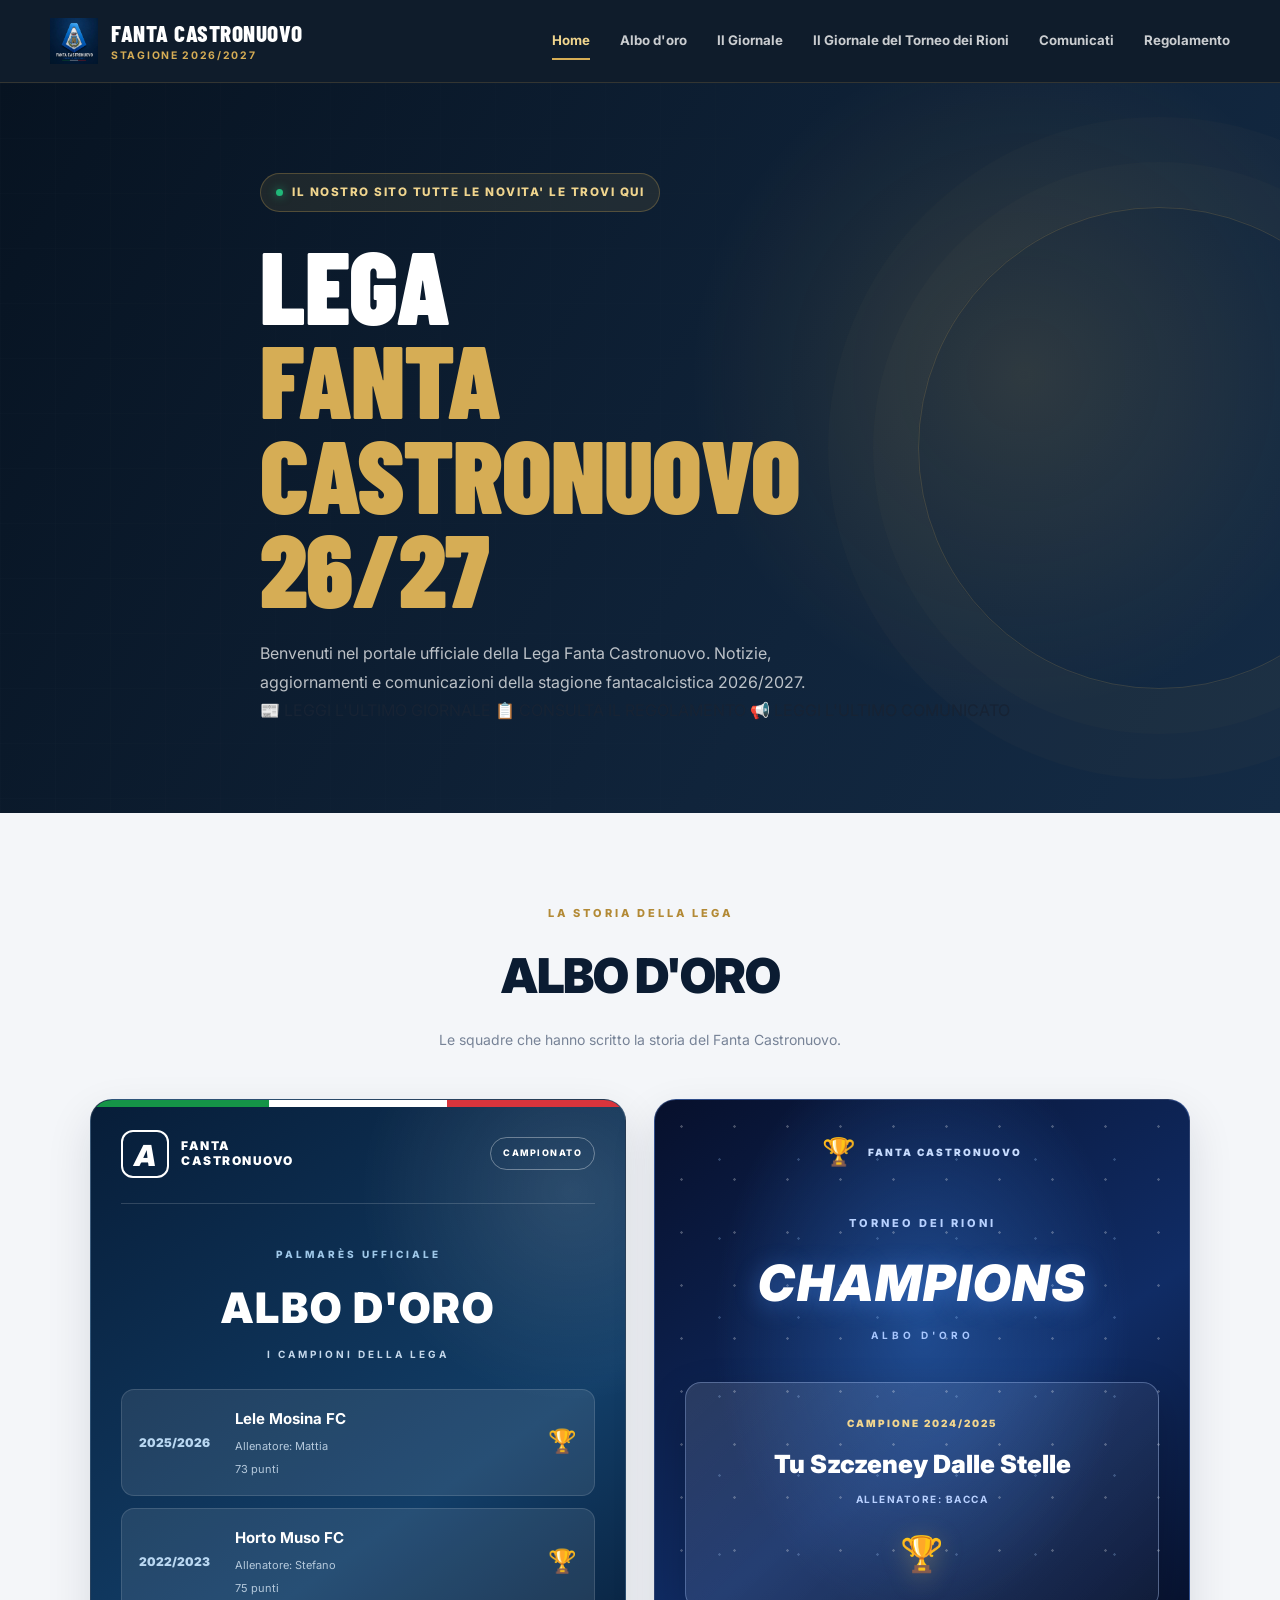
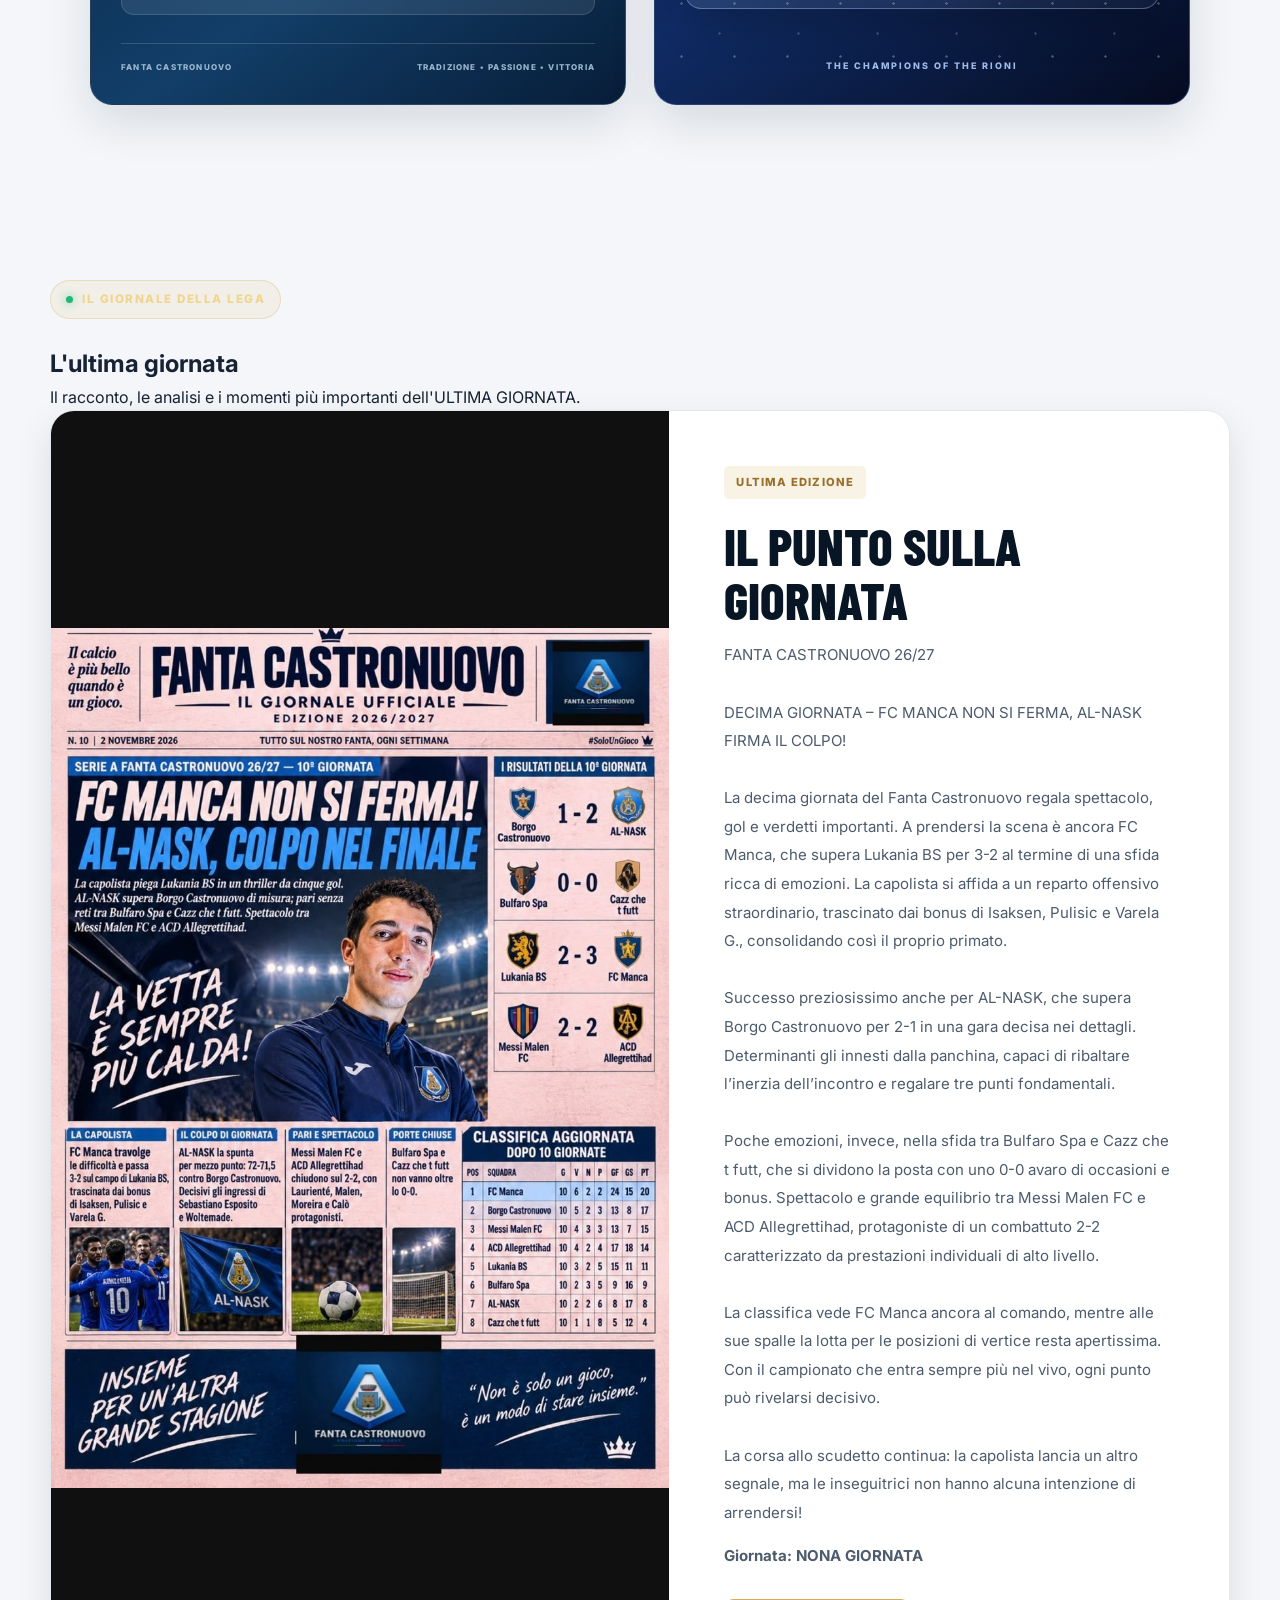
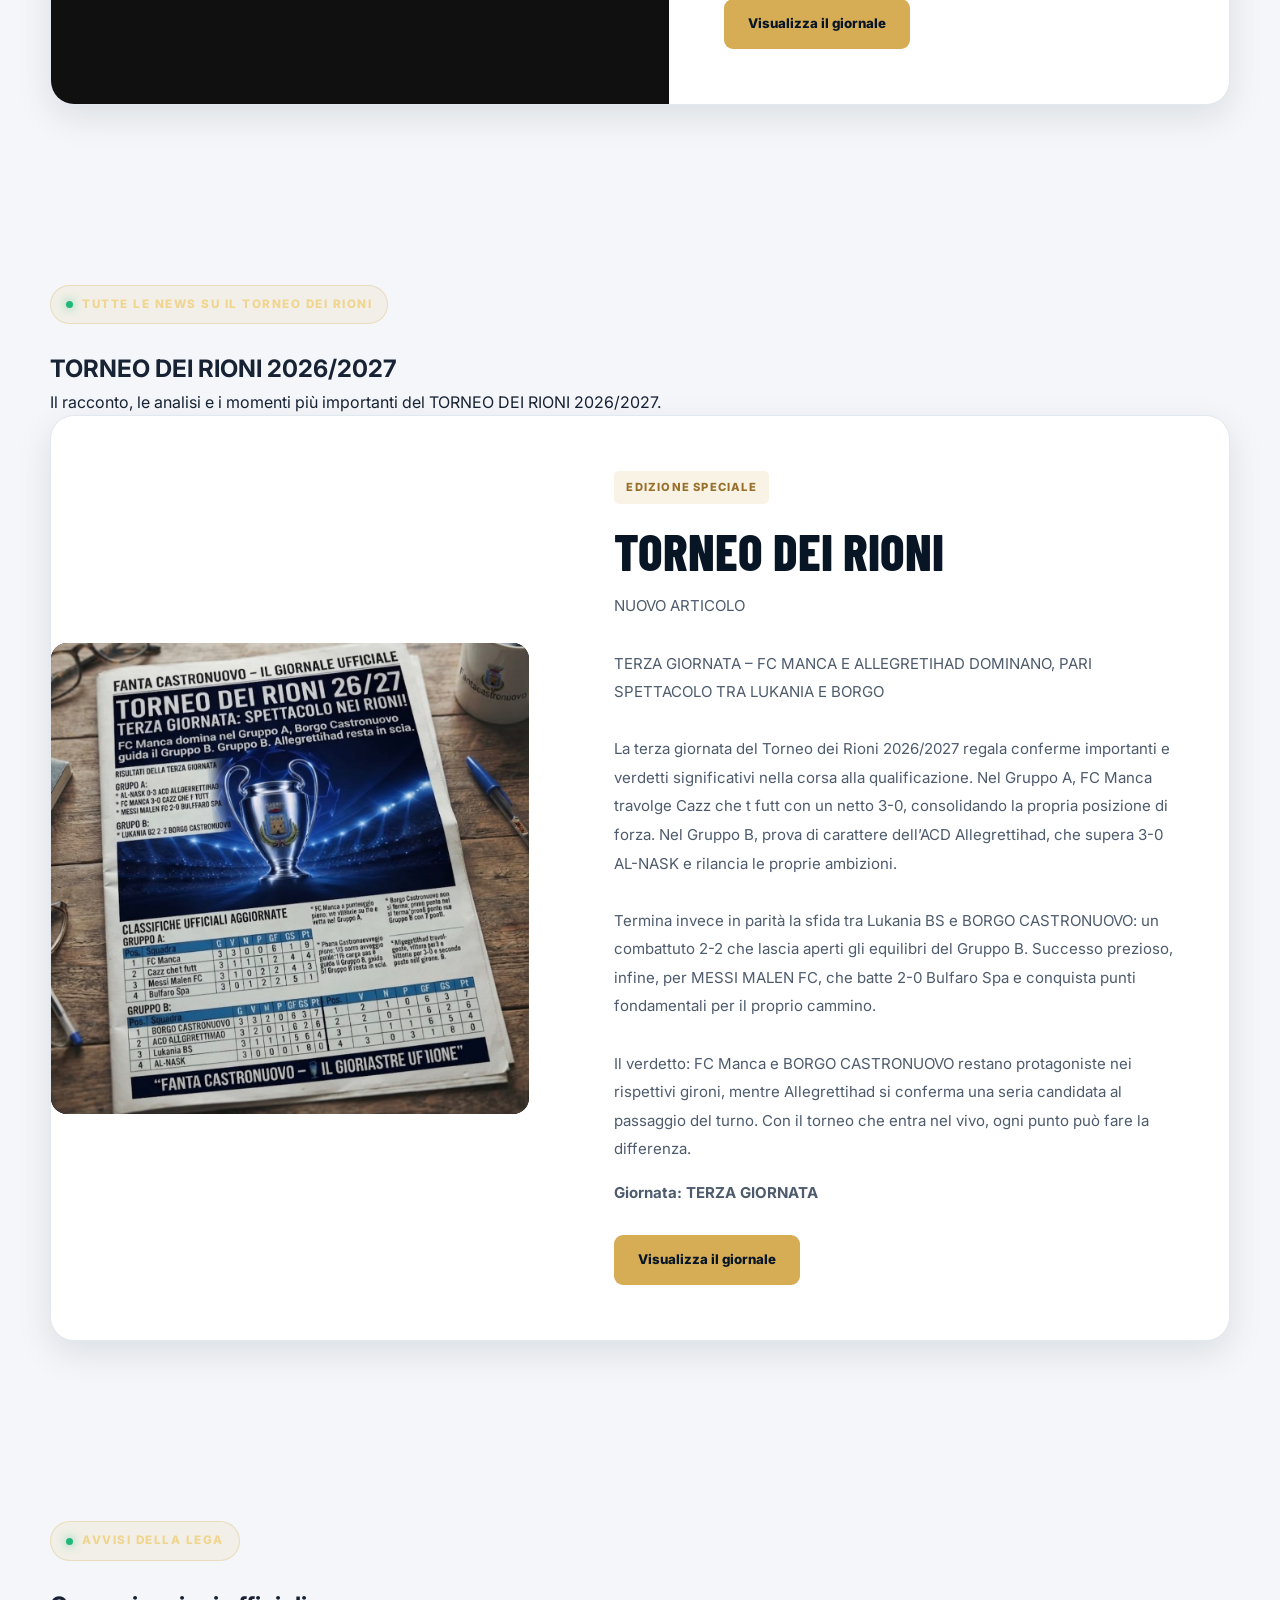
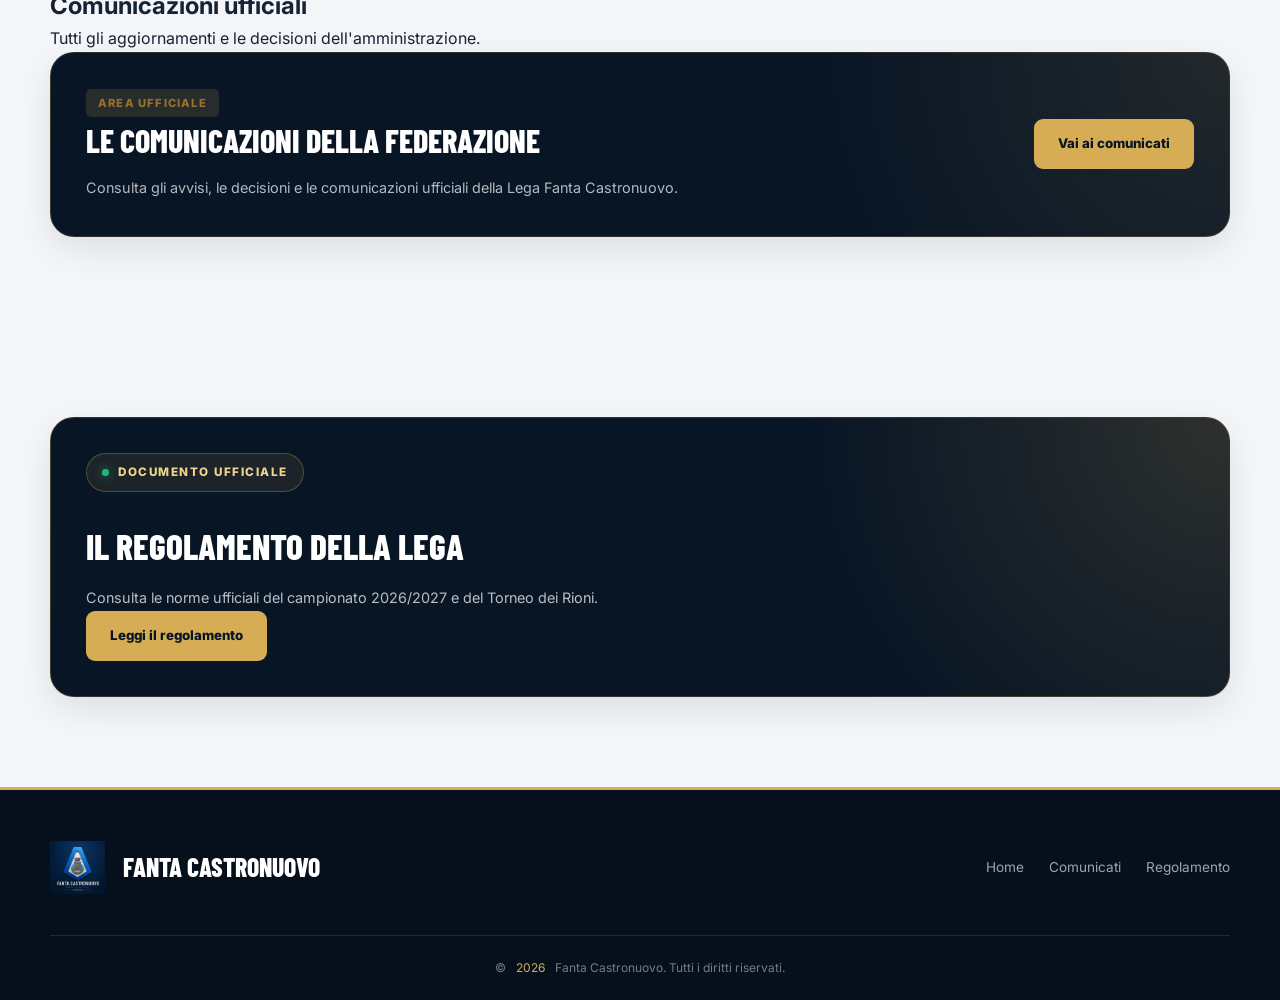
==== index.html @ 8e628a71 "Refactor index.html structure and content" ====
<!DOCTYPE html>
<html lang="it">
<head>
    <meta charset="UTF-8">
    <meta name="viewport" content="width=device-width, initial-scale=1.0">
    <meta name="description" content="Sito ufficiale della Lega Fanta Castronuovo 2026/2027. Giornale, comunicazioni e regolamento ufficiale.">
    <meta name="theme-color" content="#071426">

    <title>Fanta Castronuovo | Stagione 2026/2027</title>

    <link rel="stylesheet" href="assets/css/style.css">
    <link rel="icon" type="image/png" href="assets/img/logo.png">
</head>

<body>

    <!-- HEADER -->
    <header class="site-header">
        <div class="container header-content">

            <a href="index.html" class="brand">
                <img src="assets/img/logo.png" alt="Logo Fanta Castronuovo">
                <div>
                    <strong>FANTA CASTRONUOVO</strong>
                    <span>STAGIONE 2026/2027</span>
                </div>
            </a>

            <button class="menu-toggle" aria-label="Apri il menu"
                    aria-expanded="false">
                <span></span>
                <span></span>
                <span></span>
            </button>

            <nav class="main-nav">
    <a href="index.html" class="active">Home</a>
    <a href="#albo-oro">Albo d'oro</a>
    <a href="#ultimo-giornale">Il Giornale</a>
    <a href="#torneo-dei-rioni">Il Giornale del Torneo dei Rioni</a>
    <a href="comunicati.html">Comunicati</a>
    <a href="regolamento.html">Regolamento</a>
</nav>

        </div>
    </header>


    <main>

        <!-- HERO -->
        <section class="hero">
            <div class="container hero-content">

                <span class="eyebrow">IL NOSTRO SITO TUTTE LE NOVITA' LE TROVI QUI</span>

                <h1>
                    LEGA<br>
                    <span>FANTA CASTRONUOVO 26/27</span>
                </h1>

                <p>
                    Benvenuti nel portale ufficiale della Lega Fanta Castronuovo.
                    Notizie, aggiornamenti e comunicazioni della stagione
                    fantacalcistica 2026/2027.
                </p>

                
<div class="intro-actions">

    <a href="#giornale" class="intro-button intro-button-primary">
        <span>📰</span>
        LEGGI L'ULTIMO GIORNALE
    </a>

    <a href="regolamento.html" class="intro-button intro-button-secondary">
        <span>📋</span>
        CONSULTA IL REGOLAMENTO
    </a>

    <a href="comunicati.html" class="intro-button intro-button-tertiary">
        <span>📢</span>
        LEGGI L'ULTIMO COMUNICATO
    </a>

</div>

                </div>

            </div>
        </section>


      
<section class="honours-section" id="albo-oro">

    <div class="honours-heading">
        <span>LA STORIA DELLA LEGA</span>
        <h2>ALBO D'ORO</h2>
        <p>Le squadre che hanno scritto la storia del Fanta Castronuovo.</p>
    </div>

    <div class="honours-grid">

        <!-- CAMPIONATO - STILE SERIE A -->
        <article class="honour-card seriea-card">

            <div class="seriea-header">
                <div class="seriea-logo">
                    <span class="seriea-symbol">A</span>
                    <span class="seriea-name">FANTA<br>CASTRONUOVO</span>
                </div>
                <span class="competition-edition">CAMPIONATO</span>
            </div>

            <div class="seriea-title">
                <span>PALMARÈS UFFICIALE</span>
                <h3>ALBO D'ORO</h3>
                <p>I CAMPIONI DELLA LEGA</p>
            </div>

            <div class="seriea-winners">

                <div class="seriea-winner">
                    <div class="winner-season">2025/2026</div>
                    <div class="winner-details">
                        <strong>Lele Mosina FC</strong>
                        <small>Allenatore: Mattia</small>
                        <small>73 punti</small>
                    </div>
                    <span class="winner-trophy">🏆</span>
                </div>

                <div class="seriea-winner">
                    <div class="winner-season">2022/2023</div>
                    <div class="winner-details">
                        <strong>Horto Muso FC</strong>
                        <small>Allenatore: Stefano</small>
                        <small>75 punti</small>
                    </div>
                    <span class="winner-trophy">🏆</span>
                </div>

            </div>

            <div class="seriea-footer">
                <span>FANTA CASTRONUOVO</span>
                <span>TRADIZIONE • PASSIONE • VITTORIA</span>
            </div>

        </article>


        <!-- TORNEO DEI RIONI - STILE CHAMPIONS -->
        <article class="honour-card champions-card">

            <div class="champions-stars"></div>

            <div class="champions-brand">
                <span class="champions-cup">🏆</span>
                <span>FANTA CASTRONUOVO</span>
            </div>

            <div class="champions-title">
                <span>TORNEO DEI RIONI</span>
                <h3>CHAMPIONS</h3>
                <p>ALBO D'ORO</p>
            </div>

            <div class="champions-winner">

                <span class="champions-label">CAMPIONE 2024/2025</span>

                <div class="champions-team">
                    Tu Szczeney Dalle Stelle
                </div>

                <span class="champions-coach">
                    ALLENATORE: BACCA
                </span>

                <div class="champions-winner-cup">🏆</div>

            </div>

            <div class="champions-footer">
                THE CHAMPIONS OF THE RIONI
            </div>

        </article>

    </div>
</section>

                </div>

            </div>
        </section><section id="giornale">


        <!-- ULTIMO GIORNALE -->
        <section class="section latest-newspaper" id="ultimo-giornale">
            <div class="container">

                <div class="section-heading">
                    <span class="eyebrow">IL GIORNALE DELLA LEGA</span>
                    <h2>L'ultima giornata</h2>
                    <p>
                        Il racconto, le analisi e i momenti più importanti
                        dell'ULTIMA GIORNATA.
                    </p>
                </div>

                <div class="newspaper-feature">

                    <div class="newspaper-image">
                        <img
                            src="assets/img/giornale-ultima.jpg"
                            alt="Ultima edizione del giornale Fanta Castronuovo"
                        >
                    </div>

                    <div class="newspaper-content">

                        <span class="edition-label">
                            ULTIMA EDIZIONE
                        </span>

                        <h3>Il punto sulla giornata</h3>

                        <p>
                            FANTA CASTRONUOVO 26/27<br><br>
                            DECIMA GIORNATA – FC MANCA NON SI FERMA, AL-NASK FIRMA IL COLPO!<br><br>
                            La decima giornata del Fanta Castronuovo regala spettacolo, gol e verdetti importanti. A prendersi la scena è ancora FC Manca, che supera Lukania BS per 3-2 al termine di una sfida ricca di emozioni. La capolista si affida a un reparto offensivo straordinario, trascinato dai bonus di Isaksen, Pulisic e Varela G., consolidando così il proprio primato.<br><br>
                            Successo preziosissimo anche per AL-NASK, che supera Borgo Castronuovo per 2-1 in una gara decisa nei dettagli. Determinanti gli innesti dalla panchina, capaci di ribaltare l’inerzia dell’incontro e regalare tre punti fondamentali.<br><br>
                            Poche emozioni, invece, nella sfida tra Bulfaro Spa e Cazz che t futt, che si dividono la posta con uno 0-0 avaro di occasioni e bonus. Spettacolo e grande equilibrio tra Messi Malen FC e ACD Allegrettihad, protagoniste di un combattuto 2-2 caratterizzato da prestazioni individuali di alto livello.<br><br>
                            La classifica vede FC Manca ancora al comando, mentre alle sue spalle la lotta per le posizioni di vertice resta apertissima. Con il campionato che entra sempre più nel vivo, ogni punto può rivelarsi decisivo.<br><br>
                            La corsa allo scudetto continua: la capolista lancia un altro segnale, ma le inseguitrici non hanno alcuna intenzione di arrendersi!
                        </p>

                        <p class="edition-date">
                            <strong>Giornata:</strong>
                            <span>NONA GIORNATA</span>
                        </p>

                        <a href="assets/img/giornale-ultima.jpg"
                           target="_blank"
                           class="btn btn-primary">
                            Visualizza il giornale
                        </a>

                    </div>

                </div>

            </div>
        </section>


        <!-- TORNEO DEI RIONI -->
        <section class="section latest-newspaper" id="torneo-dei-rioni">
            <div class="container">

                <div class="section-heading">
                    <span class="eyebrow">TUTTE LE NEWS SU IL TORNEO DEI RIONI</span>
                    <h2>TORNEO DEI RIONI 2026/2027</h2>
                    <p>
                        Il racconto, le analisi e i momenti più importanti
                        del TORNEO DEI RIONI 2026/2027.
                    </p>
                </div>

                <div class="newspaper-feature">

                    <div class="newspaper-image">
                        <img
                            src="assets/img/torneo-rioni-2026-2027.jpg"
                            alt="Torneo dei Rioni 2026/2027"
                        >
                    </div>

                    <div class="newspaper-content">

                        <span class="edition-label">
                            EDIZIONE SPECIALE
                        </span>

                        <h3>TORNEO DEI RIONI</h3>

                        <p>
                            NUOVO ARTICOLO<br><br>
                            TERZA GIORNATA – FC MANCA E ALLEGRETIHAD DOMINANO, PARI SPETTACOLO TRA LUKANIA E BORGO<br><br>
                            La terza giornata del Torneo dei Rioni 2026/2027 regala conferme importanti e verdetti significativi nella corsa alla qualificazione. Nel Gruppo A, FC Manca travolge Cazz che t futt con un netto 3-0, consolidando la propria posizione di forza. Nel Gruppo B, prova di carattere dell’ACD Allegrettihad, che supera 3-0 AL-NASK e rilancia le proprie ambizioni.<br><br>
                            Termina invece in parità la sfida tra Lukania BS e BORGO CASTRONUOVO: un combattuto 2-2 che lascia aperti gli equilibri del Gruppo B. Successo prezioso, infine, per MESSI MALEN FC, che batte 2-0 Bulfaro Spa e conquista punti fondamentali per il proprio cammino.<br><br>
                            Il verdetto: FC Manca e BORGO CASTRONUOVO restano protagoniste nei rispettivi gironi, mentre Allegrettihad si conferma una seria candidata al passaggio del turno. Con il torneo che entra nel vivo, ogni punto può fare la differenza.
                        </p>

                        <p class="edition-date">
                            <strong>Giornata:</strong>
                            <span>TERZA GIORNATA</span>
                        </p>

                        <a href="assets/img/torneo-rioni-2026-2027.jpg"
                           target="_blank"
                           class="btn btn-primary">
                            Visualizza il giornale
                        </a>

                    </div>

                </div>

            </div>
        </section>


        <!-- COMUNICAZIONI -->
        <section class="section official-communications">
            <div class="container">

                <div class="section-heading">
                    <span class="eyebrow">AVVISI DELLA LEGA</span>
                    <h2>Comunicazioni ufficiali</h2>
                    <p>
                        Tutti gli aggiornamenti e le decisioni
                        dell'amministrazione.
                    </p>
                </div>

                <div class="communication-preview">

                    <div>
                        <span class="edition-label">AREA UFFICIALE</span>
                        <h3>Le comunicazioni della Federazione</h3>
                        <p>
                            Consulta gli avvisi, le decisioni e le
                            comunicazioni ufficiali della Lega Fanta
                            Castronuovo.
                        </p>
                    </div>

                    <a href="comunicati.html" class="btn btn-primary">
                        Vai ai comunicati
                    </a>

                </div>

            </div>
        </section>


        <!-- REGOLAMENTO -->
        <section class="section">
            <div class="container">

                <div class="regulation-banner">

                    <div class="regulation-content">
                        <span class="eyebrow">DOCUMENTO UFFICIALE</span>
                        <h2>Il regolamento della Lega</h2>
                        <p>
                            Consulta le norme ufficiali del campionato
                            2026/2027 e del Torneo dei Rioni.
                        </p>

                        <a href="regolamento.html" class="btn btn-primary">
                            Leggi il regolamento
                        </a>
                    </div>

                </div>

            </div>
        </section>

    </main>


    <!-- FOOTER -->
    <footer class="site-footer">
        <div class="container footer-content">

            <div class="footer-brand">
                <img src="assets/img/logo.png" alt="Fanta Castronuovo">

                <div>
                    <strong>FANTA CASTRONUOVO</strong>
                </div>
            </div>

            <div class="footer-links">
                <a href="index.html">Home</a>
                <a href="comunicati.html">Comunicati</a>
                <a href="regolamento.html">Regolamento</a>
            </div>

        </div>

        <div class="container footer-bottom">
            © <span id="current-year"></span> Fanta Castronuovo.
            Tutti i diritti riservati.
        </div>
    </footer>


    <script src="assets/js/script.js"></script>

</body>
</html>
---- assets/css/style.css ----
/* ==========================================================
   FANTA CASTRONUOVO 2026/2027
   Main stylesheet
   Design: Modern Football Editorial
   ========================================================== */

/* =========================
   1. RESET E VARIABILI
========================= */

@import url('https://fonts.googleapis.com/css2?family=Barlow+Condensed:wght@400;500;600;700;800;900&family=Inter:wght@400;500;600;700;800&display=swap');

:root {
    --navy: #081525;
    --navy-light: #10243b;
    --navy-soft: #172e49;

    --gold: #d6ad55;
    --gold-light: #f0d58e;

    --green: #20b879;
    --red: #e34d59;

    --white: #ffffff;
    --background: #f4f6f9;
    --surface: #ffffff;
    --surface-soft: #edf1f5;

    --text: #172334;
    --text-muted: #718096;
    --border: #e2e8f0;

    --shadow-sm: 0 4px 15px rgba(8, 21, 37, 0.06);
    --shadow-md: 0 12px 35px rgba(8, 21, 37, 0.10);
    --shadow-lg: 0 20px 60px rgba(8, 21, 37, 0.16);

    --radius-sm: 10px;
    --radius-md: 16px;
    --radius-lg: 24px;

    --container: 1180px;

    --transition: 0.3s ease;
}

* {
    margin: 0;
    padding: 0;
    box-sizing: border-box;
}

html {
    scroll-behavior: smooth;
    scroll-padding-top: 100px;
}

body {
    font-family: 'Inter', sans-serif;
    background: var(--background);
    color: var(--text);
    line-height: 1.65;
    overflow-x: hidden;
}

body.menu-open {
    overflow: hidden;
}

img {
    display: block;
    max-width: 100%;
}

a {
    color: inherit;
    text-decoration: none;
}

button {
    font: inherit;
}

button,
a {
    -webkit-tap-highlight-color: transparent;
}

ul {
    list-style: none;
}

.container {
    width: min(var(--container), calc(100% - 48px));
    margin-inline: auto;
}

::selection {
    background: var(--gold);
    color: var(--navy);
}

/* =========================
   2. ELEMENTI GENERALI
========================= */

.section {
    padding: 90px 0;
}

.section-header {
    max-width: 720px;
    margin-bottom: 38px;
}

.section-eyebrow {
    display: inline-flex;
    align-items: center;
    gap: 9px;
    color: #a77d2e;
    font-size: 0.76rem;
    font-weight: 800;
    letter-spacing: 2px;
    text-transform: uppercase;
    margin-bottom: 12px;
}

.section-eyebrow::before {
    content: '';
    width: 25px;
    height: 2px;
    background: var(--gold);
}

.section-title {
    font-family: 'Barlow Condensed', sans-serif;
    color: var(--navy);
    font-size: clamp(2.5rem, 5vw, 3.8rem);
    font-weight: 800;
    line-height: 1.05;
    text-transform: uppercase;
}

.section-description {
    margin-top: 14px;
    color: var(--text-muted);
    font-size: 0.98rem;
    line-height: 1.8;
}

.gold-text {
    color: var(--gold);
}

.text-muted {
    color: var(--text-muted);
}

.divider {
    height: 1px;
    background: var(--border);
    margin: 30px 0;
}

/* =========================
   3. HEADER E NAVBAR
========================= */

.site-header {
    position: sticky;
    top: 0;
    z-index: 1000;
    width: 100%;
    background: rgba(8, 21, 37, 0.97);
    border-bottom: 1px solid rgba(214, 173, 85, 0.18);
    backdrop-filter: blur(18px);
    transition: var(--transition);
}

.site-header.scrolled {
    background: rgba(6, 16, 29, 0.98);
    box-shadow: 0 8px 30px rgba(0, 0, 0, 0.15);
}

.header-content,
.navbar {
    min-height: 82px;
    display: flex;
    justify-content: space-between;
    align-items: center;
    gap: 30px;
}

.brand,
.nav-brand {
    display: flex;
    align-items: center;
    gap: 13px;
    flex-shrink: 0;
}

.brand img,
.nav-brand img {
    width: 48px;
    height: 48px;
    object-fit: contain;
}

.brand div,
.brand-text {
    display: flex;
    flex-direction: column;
    line-height: 1.1;
}

.brand strong,
.brand-text strong {
    font-family: 'Barlow Condensed', sans-serif;
    color: var(--white);
    font-size: 1.45rem;
    font-weight: 800;
    letter-spacing: 0.5px;
    text-transform: uppercase;
}

.brand span,
.brand-text span {
    margin-top: 4px;
    color: var(--gold);
    font-size: 0.65rem;
    font-weight: 700;
    letter-spacing: 1.7px;
    text-transform: uppercase;
}

.main-nav,
.nav-links {
    display: flex;
    align-items: center;
    gap: 30px;
}

.main-nav a,
.nav-links a {
    position: relative;
    padding: 8px 0;
    color: rgba(255, 255, 255, 0.78);
    font-size: 0.83rem;
    font-weight: 700;
    transition: var(--transition);
}

.main-nav a::after,
.nav-links a::after {
    content: '';
    position: absolute;
    left: 0;
    bottom: 0;
    width: 0;
    height: 2px;
    background: var(--gold);
    transition: var(--transition);
}

.main-nav a:hover,
.main-nav a.active,
.nav-links a:hover,
.nav-links a.active {
    color: var(--gold-light);
}

.main-nav a:hover::after,
.main-nav a.active::after,
.nav-links a:hover::after,
.nav-links a.active::after {
    width: 100%;
}

.menu-toggle {
    display: none;
    width: 43px;
    height: 43px;
    padding: 10px;
    flex-direction: column;
    justify-content: center;
    align-items: center;
    gap: 5px;
    background: transparent;
    border: 1px solid rgba(255, 255, 255, 0.2);
    border-radius: 10px;
    cursor: pointer;
}

.menu-toggle span {
    display: block;
    width: 19px;
    height: 2px;
    background: var(--white);
    border-radius: 5px;
    transition: var(--transition);
}

.menu-toggle.active span:nth-child(1) {
    transform: translateY(7px) rotate(45deg);
}

.menu-toggle.active span:nth-child(2) {
    opacity: 0;
}

.menu-toggle.active span:nth-child(3) {
    transform: translateY(-7px) rotate(-45deg);
}

/* =========================
   4. HERO HOMEPAGE
========================= */

.hero {
    position: relative;
    min-height: 560px;
    display: flex;
    align-items: center;
    overflow: hidden;
    background:
        radial-gradient(circle at 80% 40%, rgba(214, 173, 85, 0.15), transparent 30%),
        linear-gradient(120deg, #071321 0%, #10243b 65%, #142b45 100%);
}

.hero::before {
    content: '';
    position: absolute;
    inset: 0;
    opacity: 0.12;
    background-image:
        linear-gradient(rgba(255, 255, 255, 0.08) 1px, transparent 1px),
        linear-gradient(90deg, rgba(255, 255, 255, 0.08) 1px, transparent 1px);
    background-size: 55px 55px;
    mask-image: linear-gradient(to right, black, transparent);
}

.hero::after {
    content: '';
    position: absolute;
    width: 480px;
    height: 480px;
    right: -120px;
    top: 50%;
    transform: translateY(-50%);
    border: 1px solid rgba(214, 173, 85, 0.18);
    border-radius: 50%;
    box-shadow:
        0 0 0 45px rgba(214, 173, 85, 0.025),
        0 0 0 90px rgba(214, 173, 85, 0.025);
}

.hero-content {
    position: relative;
    z-index: 2;
    max-width: 760px;
    padding: 90px 0;
}

.eyebrow,
.hero-label {
    display: inline-flex;
    align-items: center;
    gap: 9px;
    padding: 9px 15px;
    margin-bottom: 25px;
    color: var(--gold-light);
    background: rgba(214, 173, 85, 0.1);
    border: 1px solid rgba(214, 173, 85, 0.28);
    border-radius: 50px;
    font-size: 0.73rem;
    font-weight: 800;
    letter-spacing: 1.5px;
    text-transform: uppercase;
}

.eyebrow::before,
.hero-label::before {
    content: '';
    width: 7px;
    height: 7px;
    background: var(--green);
    border-radius: 50%;
    box-shadow: 0 0 10px rgba(32, 184, 121, 0.7);
}

.hero h1 {
    max-width: 850px;
    color: var(--white);
    font-family: 'Barlow Condensed', sans-serif;
    font-size: clamp(3.5rem, 8vw, 6.5rem);
    font-weight: 900;
    line-height: 0.92;
    letter-spacing: -1px;
    text-transform: uppercase;
}

.hero h1 span {
    display: block;
    color: var(--gold);
}

.hero p,
.hero-description {
    max-width: 570px;
    margin-top: 25px;
    color: rgba(255, 255, 255, 0.72);
    font-size: 1rem;
    line-height: 1.8;
}

.hero-actions {
    display: flex;
    flex-wrap: wrap;
    gap: 13px;
    margin-top: 35px;
}

/* =========================
   5. BUTTONS
========================= */

.btn {
    display: inline-flex;
    justify-content: center;
    align-items: center;
    gap: 10px;
    min-height: 49px;
    padding: 13px 23px;
    border: 1px solid transparent;
    border-radius: 9px;
    font-size: 0.83rem;
    font-weight: 800;
    cursor: pointer;
    transition: var(--transition);
}

.btn-primary {
    color: var(--navy);
    background: var(--gold);
}

.btn-primary:hover {
    background: var(--gold-light);
    transform: translateY(-3px);
    box-shadow: 0 9px 25px rgba(214, 173, 85, 0.2);
}

.btn-outline {
    color: var(--white);
    background: transparent;
    border-color: rgba(255, 255, 255, 0.3);
}

.btn-outline:hover {
    color: var(--navy);
    background: var(--white);
    border-color: var(--white);
    transform: translateY(-3px);
}

.btn-dark {
    color: var(--white);
    background: var(--navy);
}

.btn-dark:hover {
    background: var(--navy-soft);
    transform: translateY(-2px);
}

/* =========================
   6. INFO CARDS
========================= */

.info-section {
    position: relative;
    z-index: 3;
    margin-top: -42px;
}

.info-grid {
    display: grid;
    grid-template-columns: repeat(3, minmax(0, 1fr));
    gap: 18px;
}

.info-item {
    min-height: 135px;
    padding: 25px;
    background: var(--surface);
    border: 1px solid var(--border);
    border-radius: var(--radius-md);
    box-shadow: var(--shadow-md);
    transition: var(--transition);
}

.info-item:hover {
    transform: translateY(-5px);
    border-color: rgba(214, 173, 85, 0.55);
}

.info-number {
    display: block;
    margin-bottom: 8px;
    color: #b68d42;
    font-family: 'Barlow Condensed', sans-serif;
    font-size: 1.8rem;
    font-weight: 800;
    line-height: 1;
}

.info-item h3 {
    margin-bottom: 5px;
    color: var(--navy);
    font-size: 0.95rem;
    font-weight: 800;
}

.info-item p {
    color: var(--text-muted);
    font-size: 0.8rem;
}

/* =========================
   7. ULTIMO GIORNALE
========================= */

.newspaper-section {
    padding-top: 105px;
}

.newspaper-feature {
    display: grid;
    grid-template-columns: minmax(0, 1.05fr) minmax(0, 0.95fr);
    overflow: hidden;
    background: var(--surface);
    border: 1px solid var(--border);
    border-radius: var(--radius-lg);
    box-shadow: var(--shadow-md);
}

.newspaper-image {
    position: relative;
    min-height: 490px;
    overflow: hidden;
    background: var(--navy);
    cursor: zoom-in;
}

.newspaper-image img {
    width: 100%;
    height: 100%;
    min-height: 490px;
    object-fit: contain;
    object-position: center;
    background: #101010;
    transition: transform 0.6s ease;
}

.newspaper-image:hover img {
    transform: scale(1.025);
}

.newspaper-image::after {
    content: 'VISUALIZZA GIORNALE';
    position: absolute;
    left: 50%;
    bottom: 22px;
    transform: translateX(-50%);
    padding: 10px 17px;
    color: var(--white);
    background: rgba(8, 21, 37, 0.88);
    border: 1px solid rgba(255, 255, 255, 0.2);
    border-radius: 50px;
    font-size: 0.68rem;
    font-weight: 800;
    letter-spacing: 1px;
    opacity: 0;
    transition: var(--transition);
}

.newspaper-image:hover::after {
    opacity: 1;
}

.newspaper-content {
    display: flex;
    flex-direction: column;
    justify-content: center;
    padding: clamp(28px, 5vw, 55px);
}

.edition-label,
.newspaper-tag {
    align-self: flex-start;
    padding: 7px 12px;
    color: #98702c;
    background: rgba(214, 173, 85, 0.15);
    border-radius: 5px;
    font-size: 0.7rem;
    font-weight: 800;
    letter-spacing: 1.2px;
    text-transform: uppercase;
}

.newspaper-content h3,
.newspaper-content h2 {
    margin-top: 20px;
    color: var(--navy);
    font-family: 'Barlow Condensed', sans-serif;
    font-size: clamp(2.2rem, 4vw, 3.4rem);
    font-weight: 800;
    line-height: 1.05;
    text-transform: uppercase;
}

.edition-date,
.newspaper-date {
    margin-top: 13px;
    color: var(--text-muted);
    font-size: 0.78rem;
    font-weight: 700;
}

.newspaper-content p {
    margin-top: 15px;
    color: #4d5b6d;
    font-size: 0.94rem;
    line-height: 1.9;
}

.newspaper-content .btn {
    align-self: flex-start;
    margin-top: 28px;
}

/* =========================
   8. COMUNICATI
========================= */

.communications-section {
    background: var(--white);
}

.communication-preview {
    display: flex;
    align-items: center;
    justify-content: space-between;
    gap: 35px;
    padding: 35px;
    background:
        radial-gradient(circle at 100% 0%, rgba(214, 173, 85, 0.13), transparent 35%),
        var(--navy);
    border: 1px solid rgba(214, 173, 85, 0.18);
    border-radius: var(--radius-lg);
    box-shadow: var(--shadow-md);
}

.communication-preview h3 {
    color: var(--white);
    font-family: 'Barlow Condensed', sans-serif;
    font-size: 2rem;
    font-weight: 800;
    text-transform: uppercase;
}

.communication-preview p {
    max-width: 620px;
    margin-top: 8px;
    color: rgba(255, 255, 255, 0.7);
    font-size: 0.9rem;
    line-height: 1.8;
}

.communication-preview .btn {
    flex-shrink: 0;
}

/* Pagina comunicati */

.page-hero {
    position: relative;
    padding: 90px 0 80px;
    overflow: hidden;
    background:
        radial-gradient(circle at 90% 20%, rgba(214, 173, 85, 0.13), transparent 30%),
        linear-gradient(120deg, var(--navy), var(--navy-light));
}

.page-hero h1 {
    position: relative;
    z-index: 1;
    color: var(--white);
    font-family: 'Barlow Condensed', sans-serif;
    font-size: clamp(3rem, 7vw, 5rem);
    font-weight: 900;
    line-height: 1;
    text-transform: uppercase;
}

.page-hero h1 span {
    color: var(--gold);
}

.page-hero p {
    position: relative;
    z-index: 1;
    max-width: 650px;
    margin-top: 18px;
    color: rgba(255, 255, 255, 0.72);
    font-size: 0.95rem;
    line-height: 1.8;
}

.communications-list {
    display: grid;
    gap: 20px;
}

.communication-card {
    padding: 28px;
    background: var(--surface);
    border: 1px solid var(--border);
    border-left: 4px solid var(--gold);
    border-radius: var(--radius-md);
    box-shadow: var(--shadow-sm);
    transition: var(--transition);
}

.communication-card:hover {
    transform: translateY(-3px);
    box-shadow: var(--shadow-md);
}

.communication-card .communication-date {
    display: inline-block;
    margin-bottom: 12px;
    color: #a77d2e;
    font-size: 0.72rem;
    font-weight: 800;
    letter-spacing: 1px;
    text-transform: uppercase;
}

.communication-card h2 {
    margin-bottom: 12px;
    color: var(--navy);
    font-family: 'Barlow Condensed', sans-serif;
    font-size: 1.8rem;
    font-weight: 800;
    line-height: 1.15;
    text-transform: uppercase;
}

.communication-card p {
    color: #58677a;
    font-size: 0.9rem;
    line-height: 1.9;
}

.communication-card ul {
    margin-top: 15px;
    padding-left: 20px;
    list-style: disc;
    color: #58677a;
}

.communication-card li {
    padding: 4px 0;
    font-size: 0.9rem;
}

.communication-signature {
    margin-top: 20px;
    padding-top: 15px;
    border-top: 1px dashed var(--border);
}

.communication-signature strong {
    display: block;
    color: var(--navy);
}

.communication-signature span {
    font-size: 0.8rem;
    color: var(--text-muted);
}

/* =========================
   9. REGOLAMENTO
========================= */

.regulation-banner {
    padding: 35px;
    background:
        radial-gradient(circle at 100% 0%, rgba(214, 173, 85, 0.18), transparent 35%),
        var(--navy);
    border: 1px solid rgba(214, 173, 85, 0.2);
    border-radius: var(--radius-lg);
    box-shadow: var(--shadow-md);
}

.regulation-banner h2 {
    color: var(--white);
    font-family: 'Barlow Condensed', sans-serif;
    font-size: 2.2rem;
    font-weight: 800;
    text-transform: uppercase;
}

.regulation-banner p {
    margin-top: 10px;
    color: rgba(255, 255, 255, 0.72);
    font-size: 0.9rem;
    line-height: 1.8;
}

.regulation-hero {
    position: relative;
    padding: 35px;
    margin-bottom: 35px;
    overflow: hidden;
    background:
        radial-gradient(circle at 100% 0%, rgba(214, 173, 85, 0.18), transparent 35%),
        var(--navy);
    border: 1px solid rgba(214, 173, 85, 0.2);
    border-radius: var(--radius-lg);
    box-shadow: var(--shadow-md);
}

.regulation-hero h2 {
    color: var(--white);
    font-family: 'Barlow Condensed', sans-serif;
    font-size: clamp(2rem, 4vw, 2.8rem);
    font-weight: 800;
    text-transform: uppercase;
}

.regulation-hero p {
    max-width: 750px;
    margin-top: 12px;
    color: rgba(255, 255, 255, 0.72);
    font-size: 0.9rem;
    line-height: 1.8;
}

.regulation-meta {
    display: flex;
    flex-wrap: wrap;
    gap: 15px;
    margin-top: 18px;
    color: var(--gold-light);
    font-size: 0.8rem;
    font-weight: 600;
}

.regulation-layout {
    display: grid;
    grid-template-columns: 270px minmax(0, 1fr);
    align-items: start;
    gap: 30px;
}

.regulation-sidebar {
    position: sticky;
    top: 105px;
    padding: 25px;
    background: var(--surface);
    border: 1px solid var(--border);
    border-radius: var(--radius-md);
    box-shadow: var(--shadow-sm);
}

.regulation-sidebar h3 {
    margin-bottom: 17px;
    color: var(--navy);
    font-family: 'Barlow Condensed', sans-serif;
    font-size: 1.45rem;
    font-weight: 800;
    text-transform: uppercase;
}

.regulation-index {
    display: flex;
    flex-direction: column;
    gap: 5px;
}

.regulation-index a {
    display: block;
    padding: 10px 12px;
    color: #64748b;
    border-radius: 7px;
    font-size: 0.78rem;
    font-weight: 700;
    transition: var(--transition);
}

.regulation-index a:hover,
.regulation-index a.active {
    color: var(--navy);
    background: rgba(214, 173, 85, 0.17);
}

.regulation-document {
    min-width: 0;
}

.regulation-article {
    padding: 30px;
    margin-bottom: 18px;
    background: var(--surface);
    border: 1px solid var(--border);
    border-radius: var(--radius-md);
    box-shadow: var(--shadow-sm);
    scroll-margin-top: 110px;
}

.article-number {
    display: inline-block;
    margin-bottom: 8px;
    color: var(--gold);
    font-size: 0.75rem;
    font-weight: 800;
    letter-spacing: 1px;
}

.regulation-article h2 {
    display: flex;
    align-items: center;
    gap: 12px;
    margin-bottom: 17px;
    color: var(--navy);
    font-family: 'Barlow Condensed', sans-serif;
    font-size: 1.8rem;
    font-weight: 800;
    line-height: 1.2;
    text-transform: uppercase;
}

.regulation-article h3 {
    margin: 20px 0 8px;
    color: var(--navy);
    font-size: 1rem;
    font-weight: 800;
}

.regulation-article p {
    margin: 10px 0;
    color: #536174;
    font-size: 0.89rem;
    line-height: 1.9;
}

.regulation-article ul,
.regulation-article ol {
    margin: 12px 0 12px 22px;
    color: #536174;
}

.regulation-article ul {
    list-style: disc;
}

.regulation-article ol {
    list-style: decimal;
}

.regulation-article li {
    padding: 5px 0;
    font-size: 0.88rem;
    line-height: 1.75;
}

.regulation-article strong {
    color: var(--navy);
}

.prize-table {
    margin: 15px 0;
}

.prize-row {
    display: flex;
    align-items: center;
    justify-content: space-between;
    gap: 15px;
    padding: 14px 17px;
    margin: 9px 0;
    background: var(--surface-soft);
    border-radius: 9px;
}

.prize-row span {
    color: #526174;
    font-size: 0.86rem;
    font-weight: 700;
}

.prize-row strong {
    color: #a77d2e;
    font-size: 1rem;
    font-weight: 900;
}

.final-communication,
.official-signatures {
    padding: 30px;
    margin-top: 25px;
    background: var(--surface);
    border: 1px solid var(--border);
    border-radius: var(--radius-md);
}

.official-signatures h2 {
    margin-bottom: 20px;
    font-family: 'Barlow Condensed', sans-serif;
    color: var(--navy);
}

.signatures-grid {
    display: grid;
    grid-template-columns: repeat(3, minmax(0, 1fr));
    gap: 15px;
}

.signatures-grid div {
    padding: 20px;
    text-align: center;
    background: var(--surface-soft);
    border-radius: 10px;
}

.signatures-grid strong {
    display: block;
    color: var(--gold);
    font-size: 0.75rem;
    letter-spacing: 1px;
}

.signatures-grid h3 {
    margin: 6px 0;
    color: var(--navy);
    font-size: 1.05rem;
}

.signatures-grid span {
    display: block;
    color: var(--text-muted);
    font-size: 0.75rem;
}

.signatures-grid small {
    display: block;
    margin-top: 4px;
    color: #94a3b8;
    font-size: 0.7rem;
}

.document-final-note {
    margin-top: 25px;
    padding: 20px;
    background: rgba(214, 173, 85, 0.1);
    border-left: 3px solid var(--gold);
    border-radius: 6px;
    font-size: 0.82rem;
    color: #526174;
}

/* =========================
   10. FOOTER
========================= */

.site-footer {
    position: relative;
    padding: 50px 0 0;
    overflow: hidden;
    background: #06101d;
    border-top: 3px solid var(--gold);
}

.footer-content {
    display: flex;
    justify-content: space-between;
    align-items: center;
    gap: 40px;
    padding-bottom: 40px;
}

.footer-brand {
    display: flex;
    align-items: center;
    gap: 18px;
    max-width: 450px;
}

.footer-brand img {
    width: 55px;
    height: 55px;
    object-fit: contain;
}

.footer-brand strong {
    color: var(--white);
    font-family: 'Barlow Condensed', sans-serif;
    font-size: 1.6rem;
    font-weight: 800;
    text-transform: uppercase;
}

.footer-brand p {
    margin-top: 3px;
    color: rgba(255, 255, 255, 0.58);
    font-size: 0.82rem;
}

.footer-links {
    display: flex;
    gap: 25px;
}

.footer-links a {
    color: rgba(255, 255, 255, 0.62);
    font-size: 0.85rem;
    transition: var(--transition);
}

.footer-links a:hover {
    color: var(--gold-light);
}

.footer-bottom {
    display: flex;
    justify-content: center;
    align-items: center;
    gap: 10px;
    padding: 22px 0;
    border-top: 1px solid rgba(255, 255, 255, 0.1);
    color: rgba(255, 255, 255, 0.45);
    font-size: 0.75rem;
}

.footer-bottom span {
    color: var(--gold);
}

/* =========================
   11. BREADCRUMB
========================= */

.breadcrumb {
    display: flex;
    flex-wrap: wrap;
    align-items: center;
    gap: 9px;
    margin-bottom: 18px;
    color: rgba(255, 255, 255, 0.55);
    font-size: 0.75rem;
}

.breadcrumb a {
    color: var(--gold-light);
    transition: var(--transition);
}

.breadcrumb a:hover {
    color: var(--white);
}

.breadcrumb span {
    color: rgba(255, 255, 255, 0.35);
}

/* =========================
   12. RESPONSIVE TABLET
========================= */

@media (max-width: 1000px) {
    .container {
        width: min(100% - 40px, var(--container));
    }

    .main-nav,
    .nav-links {
        gap: 19px;
    }

    .main-nav a,
    .nav-links a {
        font-size: 0.77rem;
    }

    .hero {
        min-height: 510px;
    }

    .newspaper-feature {
        grid-template-columns: 1fr 0.9fr;
    }

    .newspaper-image,
    .newspaper-image img {
        min-height: 420px;
    }

    .regulation-layout {
        grid-template-columns: 230px minmax(0, 1fr);
        gap: 20px;
    }
}

/* =========================
   13. RESPONSIVE MOBILE
========================= */

@media (max-width: 760px) {
    .container {
        width: calc(100% - 36px);
    }

    .section {
        padding: 65px 0;
    }

    /* Navbar mobile */

    .header-content,
    .navbar {
        min-height: 72px;
    }

    .brand img,
    .nav-brand img {
        width: 40px;
        height: 40px;
    }

    .brand strong,
    .brand-text strong {
        font-size: 1.2rem;
    }

    .brand span,
    .brand-text span {
        font-size: 0.58rem;
    }

    .menu-toggle {
        display: flex;
    }

    .main-nav,
    .nav-links {
        position: fixed;
        top: 72px;
        left: 0;
        right: 0;
        z-index: 1000;
        display: flex;
        flex-direction: column;
        align-items: stretch;
        gap: 0;
        padding: 12px 22px 25px;
        background: rgba(6, 16, 29, 0.99);
        border-top: 1px solid rgba(214, 173, 85, 0.18);
        box-shadow: 0 20px 30px rgba(0, 0, 0, 0.2);
        opacity: 0;
        visibility: hidden;
        transform: translateY(-10px);
        transition: var(--transition);
    }

    .main-nav.active,
    .nav-links.active {
        opacity: 1;
        visibility: visible;
        transform: translateY(0);
    }

    .main-nav a,
    .nav-links a {
        padding: 15px 5px;
        border-bottom: 1px solid rgba(255, 255, 255, 0.08);
        font-size: 0.88rem;
    }

    .main-nav a::after,
    .nav-links a::after {
        display: none;
    }

    /* Hero */

    .hero {
        min-height: 510px;
    }

    .hero-content {
        padding: 75px 0;
    }

    .hero h1 {
        font-size: clamp(3.3rem, 15vw, 5rem);
    }

    .hero p,
    .hero-description {
        font-size: 0.9rem;
    }

    .hero::after {
        width: 300px;
        height: 300px;
        right: -180px;
    }

    .hero-actions {
        flex-direction: column;
        align-items: stretch;
        max-width: 310px;
    }

    .btn {
        width: 100%;
    }

    /* Info */

    .info-section {
        margin-top: -25px;
    }

    .info-grid {
        grid-template-columns: 1fr;
        gap: 12px;
    }

    .info-item {
        min-height: auto;
        padding: 20px;
    }

    /* Giornale */

    .newspaper-section {
        padding-top: 75px;
    }

    .newspaper-feature {
        grid-template-columns: 1fr;
    }

    .newspaper-image {
        min-height: 0;
        height: auto;
        aspect-ratio: 4 / 5;
    }

    .newspaper-image img {
        min-height: 0;
        height: 100%;
    }

    .newspaper-content {
        padding: 28px 23px;
    }

    .newspaper-content h3,
    .newspaper-content h2 {
        font-size: 2.5rem;
    }

    /* Comunicati */

    .communication-preview {
        flex-direction: column;
        align-items: flex-start;
        gap: 22px;
        padding: 26px 22px;
    }

    .communication-preview h3 {
        font-size: 1.8rem;
    }

    .communication-preview .btn {
        width: auto;
    }

    .communication-card {
        padding: 23px;
    }

    /* Regolamento */

    .page-hero {
        padding: 65px 0;
    }

    .regulation-layout {
        grid-template-columns: 1fr;
    }

    .regulation-sidebar {
        position: static;
        padding: 20px;
    }

    .regulation-index {
        display: grid;
        grid-template-columns: repeat(2, minmax(0, 1fr));
        gap: 5px;
    }

    .regulation-index a {
        padding: 10px;
        background: var(--surface-soft);
        font-size: 0.72rem;
    }

    .regulation-article {
        padding: 23px 20px;
    }

    .regulation-article h2 {
        font-size: 1.55rem;
    }

    .signatures-grid {
        grid-template-columns: 1fr;
    }

    .regulation-banner,
    .regulation-hero {
        padding: 26px 22px;
    }

    .prize-row {
        padding: 13px;
    }

    /* Footer */

    .footer-content {
        flex-direction: column;
        align-items: flex-start;
        gap: 25px;
    }
}

/* =========================
   14. MOBILE PICCOLI
========================= */

@media (max-width: 420px) {
    .container {
        width: calc(100% - 28px);
    }

    .section-title {
        font-size: 2.5rem;
    }

    .hero h1 {
        font-size: 3.25rem;
    }

    .eyebrow,
    .hero-label {
        font-size: 0.63rem;
        letter-spacing: 1px;
    }

    .newspaper-content h3,
    .newspaper-content h2 {
        font-size: 2.15rem;
    }

    .regulation-index {
        grid-template-columns: 1fr;
    }
}

/* =========================
   15. ACCESSIBILITÀ
========================= */

a:focus-visible,
button:focus-visible {
    outline: 3px solid var(--gold);
    outline-offset: 4px;
}

/* =========================
   16. PERSONALIZZAZIONE TORNEO DEI RIONI
========================= */

#torneo-dei-rioni .container {
    width: min(100% - 40px, var(--container));
}

#torneo-dei-rioni .newspaper-feature {
    display: grid;
    grid-template-columns: 1fr 1.4fr; /* Dà molto più spazio al testo rispetto all'immagine */
    align-items: center; /* Centra perfettamente gli elementi in verticale */
    gap: 30px; /* Crea respiro tra immagine e testo */
}

#torneo-dei-rioni .newspaper-image {
    min-height: auto;
    background: transparent;
}

#torneo-dei-rioni .newspaper-image img {
    width: 100%;
    height: auto;
    min-height: auto;
    object-fit: contain; /* Mostra l'immagine intera senza zoomarla o tagliarla */
    border-radius: var(--radius-md);
}

/* Responsive per tablet e smartphone */
@media (max-width: 900px) {
    #torneo-dei-rioni .newspaper-feature {
        grid-template-columns: 1fr;
    }
}
/* ==========================================
   ALBO D'ORO - SEZIONE PRINCIPALE
========================================== */

.honours-section {
    padding: 100px 24px;
    background: #f4f6f9;
}

.honours-heading {
    text-align: center;
    margin-bottom: 48px;
}

.honours-heading > span {
    color: #b38a36;
    font-size: 11px;
    font-weight: 800;
    letter-spacing: 3px;
}

.honours-heading h2 {
    margin: 12px 0;
    color: #0b1c32;
    font-size: clamp(32px, 5vw, 48px);
    font-weight: 900;
    letter-spacing: -1.5px;
}

.honours-heading p {
    color: #778397;
    font-size: 14px;
}

.honours-grid {
    width: min(1100px, 100%);
    margin: auto;
    display: grid;
    grid-template-columns: repeat(2, minmax(0, 1fr));
    gap: 28px;
}

.honour-card {
    position: relative;
    min-width: 0;
    overflow: hidden;
    border-radius: 22px;
    box-shadow: 0 18px 45px rgba(12, 28, 48, .12);
}


/* ==========================================
   CAMPIONATO - ISPIRAZIONE SERIE A
========================================== */

.seriea-card {
    min-height: 520px;
    padding: 30px;
    color: #fff;
    background:
        radial-gradient(circle at 90% 15%, rgba(255,255,255,.12), transparent 30%),
        linear-gradient(145deg, #071d38, #123e68 65%, #071d38);
    border: 1px solid rgba(255,255,255,.12);
}

.seriea-card::before {
    content: "";
    position: absolute;
    top: 0;
    left: 0;
    width: 100%;
    height: 7px;
    background: linear-gradient(
        to right,
        #159447 0 33.33%,
        #fff 33.33% 66.66%,
        #d8343c 66.66% 100%
    );
}

.seriea-header {
    display: flex;
    align-items: center;
    justify-content: space-between;
    gap: 12px;
    padding-bottom: 25px;
    border-bottom: 1px solid rgba(255,255,255,.16);
}

.seriea-logo {
    display: flex;
    align-items: center;
    gap: 12px;
}

.seriea-symbol {
    width: 48px;
    height: 48px;
    display: grid;
    place-items: center;
    border: 2px solid #fff;
    border-radius: 12px;
    color: #fff;
    font-size: 29px;
    font-weight: 900;
    font-style: italic;
}

.seriea-name {
    font-size: 12px;
    font-weight: 900;
    line-height: 1.2;
    letter-spacing: 1.5px;
}

.competition-edition {
    padding: 8px 12px;
    border: 1px solid rgba(255,255,255,.35);
    border-radius: 30px;
    color: #fff;
    font-size: 9px;
    font-weight: 800;
    letter-spacing: 1.5px;
}

.seriea-title {
    text-align: center;
    padding: 35px 0 26px;
}

.seriea-title span {
    color: #9fc8e9;
    font-size: 10px;
    font-weight: 800;
    letter-spacing: 3px;
}

.seriea-title h3 {
    margin: 8px 0 4px;
    font-size: clamp(30px, 4vw, 42px);
    font-weight: 900;
    letter-spacing: 2px;
}

.seriea-title p {
    margin: 0;
    color: #c5d8eb;
    font-size: 10px;
    letter-spacing: 3px;
    font-weight: 700;
}

.seriea-winners {
    display: flex;
    flex-direction: column;
    gap: 12px;
}

.seriea-winner {
    display: flex;
    align-items: center;
    gap: 14px;
    padding: 17px;
    border-radius: 13px;
    background: rgba(255,255,255,.09);
    border: 1px solid rgba(255,255,255,.13);
    transition: .25s ease;
}

.seriea-winner:hover {
    transform: translateY(-3px);
    background: rgba(255,255,255,.15);
}

.winner-season {
    min-width: 82px;
    color: #b9d7f1;
    font-size: 12px;
    font-weight: 900;
}

.winner-details {
    flex: 1;
    display: flex;
    flex-direction: column;
    gap: 5px;
    min-width: 0;
}

.winner-details strong {
    color: #fff;
    font-size: 15px;
    overflow-wrap: anywhere;
}

.winner-details small {
    color: #b5c9dc;
    font-size: 11px;
}

.winner-trophy {
    font-size: 23px;
}

.seriea-footer {
    display: flex;
    justify-content: space-between;
    gap: 10px;
    margin-top: 28px;
    padding-top: 17px;
    border-top: 1px solid rgba(255,255,255,.16);
    color: #9bb7d0;
    font-size: 8px;
    font-weight: 800;
    letter-spacing: 1.2px;
}


/* ==========================================
   TORNEO DEI RIONI - CHAMPIONS STYLE
========================================== */

.champions-card {
    min-height: 520px;
    padding: 30px;
    display: flex;
    flex-direction: column;
    align-items: center;
    color: #fff;
    text-align: center;
    background:
        radial-gradient(ellipse at 50% 38%, rgba(41, 95, 173, .65), transparent 55%),
        linear-gradient(145deg, #07102c, #102c65 55%, #050b20);
    border: 1px solid rgba(126, 170, 255, .3);
}

.champions-stars {
    position: absolute;
    inset: 0;
    opacity: .25;
    pointer-events: none;
    background-image:
        radial-gradient(circle, #fff 1px, transparent 1.5px),
        radial-gradient(circle, #9fcaff 1px, transparent 1.5px);
    background-size: 53px 53px, 79px 79px;
    background-position: 0 0, 25px 20px;
}

.champions-brand,
.champions-title,
.champions-winner,
.champions-footer {
    position: relative;
    z-index: 1;
}

.champions-brand {
    display: flex;
    align-items: center;
    gap: 10px;
    color: #c7dcff;
    font-size: 10px;
    font-weight: 900;
    letter-spacing: 2px;
}

.champions-cup {
    font-size: 27px;
}

.champions-title {
    margin-top: 34px;
}

.champions-title > span {
    color: #b7d1ff;
    font-size: 11px;
    font-weight: 800;
    letter-spacing: 3px;
}

.champions-title h3 {
    margin: 7px 0 0;
    font-size: clamp(35px, 5vw, 50px);
    font-weight: 900;
    font-style: italic;
    letter-spacing: 2px;
    text-shadow: 0 4px 25px rgba(80, 150, 255, .45);
}

.champions-title p {
    margin: 3px 0 0;
    color: #a8c7ff;
    font-size: 10px;
    font-weight: 700;
    letter-spacing: 4px;
}

.champions-winner {
    width: 100%;
    margin-top: 38px;
    padding: 25px 18px;
    border: 1px solid rgba(180, 207, 255, .35);
    border-radius: 16px;
    background: linear-gradient(
        135deg,
        rgba(255,255,255,.12),
        rgba(255,255,255,.035)
    );
    box-shadow: 0 15px 40px rgba(0,0,0,.2);
}

.champions-label {
    color: #f2d68e;
    font-size: 10px;
    font-weight: 900;
    letter-spacing: 2px;
}

.champions-team {
    margin-top: 14px;
    color: #fff;
    font-size: clamp(19px, 2.5vw, 25px);
    font-weight: 900;
    line-height: 1.2;
    overflow-wrap: anywhere;
}

.champions-coach {
    display: block;
    margin-top: 10px;
    color: #b8d0ff;
    font-size: 10px;
    font-weight: 700;
    letter-spacing: 1.5px;
}

.champions-winner-cup {
    margin-top: 18px;
    font-size: 35px;
    filter: drop-shadow(0 5px 12px rgba(255, 209, 91, .3));
}

.champions-footer {
    margin-top: auto;
    padding-top: 25px;
    color: #9ebbea;
    font-size: 9px;
    font-weight: 800;
    letter-spacing: 2px;
}


/* ==========================================
   RESPONSIVE
========================================== */

@media (max-width: 760px) {
    .honours-section {
        padding: 70px 16px;
    }

    .honours-grid {
        grid-template-columns: 1fr;
        max-width: 520px;
        gap: 22px;
    }

    .seriea-card,
    .champions-card {
        min-height: 490px;
        padding: 24px;
    }
}

@media (max-width: 400px) {
    .seriea-card,
    .champions-card {
        padding: 19px;
    }

    .seriea-winner {
        gap: 9px;
        padding: 13px 10px;
    }

    .winner-season {
        min-width: 72px;
        font-size: 10px;
    }

    .winner-details strong {
        font-size: 13px;
    }

    .seriea-footer {
        flex-direction: column;
    }
}

/* ==========================================
   FIX LARGHEZZA HALL OF FAME
========================================== */

.honours-section {
    display: block;
    width: 100%;
    max-width: none;
    min-width: 0;
    box-sizing: border-box;
    padding: 85px 24px;
    grid-column: 1 / -1;
}

.honours-section *,
.honours-section *::before,
.honours-section *::after {
    box-sizing: border-box;
}

.honours-heading {
    width: 100%;
    text-align: center;
}

.honours-grid {
    display: grid;
    grid-template-columns: repeat(2, minmax(0, 1fr));
    width: min(1100px, 100%);
    max-width: 1100px;
    margin: 40px auto 0;
    gap: 28px;
}

.honour-card {
    display: flex;
    flex-direction: column;
    width: 100%;
    min-width: 0;
    max-width: none;
    overflow: hidden;
}

.seriea-card,
.champions-card {
    min-height: 520px;
    padding: 30px;
}

.seriea-header,
.seriea-winner {
    width: 100%;
    min-width: 0;
}

.seriea-name {
    white-space: nowrap;
}

.seriea-title h3,
.champions-title h3 {
    white-space: nowrap;
}

.winner-details,
.champions-winner {
    min-width: 0;
}

.winner-details strong,
.champions-team {
    overflow-wrap: normal;
    word-break: normal;
    hyphens: none;
}

.champions-team {
    font-size: clamp(18px, 2vw, 25px);
    line-height: 1.3;
}

@media (max-width: 760px) {
    .honours-section {
        padding: 65px 16px;
    }

    .honours-grid {
        grid-template-columns: minmax(0, 1fr);
        max-width: 520px;
    }

    .seriea-card,
    .champions-card {
        min-height: 490px;
        padding: 24px;
    }

    .seriea-title h3,
    .champions-title h3 {
        white-space: normal;
    }
}

@media (max-width: 400px) {
    .seriea-card,
    .champions-card {
        padding: 19px;
    }

    .seriea-name {
        font-size: 10px;
    }

    .competition-edition {
        font-size: 8px;
        letter-spacing: 1px;
    }
}
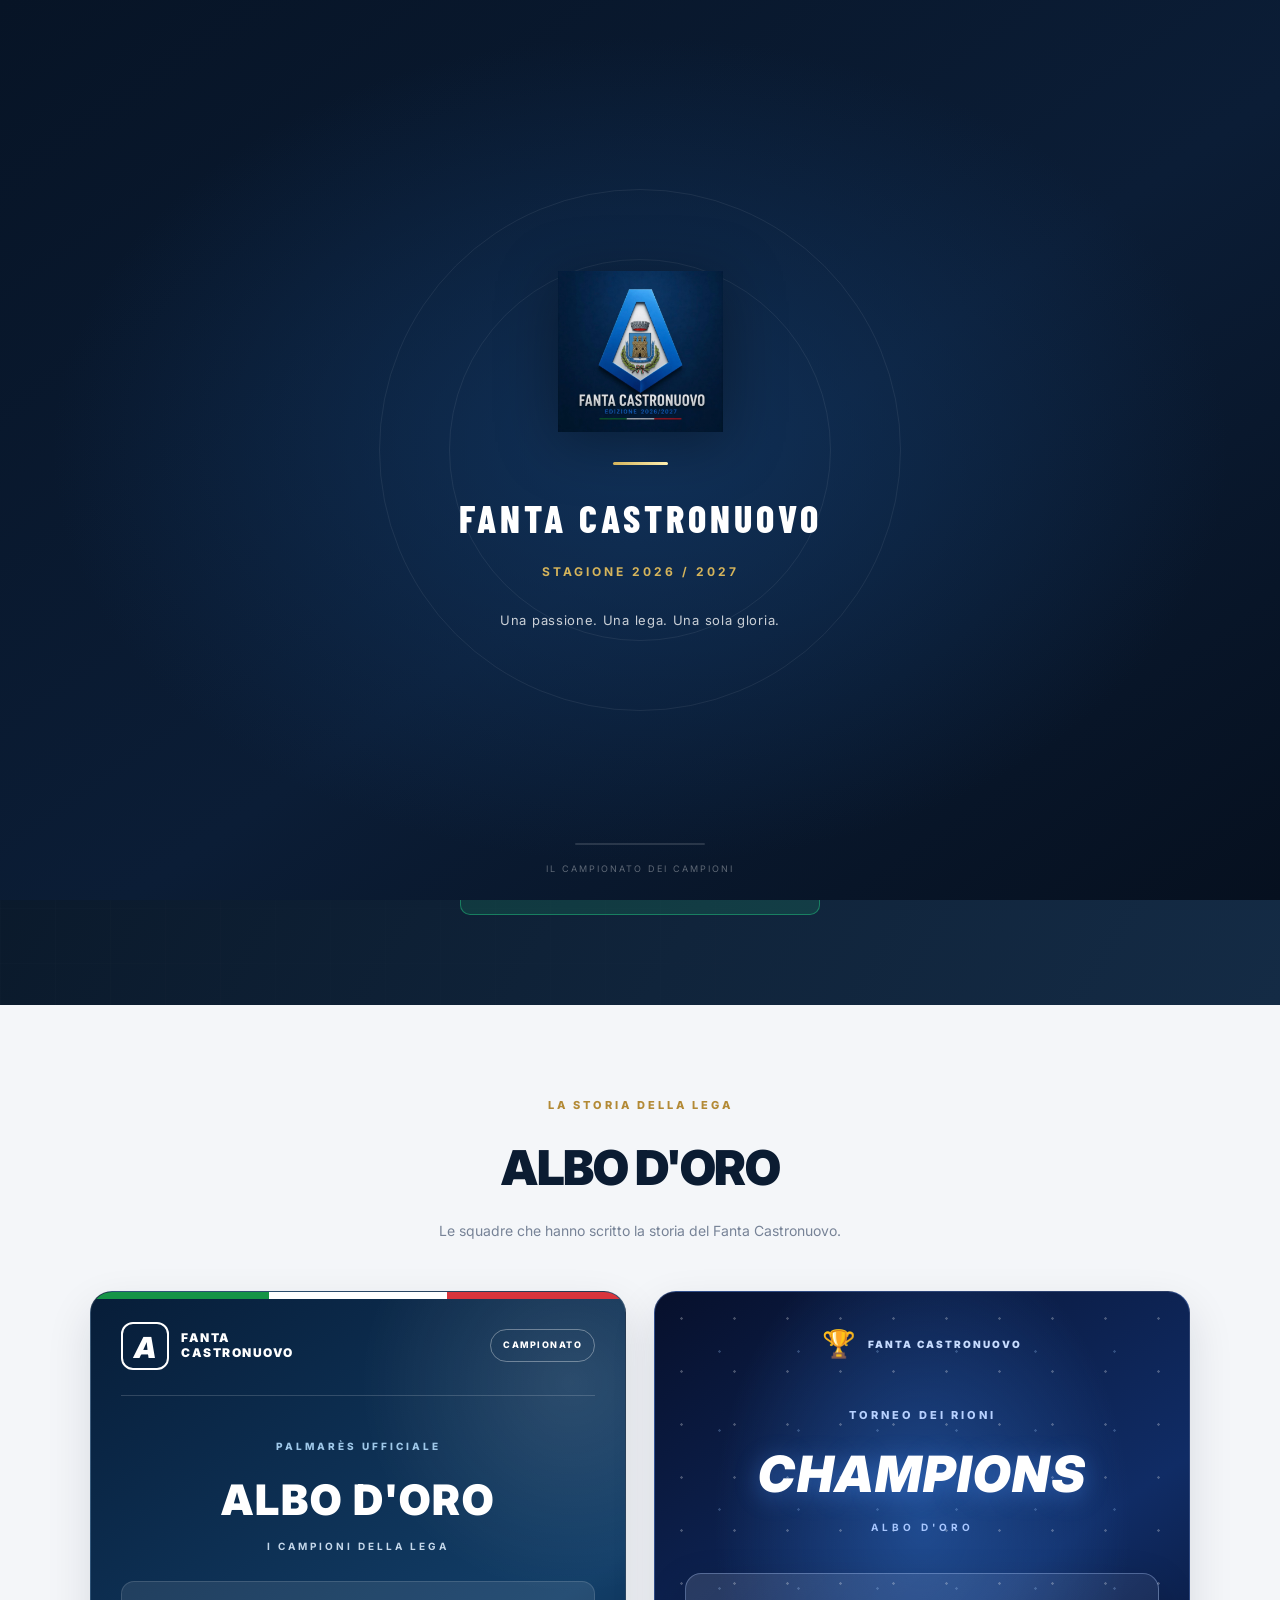
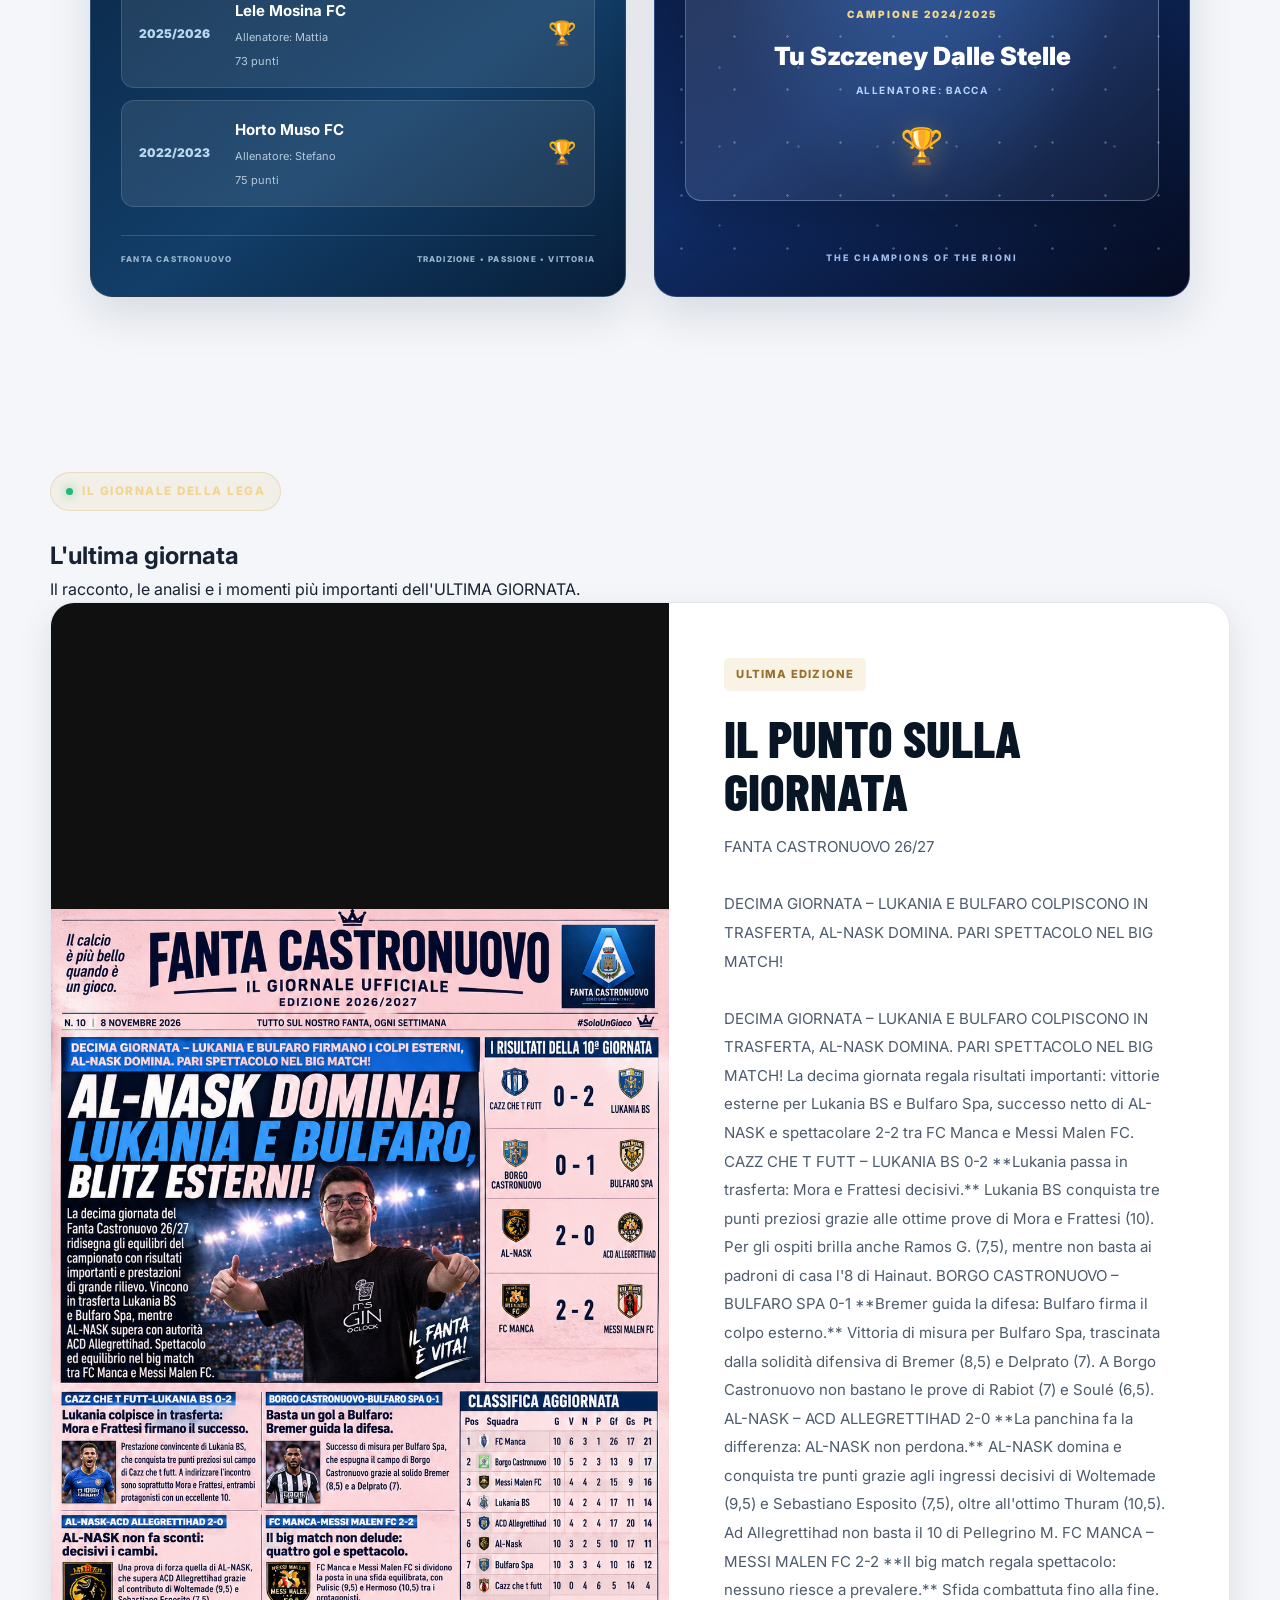
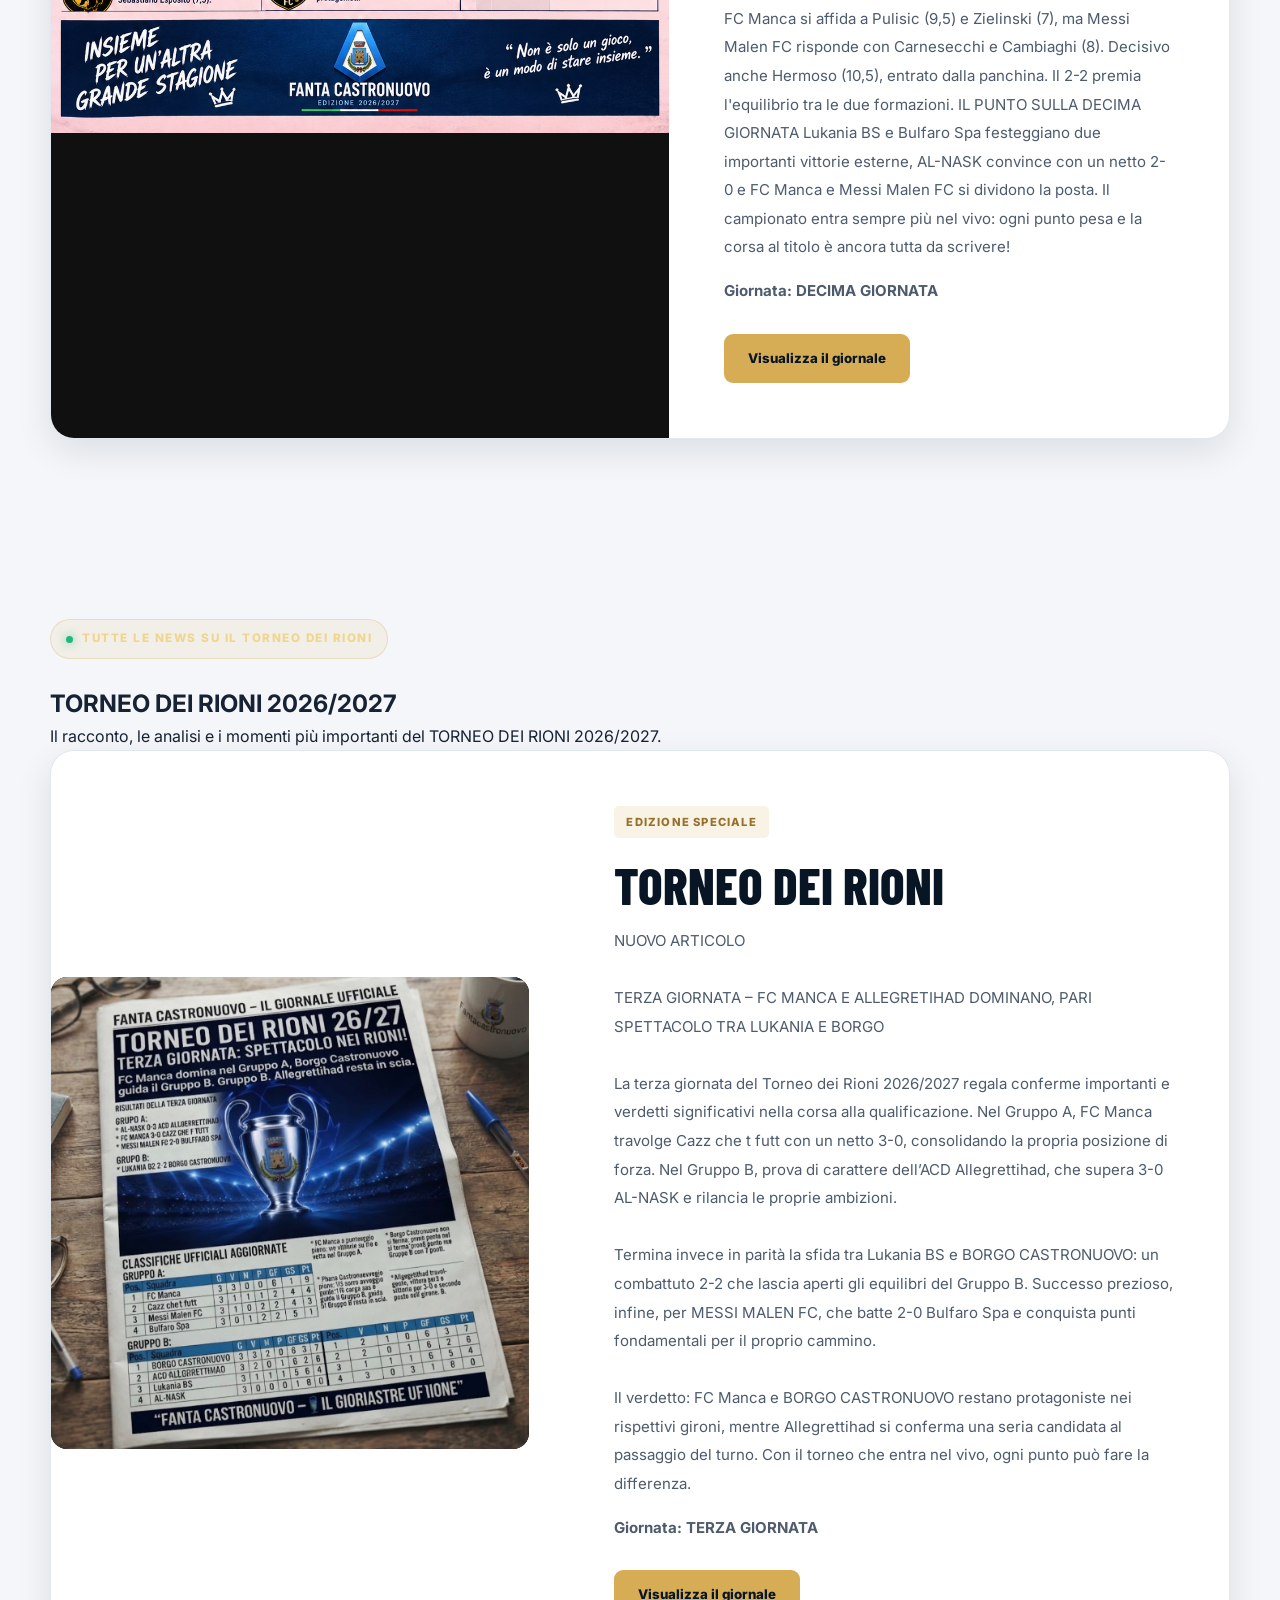
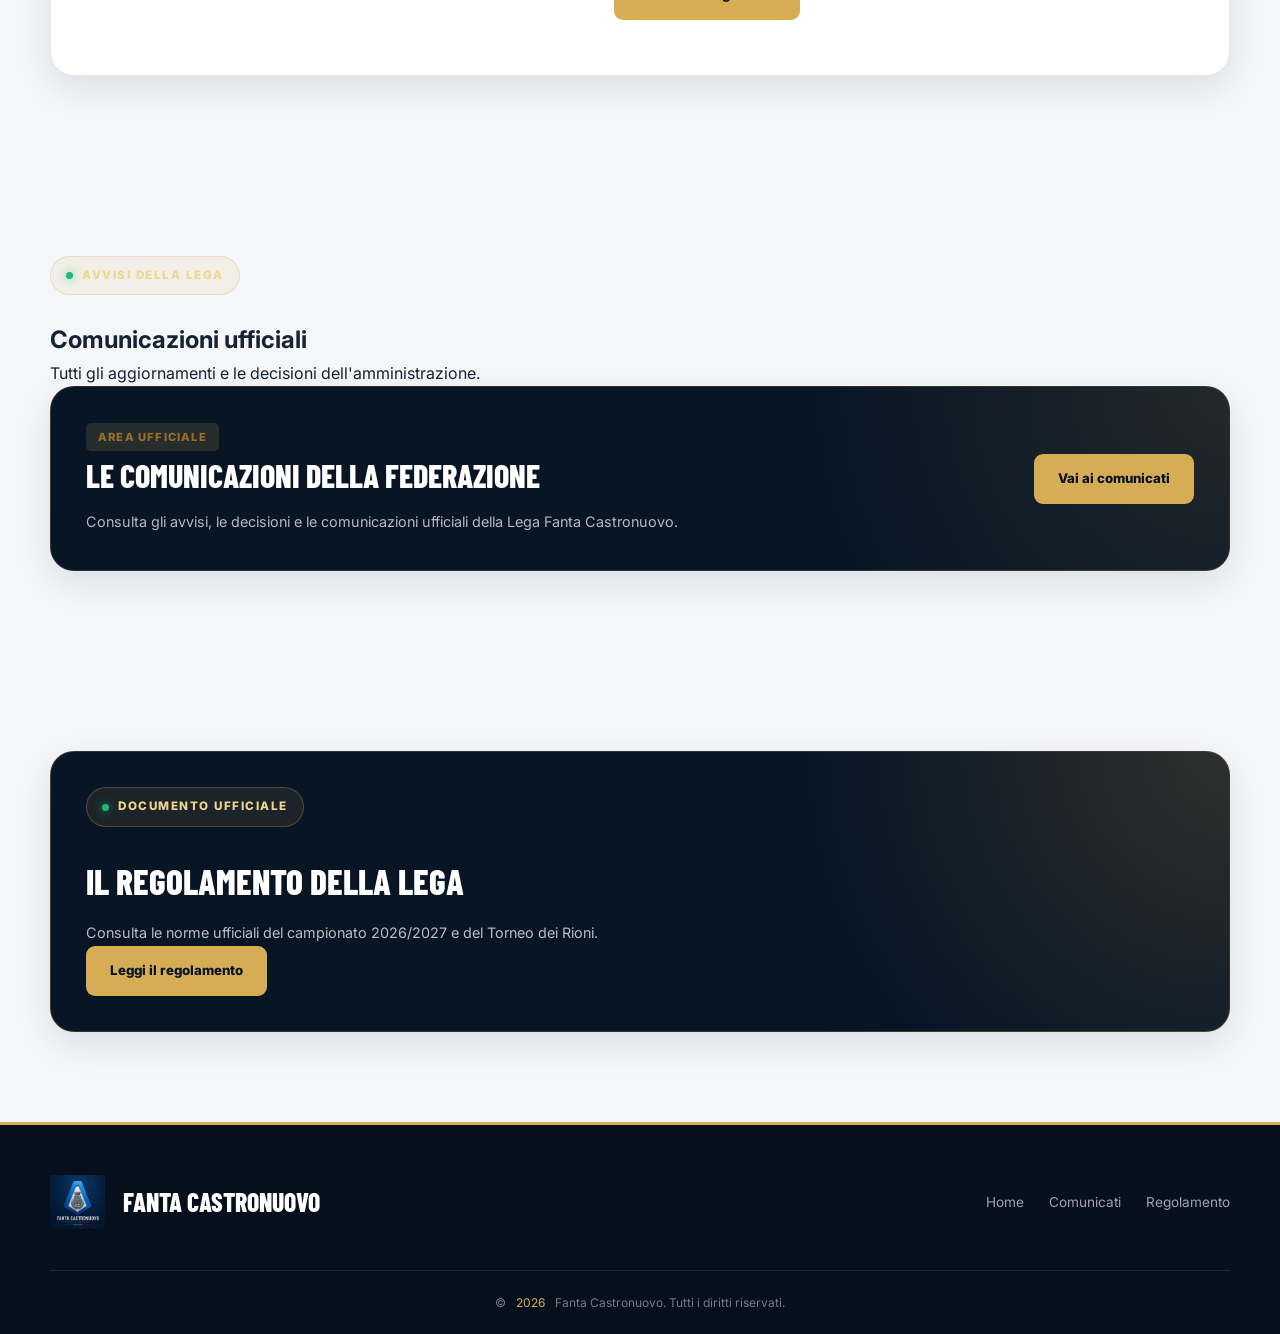
==== commit b7dbe9ca: "Update index.html" ====
--- a/index.html
+++ b/index.html
@@ -230,17 +230,29 @@
 
                         <p>
                             FANTA CASTRONUOVO 26/27<br><br>
-                            DECIMA GIORNATA – FC MANCA NON SI FERMA, AL-NASK FIRMA IL COLPO!<br><br>
-                            La decima giornata del Fanta Castronuovo regala spettacolo, gol e verdetti importanti. A prendersi la scena è ancora FC Manca, che supera Lukania BS per 3-2 al termine di una sfida ricca di emozioni. La capolista si affida a un reparto offensivo straordinario, trascinato dai bonus di Isaksen, Pulisic e Varela G., consolidando così il proprio primato.<br><br>
-                            Successo preziosissimo anche per AL-NASK, che supera Borgo Castronuovo per 2-1 in una gara decisa nei dettagli. Determinanti gli innesti dalla panchina, capaci di ribaltare l’inerzia dell’incontro e regalare tre punti fondamentali.<br><br>
-                            Poche emozioni, invece, nella sfida tra Bulfaro Spa e Cazz che t futt, che si dividono la posta con uno 0-0 avaro di occasioni e bonus. Spettacolo e grande equilibrio tra Messi Malen FC e ACD Allegrettihad, protagoniste di un combattuto 2-2 caratterizzato da prestazioni individuali di alto livello.<br><br>
-                            La classifica vede FC Manca ancora al comando, mentre alle sue spalle la lotta per le posizioni di vertice resta apertissima. Con il campionato che entra sempre più nel vivo, ogni punto può rivelarsi decisivo.<br><br>
-                            La corsa allo scudetto continua: la capolista lancia un altro segnale, ma le inseguitrici non hanno alcuna intenzione di arrendersi!
+                            DECIMA GIORNATA – LUKANIA E BULFARO COLPISCONO IN TRASFERTA, AL-NASK DOMINA. PARI SPETTACOLO NEL BIG MATCH!<br><br>
+                           DECIMA GIORNATA – LUKANIA E BULFARO COLPISCONO IN TRASFERTA, AL-NASK DOMINA. PARI SPETTACOLO NEL BIG MATCH!
+La decima giornata regala risultati importanti: vittorie esterne per Lukania BS e Bulfaro Spa, successo netto di AL-NASK e spettacolare 2-2 tra FC Manca e Messi Malen FC.
+ CAZZ CHE T FUTT – LUKANIA BS 0-2
+**Lukania passa in trasferta: Mora e Frattesi decisivi.**
+Lukania BS conquista tre punti preziosi grazie alle ottime prove di Mora e Frattesi (10). Per gli ospiti brilla anche Ramos G. (7,5), mentre non basta ai padroni di casa l'8 di Hainaut.
+BORGO CASTRONUOVO – BULFARO SPA 0-1
+**Bremer guida la difesa: Bulfaro firma il colpo esterno.**
+Vittoria di misura per Bulfaro Spa, trascinata dalla solidità difensiva di Bremer (8,5) e Delprato (7). A Borgo Castronuovo non bastano le prove di Rabiot (7) e Soulé (6,5).
+AL-NASK – ACD ALLEGRETTIHAD 2-0
+**La panchina fa la differenza: AL-NASK non perdona.**
+AL-NASK domina e conquista tre punti grazie agli ingressi decisivi di Woltemade (9,5) e Sebastiano Esposito (7,5), oltre all'ottimo Thuram (10,5). Ad Allegrettihad non basta il 10 di Pellegrino M.
+FC MANCA – MESSI MALEN FC 2-2
+**Il big match regala spettacolo: nessuno riesce a prevalere.**
+Sfida combattuta fino alla fine. FC Manca si affida a Pulisic (9,5) e Zielinski (7), ma Messi Malen FC risponde con Carnesecchi e Cambiaghi (8). Decisivo anche Hermoso (10,5), entrato dalla panchina. Il 2-2 premia l'equilibrio tra le due formazioni.
+IL PUNTO SULLA DECIMA GIORNATA
+Lukania BS e Bulfaro Spa festeggiano due importanti vittorie esterne, AL-NASK convince con un netto 2-0 e FC Manca e Messi Malen FC si dividono la posta.
+Il campionato entra sempre più nel vivo: ogni punto pesa e la corsa al titolo è ancora tutta da scrivere!
                         </p>
 
                         <p class="edition-date">
                             <strong>Giornata:</strong>
-                            <span>NONA GIORNATA</span>
+                            <span>DECIMA GIORNATA</span>
                         </p>
 
                         <a href="assets/img/giornale-ultima.jpg"
--- a/assets/css/style.css
+++ b/assets/css/style.css
@@ -2047,3 +2047,139 @@
         letter-spacing: 1px;
     }
 }
+
+/* ==========================================
+   PULSANTI SCHERMATA INIZIALE
+========================================== */
+
+.intro-actions {
+    display: flex;
+    flex-direction: column;
+    align-items: center;
+    gap: 12px;
+    width: min(360px, 100%);
+    margin: 28px auto 0;
+}
+
+.intro-button {
+    display: flex;
+    align-items: center;
+    justify-content: center;
+    gap: 11px;
+    width: 100%;
+    min-height: 49px;
+    padding: 13px 18px;
+    border-radius: 10px;
+    text-decoration: none;
+    font-size: 11px;
+    font-weight: 800;
+    letter-spacing: 1px;
+    text-align: center;
+    transition: transform .25s ease, background .25s ease,
+                box-shadow .25s ease;
+}
+
+.intro-button:hover {
+    transform: translateY(-3px);
+}
+
+.intro-button span {
+    font-size: 17px;
+}
+
+.intro-button-primary {
+    color: #081525;
+    background: #d6ad55;
+    box-shadow: 0 6px 20px rgba(214,173,85,.2);
+}
+
+.intro-button-primary:hover {
+    background: #e8c575;
+}
+
+.intro-button-secondary {
+    color: #fff;
+    background: rgba(255,255,255,.09);
+    border: 1px solid rgba(255,255,255,.3);
+}
+
+.intro-button-secondary:hover {
+    background: rgba(255,255,255,.17);
+}
+
+.intro-button-tertiary {
+    color: #fff;
+    background: rgba(32,184,121,.16);
+    border: 1px solid rgba(32,184,121,.55);
+}
+
+.intro-button-tertiary:hover {
+    background: rgba(32,184,121,.28);
+}
+
+/* FIX VISIBILITÀ PULSANTI INTRO MOBILE */
+
+.intro-screen .intro-actions {
+    position: relative !important;
+    z-index: 100 !important;
+    display: flex !important;
+    flex-direction: column !important;
+    width: 100% !important;
+    max-width: 340px !important;
+    height: auto !important;
+    margin: 28px auto 0 !important;
+    overflow: visible !important;
+}
+
+.intro-screen .intro-actions a.intro-button {
+    position: relative !important;
+    display: flex !important;
+    width: 100% !important;
+    min-height: 52px !important;
+    height: auto !important;
+    align-items: center !important;
+    justify-content: center !important;
+    padding: 14px 18px !important;
+    margin: 0 !important;
+    border-radius: 12px !important;
+    box-sizing: border-box !important;
+    opacity: 1 !important;
+    visibility: visible !important;
+    transform: none !important;
+    clip-path: none !important;
+    overflow: visible !important;
+    text-indent: 0 !important;
+    font-size: 12px !important;
+    font-weight: 800 !important;
+    line-height: 1.4 !important;
+}
+
+.intro-screen .intro-button-primary {
+    background: #d6ad55 !important;
+    color: #081525 !important;
+    border: 1px solid #d6ad55 !important;
+}
+
+.intro-screen .intro-button-secondary {
+    background: #18314d !important;
+    color: #fff !important;
+    border: 1px solid #fff !important;
+}
+
+.intro-screen .intro-button-tertiary {
+    background: #126c4a !important;
+    color: #fff !important;
+    border: 1px solid #20b879 !important;
+}
+
+@media (max-width: 600px) {
+    .intro-screen .intro-actions {
+        display: flex !important;
+        gap: 12px !important;
+    }
+
+    .intro-screen .intro-actions a.intro-button {
+        display: flex !important;
+        min-height: 55px !important;
+    }
+}
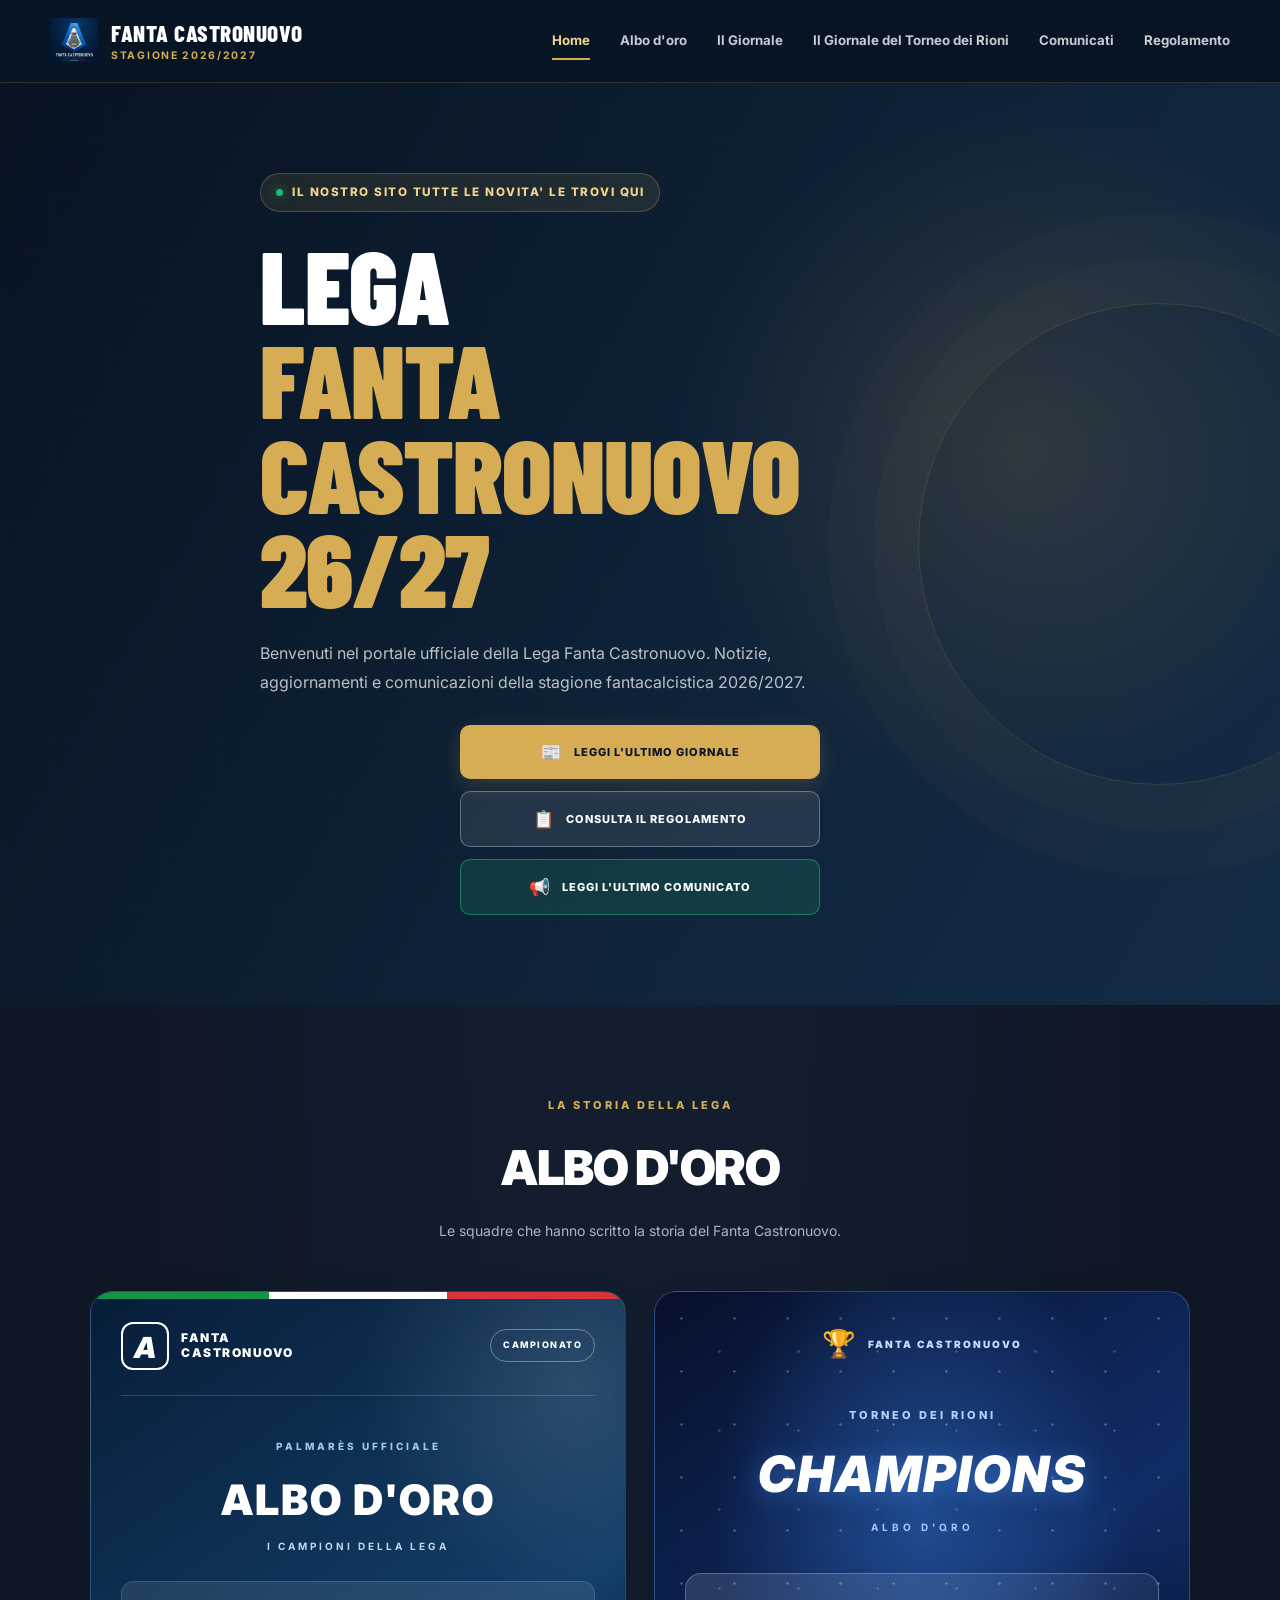
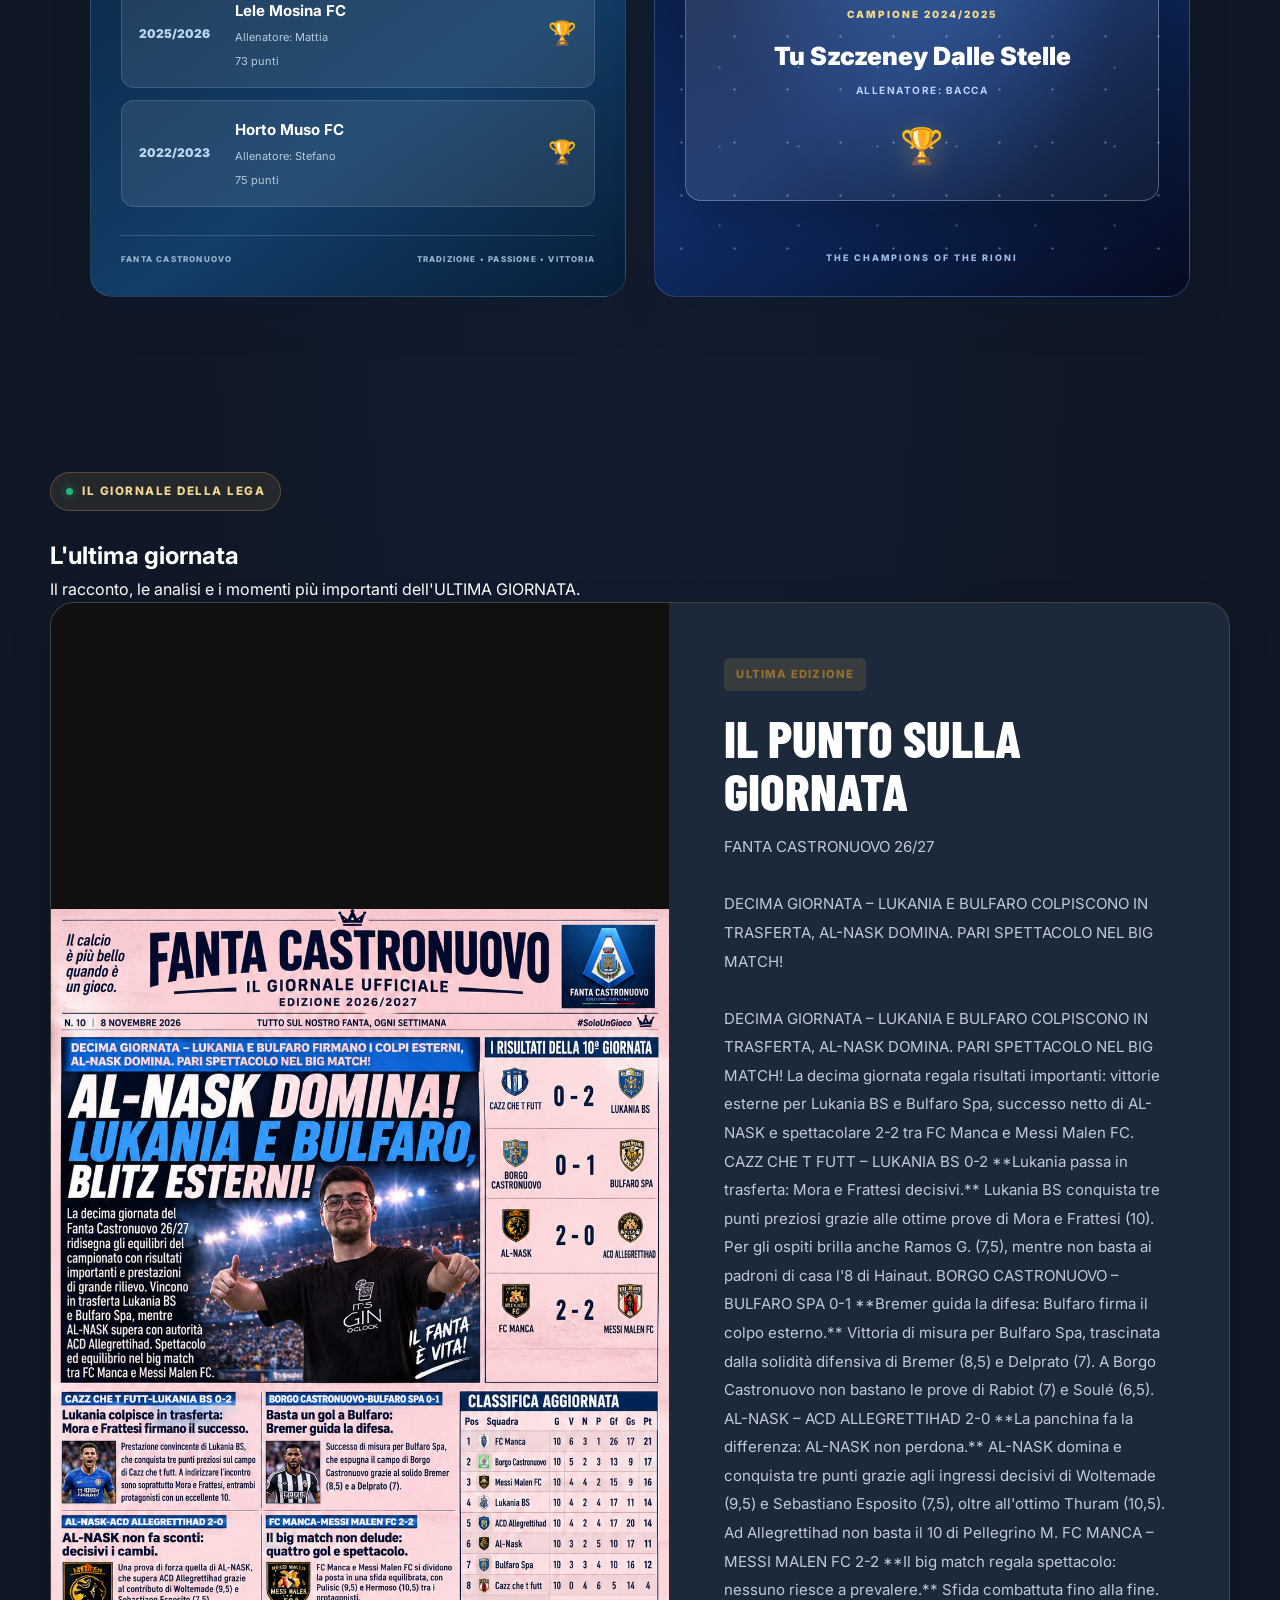
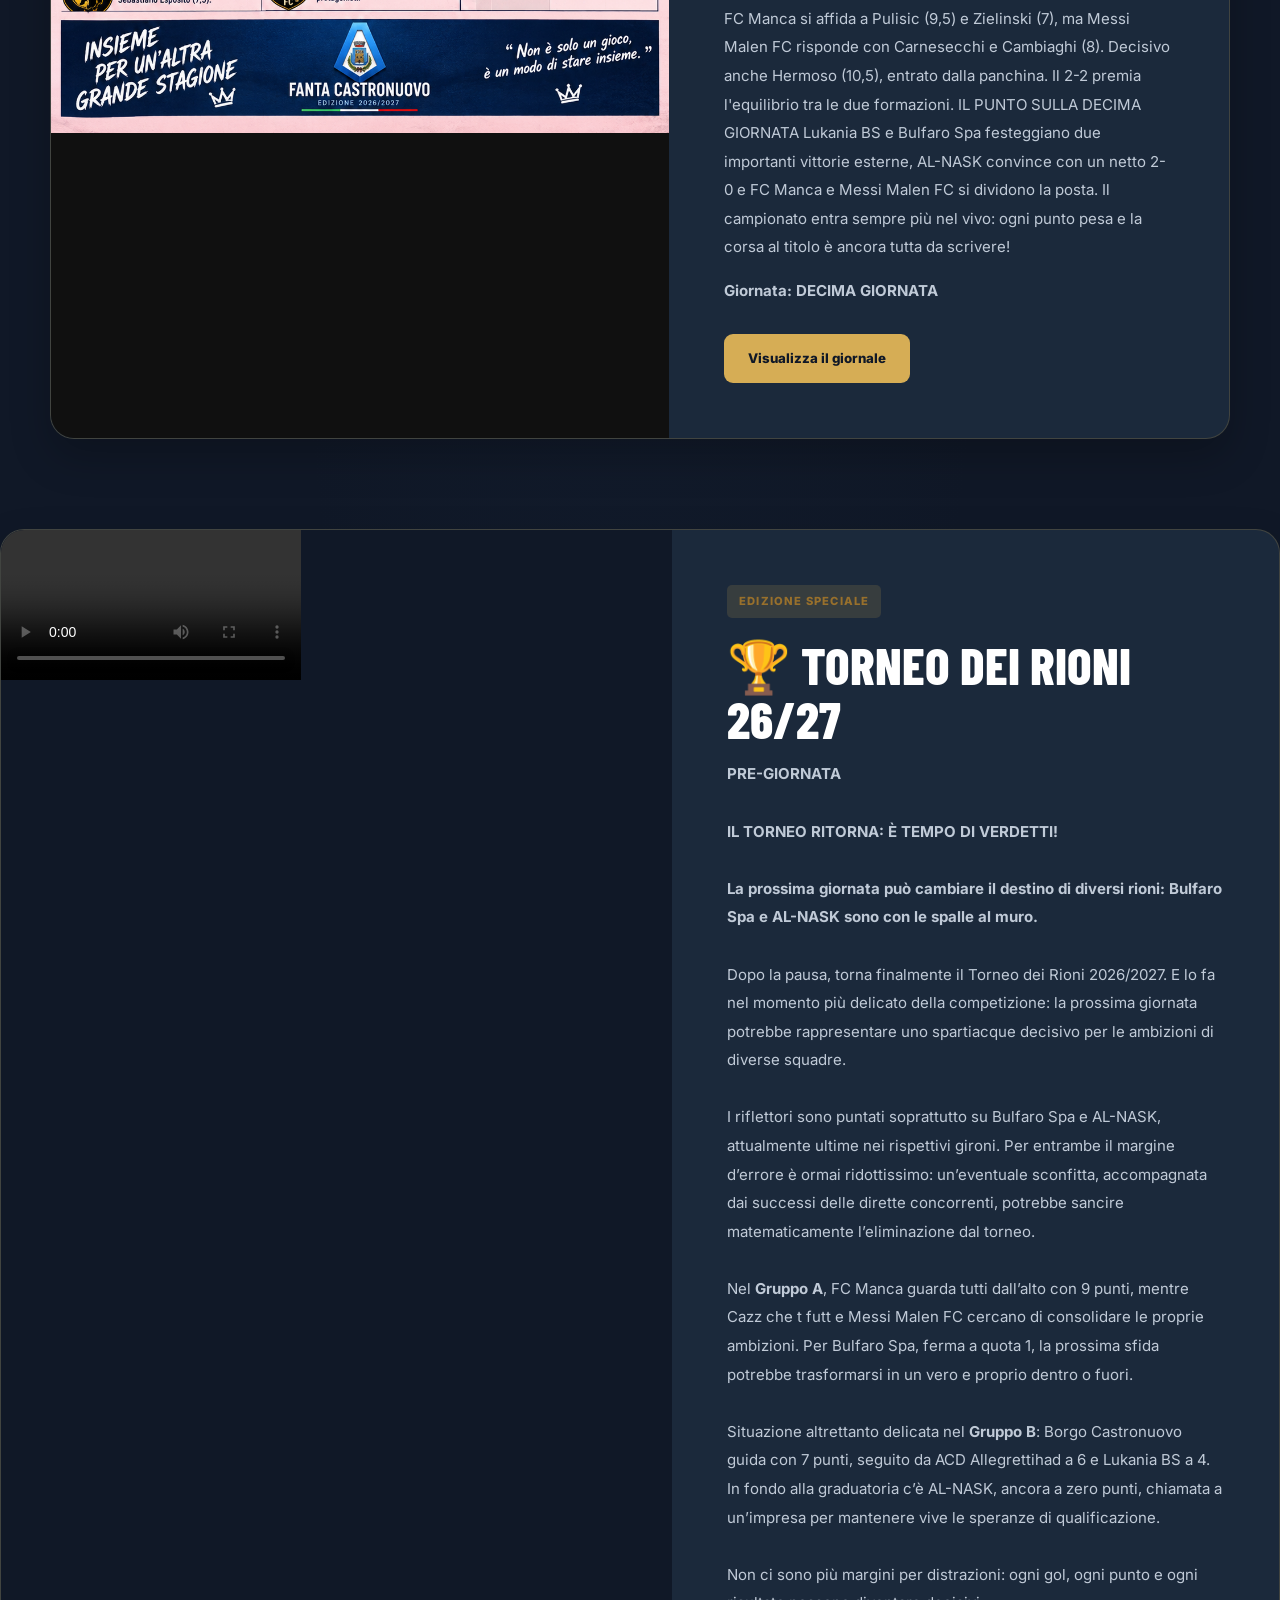
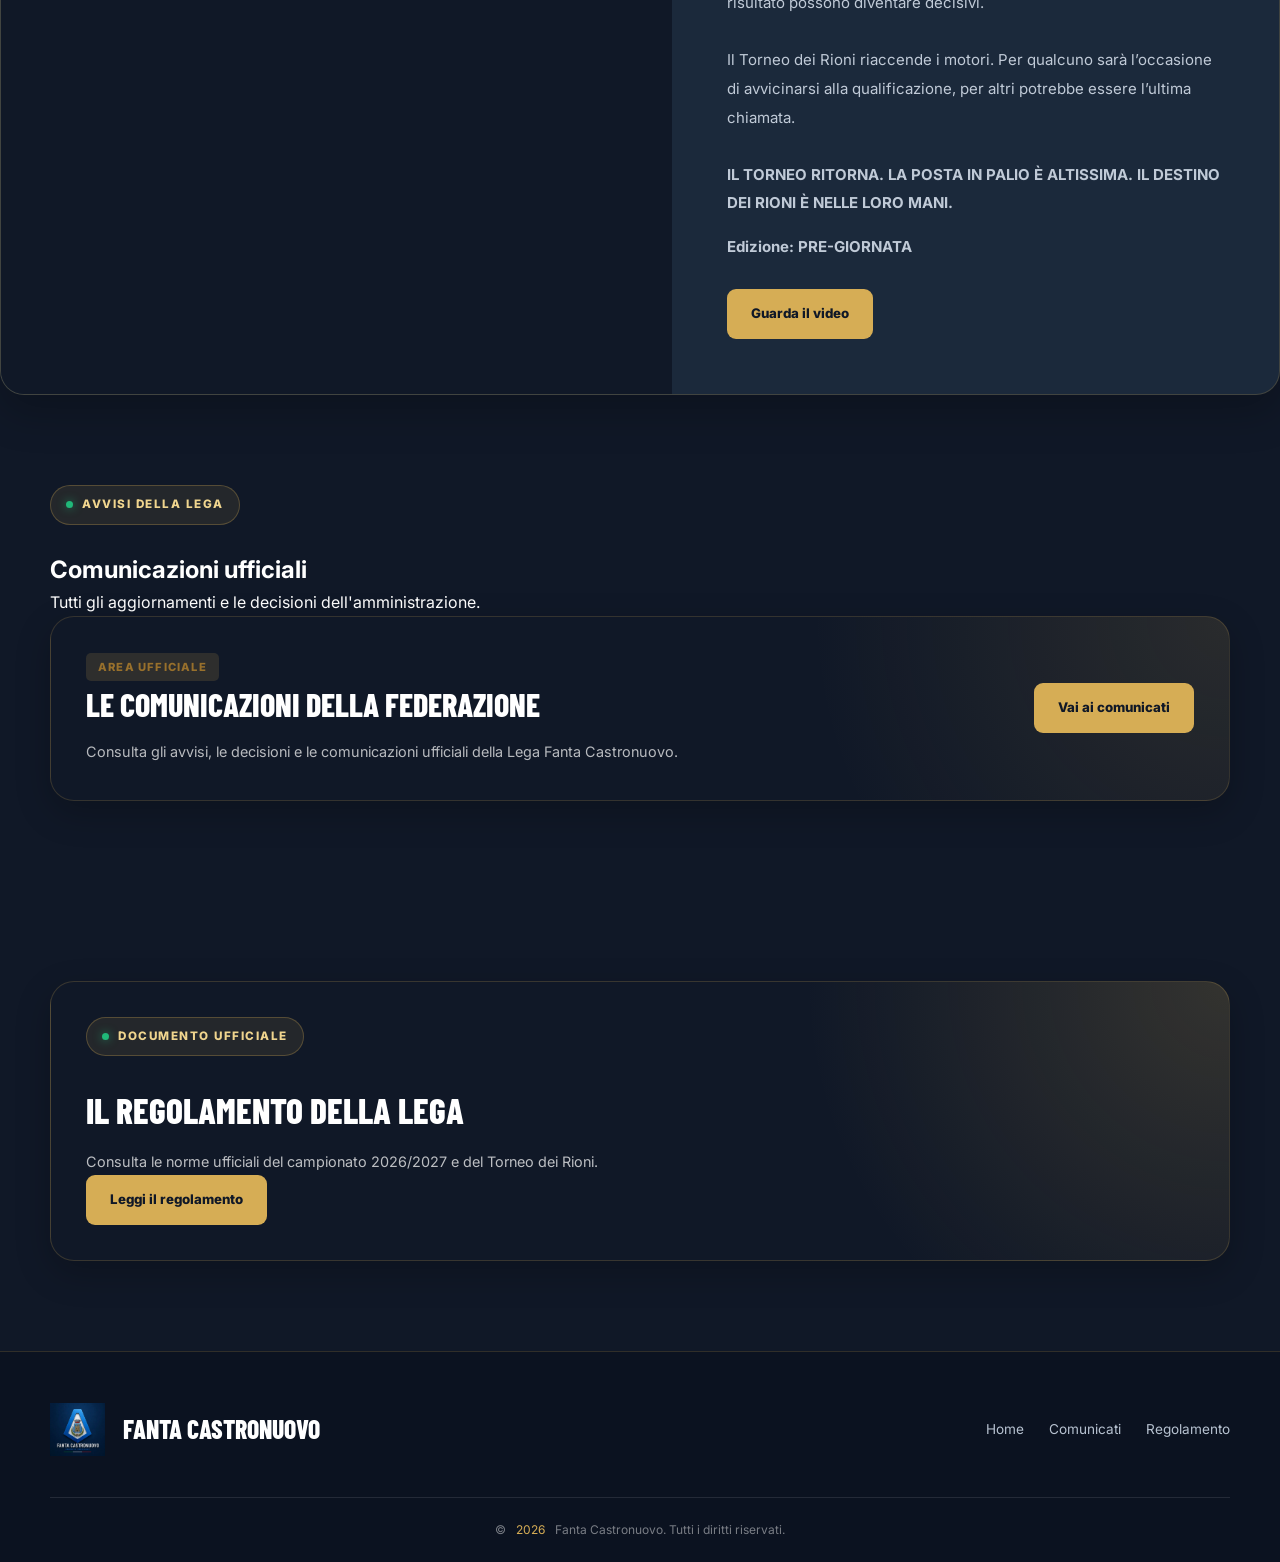
==== commit b838ab5d: "Update index.html" ====
--- a/index.html
+++ b/index.html
@@ -270,53 +270,63 @@
 
 
         <!-- TORNEO DEI RIONI -->
-        <section class="section latest-newspaper" id="torneo-dei-rioni">
-            <div class="container">
-
-                <div class="section-heading">
-                    <span class="eyebrow">TUTTE LE NEWS SU IL TORNEO DEI RIONI</span>
-                    <h2>TORNEO DEI RIONI 2026/2027</h2>
-                    <p>
-                        Il racconto, le analisi e i momenti più importanti
-                        del TORNEO DEI RIONI 2026/2027.
-                    </p>
-                </div>
-
-                <div class="newspaper-feature">
-
-                    <div class="newspaper-image">
-                        <img
-                            src="assets/img/torneo-rioni-2026-2027.jpg"
-                            alt="Torneo dei Rioni 2026/2027"
-                        >
-                    </div>
-
-                    <div class="newspaper-content">
-
-                        <span class="edition-label">
-                            EDIZIONE SPECIALE
-                        </span>
-
-                        <h3>TORNEO DEI RIONI</h3>
-
-                        <p>
-                            NUOVO ARTICOLO<br><br>
-                            TERZA GIORNATA – FC MANCA E ALLEGRETIHAD DOMINANO, PARI SPETTACOLO TRA LUKANIA E BORGO<br><br>
-                            La terza giornata del Torneo dei Rioni 2026/2027 regala conferme importanti e verdetti significativi nella corsa alla qualificazione. Nel Gruppo A, FC Manca travolge Cazz che t futt con un netto 3-0, consolidando la propria posizione di forza. Nel Gruppo B, prova di carattere dell’ACD Allegrettihad, che supera 3-0 AL-NASK e rilancia le proprie ambizioni.<br><br>
-                            Termina invece in parità la sfida tra Lukania BS e BORGO CASTRONUOVO: un combattuto 2-2 che lascia aperti gli equilibri del Gruppo B. Successo prezioso, infine, per MESSI MALEN FC, che batte 2-0 Bulfaro Spa e conquista punti fondamentali per il proprio cammino.<br><br>
-                            Il verdetto: FC Manca e BORGO CASTRONUOVO restano protagoniste nei rispettivi gironi, mentre Allegrettihad si conferma una seria candidata al passaggio del turno. Con il torneo che entra nel vivo, ogni punto può fare la differenza.
-                        </p>
-
-                        <p class="edition-date">
-                            <strong>Giornata:</strong>
-                            <span>TERZA GIORNATA</span>
-                        </p>
-
-                        <a href="assets/img/torneo-rioni-2026-2027.jpg"
-                           target="_blank"
-                           class="btn btn-primary">
-                            Visualizza il giornale
-                        </a>
+        
+<div class="newspaper-feature">
+
+    <div class="newspaper-image">
+        <video
+            src="assets/video/torneo-rioni-2026-2027.mp4"
+            controls
+            playsinline
+            preload="metadata"
+            aria-label="Video del Torneo dei Rioni 2026/2027">
+            Il tuo browser non supporta la riproduzione video.
+        </video>
+    </div>
+
+    <div class="newspaper-content">
+
+        <span class="edition-label">EDIZIONE SPECIALE</span>
+
+        <h3>🏆 TORNEO DEI RIONI 26/27</h3>
+
+        <p>
+            <strong>PRE-GIORNATA</strong><br><br>
+
+            <strong>IL TORNEO RITORNA: È TEMPO DI VERDETTI!</strong><br><br>
+
+            <strong>La prossima giornata può cambiare il destino di diversi rioni: Bulfaro Spa e AL-NASK sono con le spalle al muro.</strong><br><br>
+
+            Dopo la pausa, torna finalmente il Torneo dei Rioni 2026/2027. E lo fa nel momento più delicato della competizione: la prossima giornata potrebbe rappresentare uno spartiacque decisivo per le ambizioni di diverse squadre.<br><br>
+
+            I riflettori sono puntati soprattutto su Bulfaro Spa e AL-NASK, attualmente ultime nei rispettivi gironi. Per entrambe il margine d’errore è ormai ridottissimo: un’eventuale sconfitta, accompagnata dai successi delle dirette concorrenti, potrebbe sancire matematicamente l’eliminazione dal torneo.<br><br>
+
+            Nel <strong>Gruppo A</strong>, FC Manca guarda tutti dall’alto con 9 punti, mentre Cazz che t futt e Messi Malen FC cercano di consolidare le proprie ambizioni. Per Bulfaro Spa, ferma a quota 1, la prossima sfida potrebbe trasformarsi in un vero e proprio dentro o fuori.<br><br>
+
+            Situazione altrettanto delicata nel <strong>Gruppo B</strong>: Borgo Castronuovo guida con 7 punti, seguito da ACD Allegrettihad a 6 e Lukania BS a 4. In fondo alla graduatoria c’è AL-NASK, ancora a zero punti, chiamata a un’impresa per mantenere vive le speranze di qualificazione.<br><br>
+
+            Non ci sono più margini per distrazioni: ogni gol, ogni punto e ogni risultato possono diventare decisivi.<br><br>
+
+            Il Torneo dei Rioni riaccende i motori. Per qualcuno sarà l’occasione di avvicinarsi alla qualificazione, per altri potrebbe essere l’ultima chiamata.<br><br>
+
+            <strong>IL TORNEO RITORNA. LA POSTA IN PALIO È ALTISSIMA. IL DESTINO DEI RIONI È NELLE LORO MANI.</strong>
+        </p>
+
+        <p class="edition-date">
+            <strong>Edizione:</strong>
+            <span>PRE-GIORNATA</span>
+        </p>
+
+        <a href="assets/video/torneo-rioni-2026-2027.mp4"
+           target="_blank"
+           class="btn btn-primary">
+            Guarda il video
+        </a>
+
+    </div>
+
+</div>
+
 
                     </div>
 
--- a/assets/css/style.css
+++ b/assets/css/style.css
@@ -11,38 +11,36 @@
 @import url('https://fonts.googleapis.com/css2?family=Barlow+Condensed:wght@400;500;600;700;800;900&family=Inter:wght@400;500;600;700;800&display=swap');
 
 :root {
-    --navy: #081525;
-    --navy-light: #10243b;
-    --navy-soft: #172e49;
-
-    --gold: #d6ad55;
-    --gold-light: #f0d58e;
-
-    --green: #20b879;
-    --red: #e34d59;
-
-    --white: #ffffff;
-    --background: #f4f6f9;
-    --surface: #ffffff;
-    --surface-soft: #edf1f5;
-
-    --text: #172334;
-    --text-muted: #718096;
-    --border: #e2e8f0;
-
-    --shadow-sm: 0 4px 15px rgba(8, 21, 37, 0.06);
-    --shadow-md: 0 12px 35px rgba(8, 21, 37, 0.10);
-    --shadow-lg: 0 20px 60px rgba(8, 21, 37, 0.16);
+    --navy: #101827;
+    --navy-light: #1B293B;
+    --navy-soft: #24364D;
+
+    --gold: #D6AD55;
+    --gold-light: #F0D58E;
+
+    --green: #20B879;
+    --red: #E34D59;
+
+    --white: #FFFFFF;
+    --background: #101827;
+    --surface: #1B293B;
+    --surface-soft: #24364D;
+
+    --text: #FFFFFF;
+    --text-muted: #AAB6C5;
+    --border: rgba(255,255,255,0.10);
+
+    --shadow-sm: 0 4px 15px rgba(0,0,0,0.15);
+    --shadow-md: 0 12px 35px rgba(0,0,0,0.22);
+    --shadow-lg: 0 20px 60px rgba(0,0,0,0.30);
 
     --radius-sm: 10px;
     --radius-md: 16px;
     --radius-lg: 24px;
 
     --container: 1180px;
-
     --transition: 0.3s ease;
 }
-
 * {
     margin: 0;
     padding: 0;
@@ -2183,3 +2181,226 @@
         min-height: 55px !important;
     }
 }
+
+/* ==================================================
+   FANTA CASTRONUOVO - DARK STADIUM THEME
+   Blu notte / Oro / Bianco
+================================================== */
+
+/* SFONDO GENERALE */
+
+html,
+body {
+    background: #101827;
+    color: #FFFFFF;
+}
+
+body {
+    background:
+        radial-gradient(
+            ellipse at 50% 0%,
+            rgba(39, 66, 101, 0.16),
+            transparent 55%
+        ),
+        #101827;
+}
+
+/* SEZIONI GENERALI */
+
+.section,
+.section:not(.hero),
+.info-section,
+.newspaper-section,
+.communications-section,
+.honours-section {
+    background-color: transparent;
+}
+
+.section-title,
+.section-header h2,
+.honours-heading h2,
+.info-item h3 {
+    color: #FFFFFF;
+}
+
+.section-description,
+.honours-heading p,
+.info-item p {
+    color: #AAB6C5;
+}
+
+/* INFO CARD */
+
+.info-item {
+    background: #1B293B;
+    border: 1px solid rgba(214,173,85,.18);
+    box-shadow: 0 12px 30px rgba(0,0,0,.18);
+}
+
+.info-item:hover {
+    border-color: #D6AD55;
+}
+
+.info-item h3 {
+    color: #FFFFFF;
+}
+
+.info-item p {
+    color: #AAB6C5;
+}
+
+/* GIORNALE */
+
+.newspaper-feature {
+    background: #1B293B;
+    border: 1px solid rgba(214,173,85,.2);
+    box-shadow: 0 18px 40px rgba(0,0,0,.22);
+}
+
+.newspaper-content h2,
+.newspaper-content h3 {
+    color: #FFFFFF;
+}
+
+.newspaper-content p {
+    color: #C0CAD7;
+}
+
+.edition-date,
+.newspaper-date {
+    color: #AAB6C5;
+}
+
+/* COMUNICATI */
+
+.communications-section {
+    background: transparent;
+}
+
+.communication-card {
+    background: #1B293B;
+    border: 1px solid rgba(255,255,255,.09);
+    border-left: 4px solid #D6AD55;
+    box-shadow: 0 12px 30px rgba(0,0,0,.18);
+}
+
+.communication-card h2,
+.communication-card h3,
+.communication-signature strong {
+    color: #FFFFFF;
+}
+
+.communication-card p,
+.communication-card li,
+.communication-signature span {
+    color: #B7C2D0;
+}
+
+/* REGOLAMENTO */
+
+.regulation-sidebar,
+.regulation-article {
+    background: #1B293B;
+    border: 1px solid rgba(255,255,255,.09);
+    box-shadow: 0 10px 28px rgba(0,0,0,.18);
+}
+
+.regulation-sidebar h3,
+.regulation-article h2,
+.regulation-article h3 {
+    color: #FFFFFF;
+}
+
+.regulation-article p,
+.regulation-article li,
+.regulation-article ul,
+.regulation-article ol {
+    color: #B7C2D0;
+}
+
+.regulation-article strong {
+    color: #F0D58E;
+}
+
+.regulation-index a {
+    color: #B7C2D0;
+}
+
+.regulation-index a:hover,
+.regulation-index a.active {
+    color: #D6AD55;
+    background: rgba(214,173,85,.13);
+}
+
+/* TABELLE PREMI */
+
+.prize-row {
+    background: #24364D;
+}
+
+.prize-row span {
+    color: #E0E7EF;
+}
+
+/* TITOLI E TESTI SECONDARI */
+
+.text-muted,
+.section-description {
+    color: #AAB6C5;
+}
+
+.divider {
+    background: rgba(255,255,255,.12);
+}
+
+/* ALBO D'ORO */
+
+.honours-section {
+    background: transparent;
+}
+
+.honours-heading > span {
+    color: #D6AD55;
+}
+
+.honours-heading h2 {
+    color: #FFFFFF;
+}
+
+.honours-heading p {
+    color: #AAB6C5;
+}
+
+/* FOOTER */
+
+.site-footer,
+footer {
+    background: #0B1220;
+    color: #AAB6C5;
+    border-top: 1px solid rgba(214,173,85,.18);
+}
+
+.site-footer h3,
+.site-footer h4,
+footer h3,
+footer h4 {
+    color: #FFFFFF;
+}
+
+.site-footer a,
+footer a {
+    color: #B7C2D0;
+}
+
+.site-footer a:hover,
+footer a:hover {
+    color: #D6AD55;
+}
+
+/* FOCUS ACCESSIBILE */
+
+a:focus-visible,
+button:focus-visible {
+    outline: 3px solid #D6AD55;
+    outline-offset: 4px;
+}
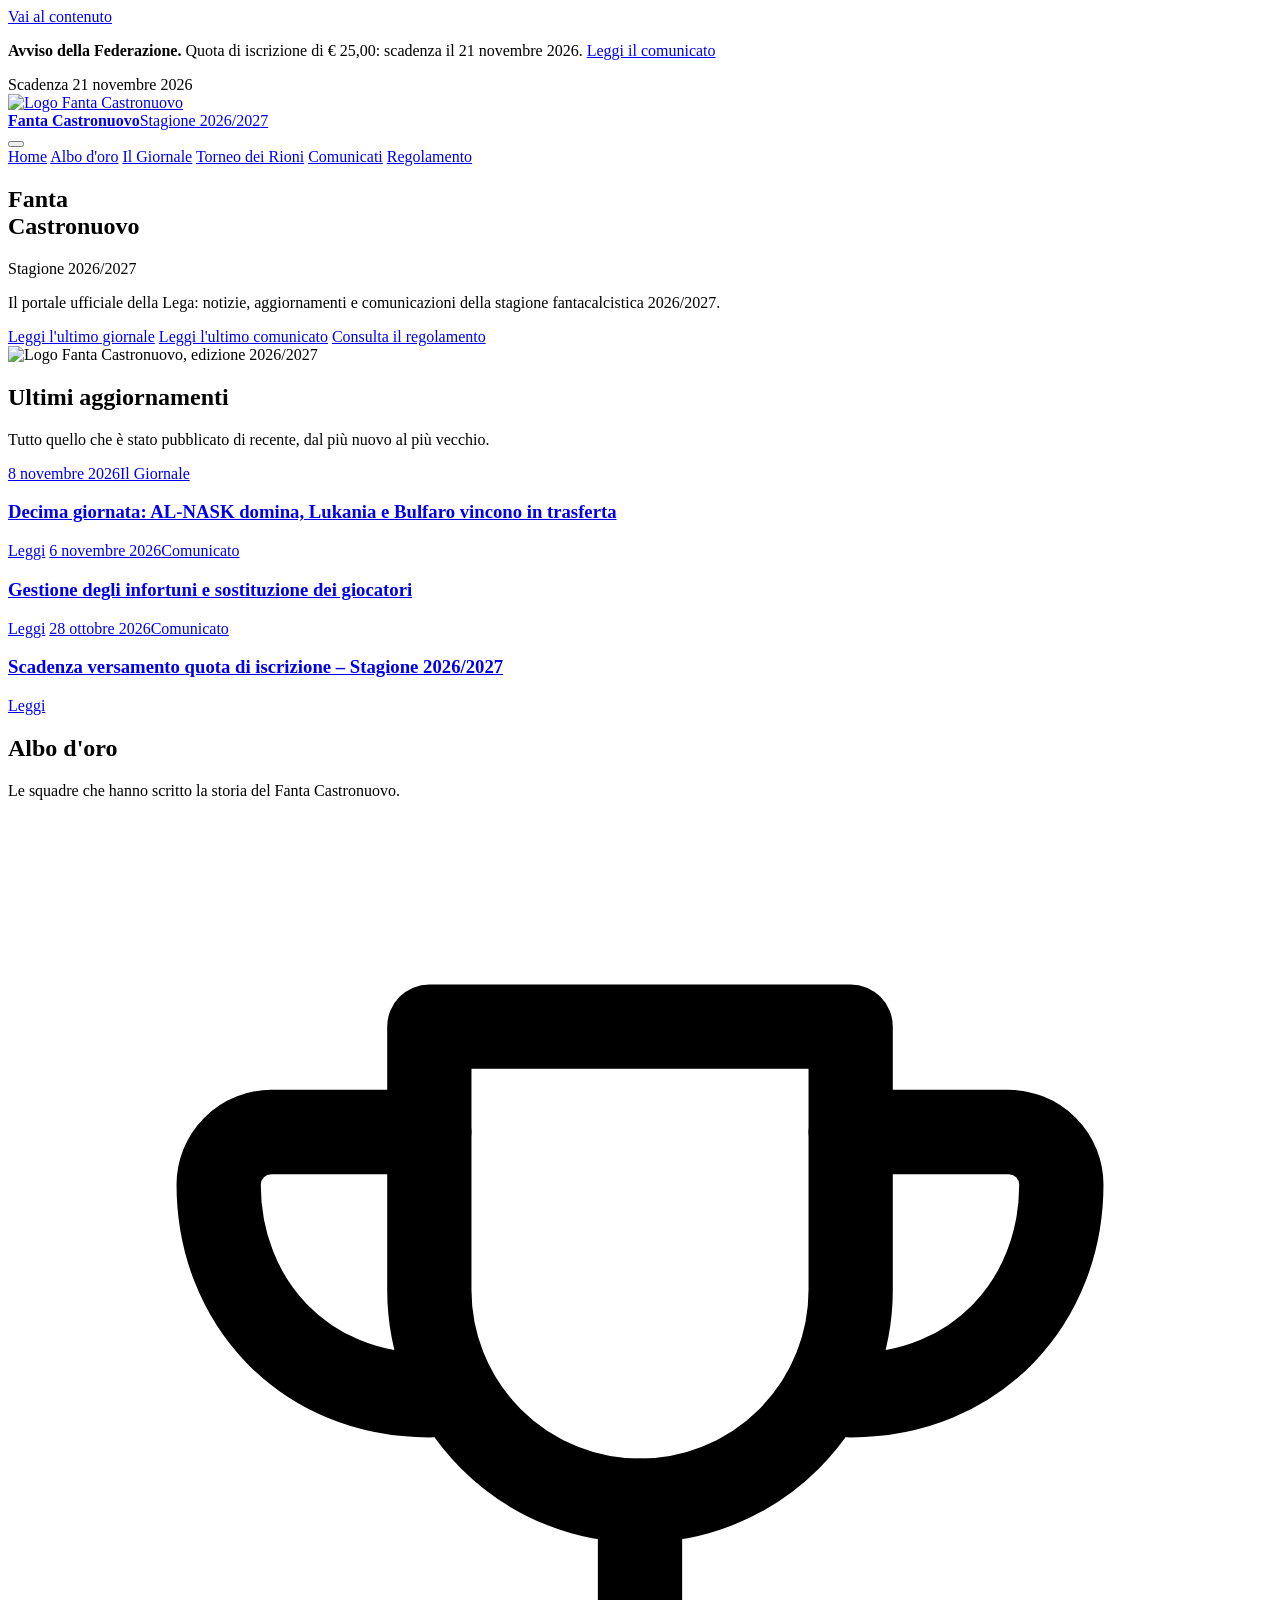
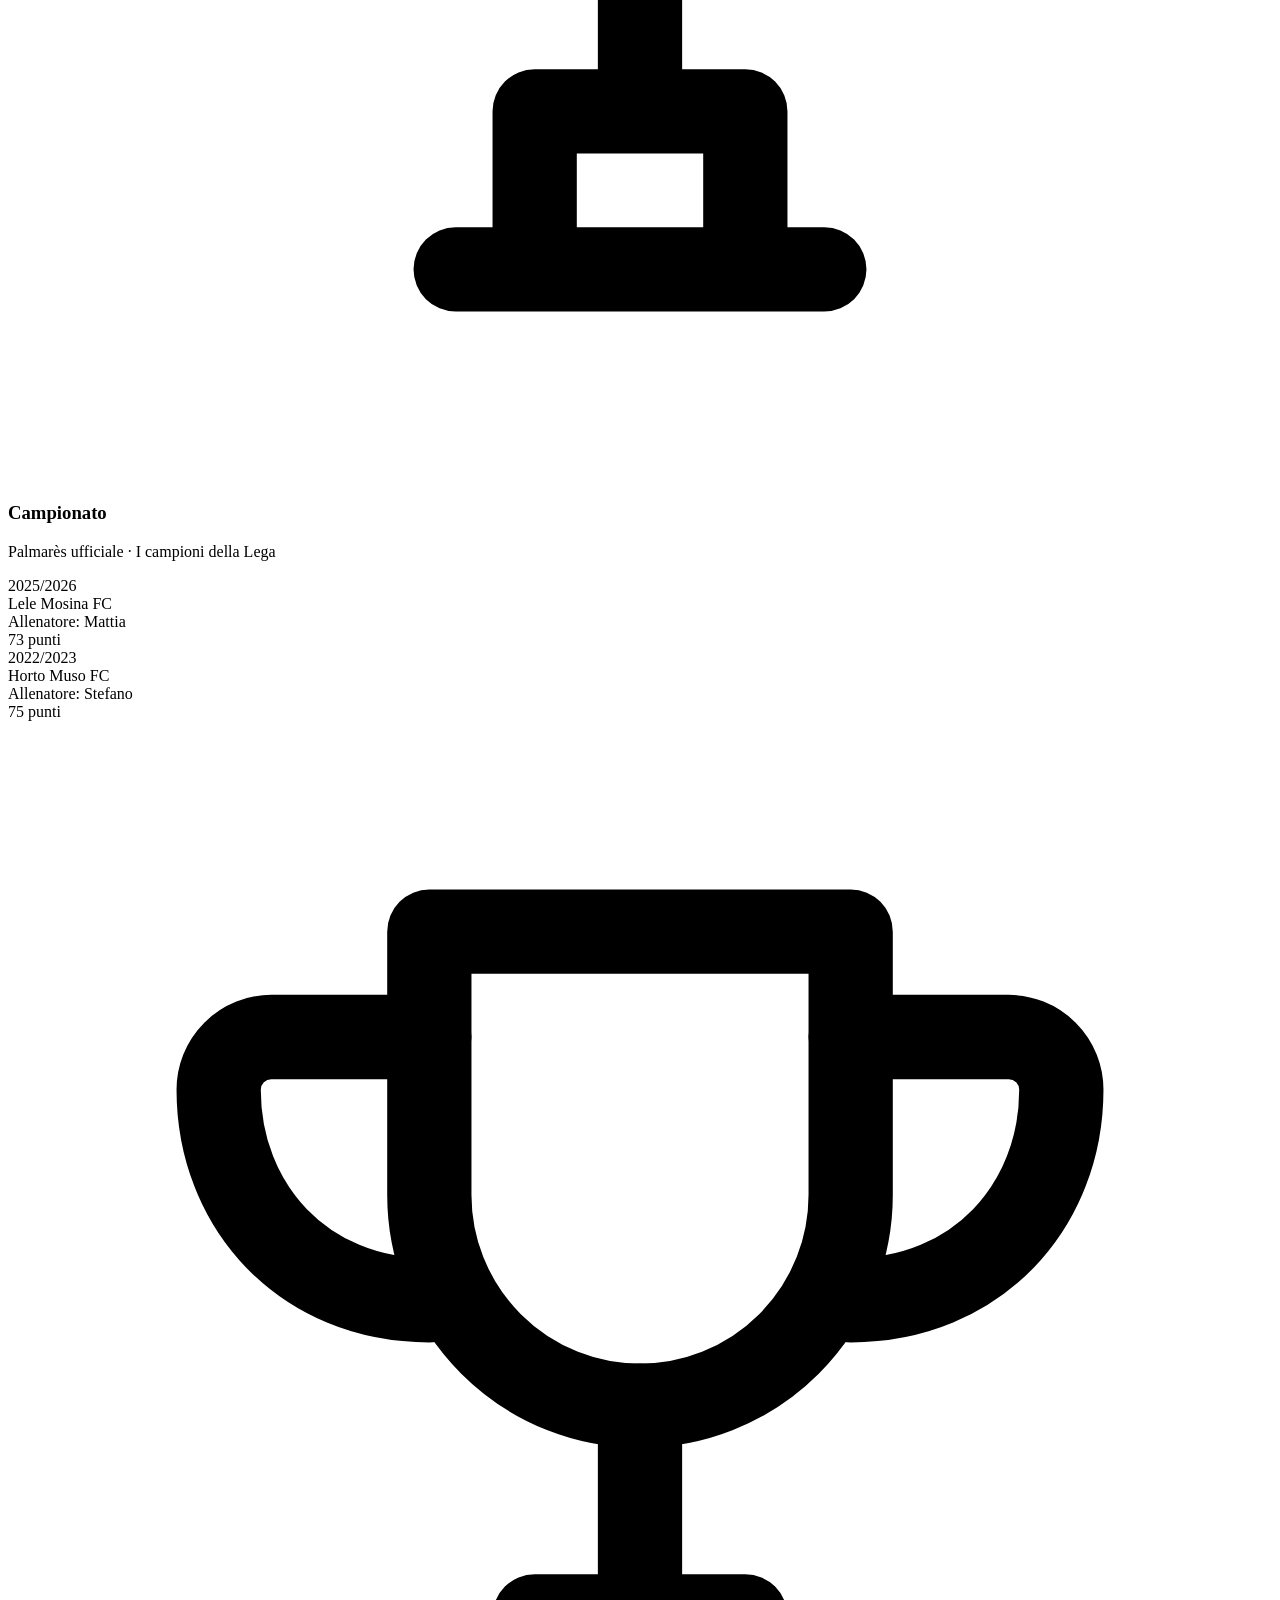
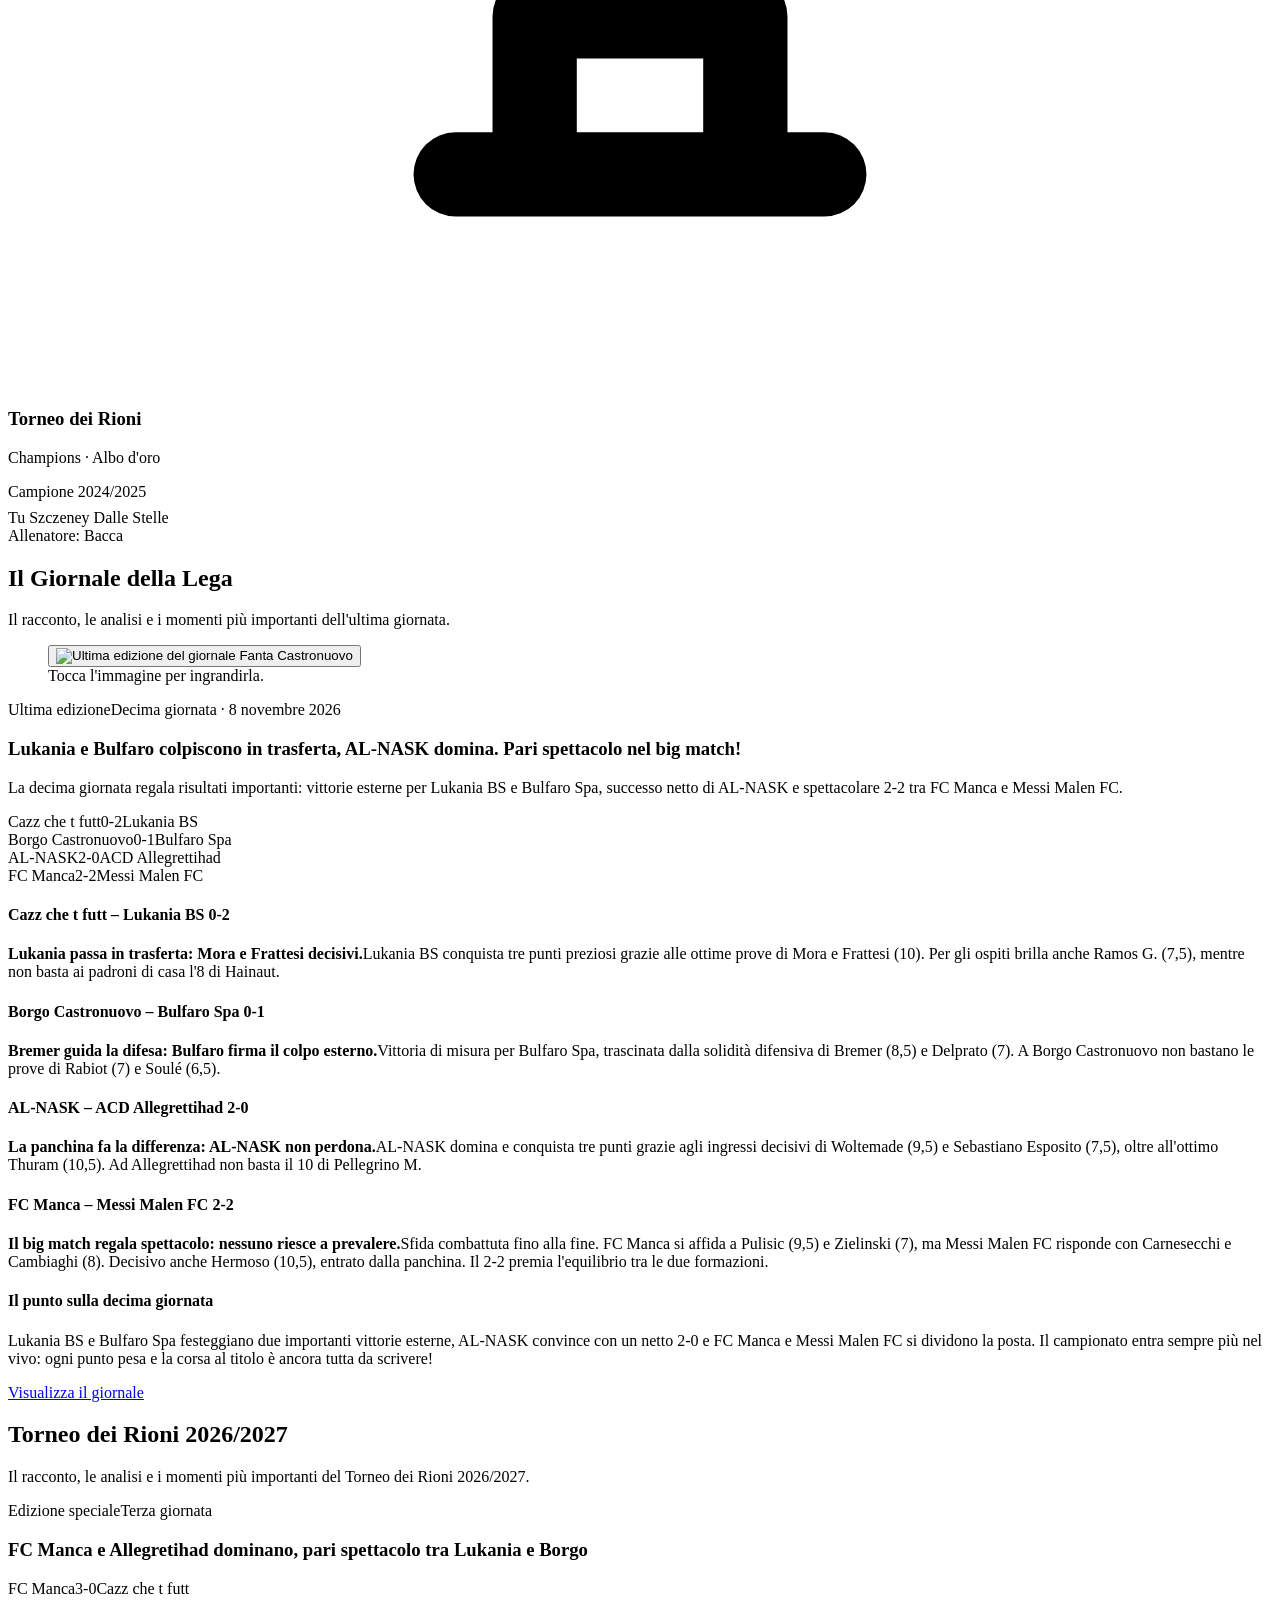
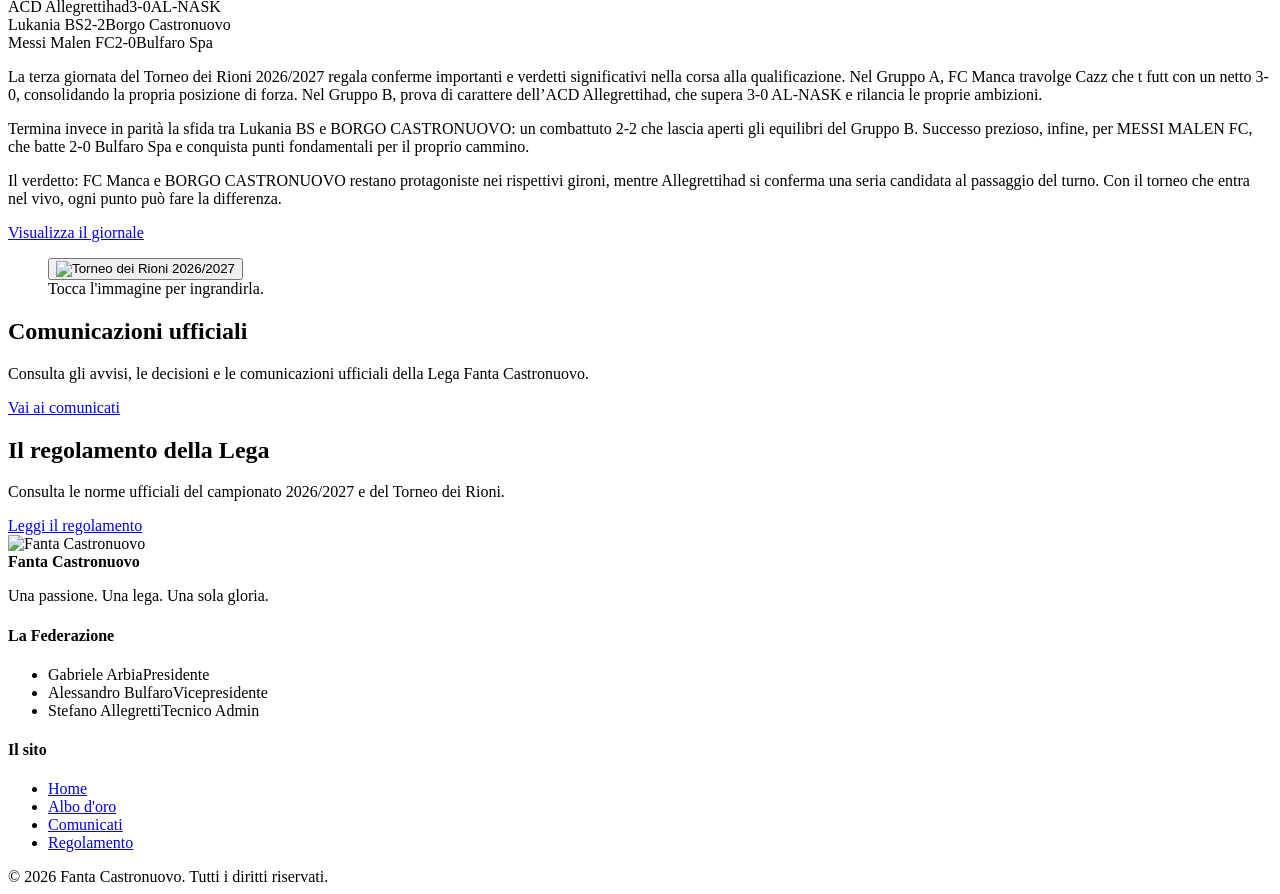
==== commit e097a481: "Add files via upload" ====
--- a/index.html
+++ b/index.html
@@ -1,431 +1,208 @@
-<!DOCTYPE html>
-<html lang="it">
-<head>
-    <meta charset="UTF-8">
-    <meta name="viewport" content="width=device-width, initial-scale=1.0">
-    <meta name="description" content="Sito ufficiale della Lega Fanta Castronuovo 2026/2027. Giornale, comunicazioni e regolamento ufficiale.">
-    <meta name="theme-color" content="#071426">
-
-    <title>Fanta Castronuovo | Stagione 2026/2027</title>
-
-    <link rel="stylesheet" href="assets/css/style.css">
-    <link rel="icon" type="image/png" href="assets/img/logo.png">
-</head>
-
-<body>
-
-    <!-- HEADER -->
-    <header class="site-header">
-        <div class="container header-content">
-
-            <a href="index.html" class="brand">
-                <img src="assets/img/logo.png" alt="Logo Fanta Castronuovo">
-                <div>
-                    <strong>FANTA CASTRONUOVO</strong>
-                    <span>STAGIONE 2026/2027</span>
-                </div>
-            </a>
-
-            <button class="menu-toggle" aria-label="Apri il menu"
-                    aria-expanded="false">
-                <span></span>
-                <span></span>
-                <span></span>
-            </button>
-
-            <nav class="main-nav">
-    <a href="index.html" class="active">Home</a>
-    <a href="#albo-oro">Albo d'oro</a>
-    <a href="#ultimo-giornale">Il Giornale</a>
-    <a href="#torneo-dei-rioni">Il Giornale del Torneo dei Rioni</a>
-    <a href="comunicati.html">Comunicati</a>
-    <a href="regolamento.html">Regolamento</a>
-</nav>
-
-        </div>
-    </header>
-
-
-    <main>
-
-        <!-- HERO -->
-        <section class="hero">
-            <div class="container hero-content">
-
-                <span class="eyebrow">IL NOSTRO SITO TUTTE LE NOVITA' LE TROVI QUI</span>
-
-                <h1>
-                    LEGA<br>
-                    <span>FANTA CASTRONUOVO 26/27</span>
-                </h1>
-
-                <p>
-                    Benvenuti nel portale ufficiale della Lega Fanta Castronuovo.
-                    Notizie, aggiornamenti e comunicazioni della stagione
-                    fantacalcistica 2026/2027.
-                </p>
-
-                
-<div class="intro-actions">
-
-    <a href="#giornale" class="intro-button intro-button-primary">
-        <span>📰</span>
-        LEGGI L'ULTIMO GIORNALE
-    </a>
-
-    <a href="regolamento.html" class="intro-button intro-button-secondary">
-        <span>📋</span>
-        CONSULTA IL REGOLAMENTO
-    </a>
-
-    <a href="comunicati.html" class="intro-button intro-button-tertiary">
-        <span>📢</span>
-        LEGGI L'ULTIMO COMUNICATO
-    </a>
-
-</div>
-
-                </div>
-
-            </div>
-        </section>
-
-
-      
-<section class="honours-section" id="albo-oro">
-
-    <div class="honours-heading">
-        <span>LA STORIA DELLA LEGA</span>
-        <h2>ALBO D'ORO</h2>
-        <p>Le squadre che hanno scritto la storia del Fanta Castronuovo.</p>
-    </div>
-
-    <div class="honours-grid">
-
-        <!-- CAMPIONATO - STILE SERIE A -->
-        <article class="honour-card seriea-card">
-
-            <div class="seriea-header">
-                <div class="seriea-logo">
-                    <span class="seriea-symbol">A</span>
-                    <span class="seriea-name">FANTA<br>CASTRONUOVO</span>
-                </div>
-                <span class="competition-edition">CAMPIONATO</span>
-            </div>
-
-            <div class="seriea-title">
-                <span>PALMARÈS UFFICIALE</span>
-                <h3>ALBO D'ORO</h3>
-                <p>I CAMPIONI DELLA LEGA</p>
-            </div>
-
-            <div class="seriea-winners">
-
-                <div class="seriea-winner">
-                    <div class="winner-season">2025/2026</div>
-                    <div class="winner-details">
-                        <strong>Lele Mosina FC</strong>
-                        <small>Allenatore: Mattia</small>
-                        <small>73 punti</small>
-                    </div>
-                    <span class="winner-trophy">🏆</span>
-                </div>
-
-                <div class="seriea-winner">
-                    <div class="winner-season">2022/2023</div>
-                    <div class="winner-details">
-                        <strong>Horto Muso FC</strong>
-                        <small>Allenatore: Stefano</small>
-                        <small>75 punti</small>
-                    </div>
-                    <span class="winner-trophy">🏆</span>
-                </div>
-
-            </div>
-
-            <div class="seriea-footer">
-                <span>FANTA CASTRONUOVO</span>
-                <span>TRADIZIONE • PASSIONE • VITTORIA</span>
-            </div>
-
-        </article>
-
-
-        <!-- TORNEO DEI RIONI - STILE CHAMPIONS -->
-        <article class="honour-card champions-card">
-
-            <div class="champions-stars"></div>
-
-            <div class="champions-brand">
-                <span class="champions-cup">🏆</span>
-                <span>FANTA CASTRONUOVO</span>
-            </div>
-
-            <div class="champions-title">
-                <span>TORNEO DEI RIONI</span>
-                <h3>CHAMPIONS</h3>
-                <p>ALBO D'ORO</p>
-            </div>
-
-            <div class="champions-winner">
-
-                <span class="champions-label">CAMPIONE 2024/2025</span>
-
-                <div class="champions-team">
-                    Tu Szczeney Dalle Stelle
-                </div>
-
-                <span class="champions-coach">
-                    ALLENATORE: BACCA
-                </span>
-
-                <div class="champions-winner-cup">🏆</div>
-
-            </div>
-
-            <div class="champions-footer">
-                THE CHAMPIONS OF THE RIONI
-            </div>
-
-        </article>
-
-    </div>
-</section>
-
-                </div>
-
-            </div>
-        </section><section id="giornale">
-
-
-        <!-- ULTIMO GIORNALE -->
-        <section class="section latest-newspaper" id="ultimo-giornale">
-            <div class="container">
-
-                <div class="section-heading">
-                    <span class="eyebrow">IL GIORNALE DELLA LEGA</span>
-                    <h2>L'ultima giornata</h2>
-                    <p>
-                        Il racconto, le analisi e i momenti più importanti
-                        dell'ULTIMA GIORNATA.
-                    </p>
-                </div>
-
-                <div class="newspaper-feature">
-
-                    <div class="newspaper-image">
-                        <img
-                            src="assets/img/giornale-ultima.jpg"
-                            alt="Ultima edizione del giornale Fanta Castronuovo"
-                        >
-                    </div>
-
-                    <div class="newspaper-content">
-
-                        <span class="edition-label">
-                            ULTIMA EDIZIONE
-                        </span>
-
-                        <h3>Il punto sulla giornata</h3>
-
-                        <p>
-                            FANTA CASTRONUOVO 26/27<br><br>
-                            DECIMA GIORNATA – LUKANIA E BULFARO COLPISCONO IN TRASFERTA, AL-NASK DOMINA. PARI SPETTACOLO NEL BIG MATCH!<br><br>
-                           DECIMA GIORNATA – LUKANIA E BULFARO COLPISCONO IN TRASFERTA, AL-NASK DOMINA. PARI SPETTACOLO NEL BIG MATCH!
-La decima giornata regala risultati importanti: vittorie esterne per Lukania BS e Bulfaro Spa, successo netto di AL-NASK e spettacolare 2-2 tra FC Manca e Messi Malen FC.
- CAZZ CHE T FUTT – LUKANIA BS 0-2
-**Lukania passa in trasferta: Mora e Frattesi decisivi.**
-Lukania BS conquista tre punti preziosi grazie alle ottime prove di Mora e Frattesi (10). Per gli ospiti brilla anche Ramos G. (7,5), mentre non basta ai padroni di casa l'8 di Hainaut.
-BORGO CASTRONUOVO – BULFARO SPA 0-1
-**Bremer guida la difesa: Bulfaro firma il colpo esterno.**
-Vittoria di misura per Bulfaro Spa, trascinata dalla solidità difensiva di Bremer (8,5) e Delprato (7). A Borgo Castronuovo non bastano le prove di Rabiot (7) e Soulé (6,5).
-AL-NASK – ACD ALLEGRETTIHAD 2-0
-**La panchina fa la differenza: AL-NASK non perdona.**
-AL-NASK domina e conquista tre punti grazie agli ingressi decisivi di Woltemade (9,5) e Sebastiano Esposito (7,5), oltre all'ottimo Thuram (10,5). Ad Allegrettihad non basta il 10 di Pellegrino M.
-FC MANCA – MESSI MALEN FC 2-2
-**Il big match regala spettacolo: nessuno riesce a prevalere.**
-Sfida combattuta fino alla fine. FC Manca si affida a Pulisic (9,5) e Zielinski (7), ma Messi Malen FC risponde con Carnesecchi e Cambiaghi (8). Decisivo anche Hermoso (10,5), entrato dalla panchina. Il 2-2 premia l'equilibrio tra le due formazioni.
-IL PUNTO SULLA DECIMA GIORNATA
-Lukania BS e Bulfaro Spa festeggiano due importanti vittorie esterne, AL-NASK convince con un netto 2-0 e FC Manca e Messi Malen FC si dividono la posta.
-Il campionato entra sempre più nel vivo: ogni punto pesa e la corsa al titolo è ancora tutta da scrivere!
-                        </p>
-
-                        <p class="edition-date">
-                            <strong>Giornata:</strong>
-                            <span>DECIMA GIORNATA</span>
-                        </p>
-
-                        <a href="assets/img/giornale-ultima.jpg"
-                           target="_blank"
-                           class="btn btn-primary">
-                            Visualizza il giornale
-                        </a>
-
-                    </div>
-
-                </div>
-
-            </div>
-        </section>
-
-
-        <!-- TORNEO DEI RIONI -->
-        
-<div class="newspaper-feature">
-
-    <div class="newspaper-image">
-        <video
-            src="assets/video/torneo-rioni-2026-2027.mp4"
-            controls
-            playsinline
-            preload="metadata"
-            aria-label="Video del Torneo dei Rioni 2026/2027">
-            Il tuo browser non supporta la riproduzione video.
-        </video>
-    </div>
-
-    <div class="newspaper-content">
-
-        <span class="edition-label">EDIZIONE SPECIALE</span>
-
-        <h3>🏆 TORNEO DEI RIONI 26/27</h3>
-
-        <p>
-            <strong>PRE-GIORNATA</strong><br><br>
-
-            <strong>IL TORNEO RITORNA: È TEMPO DI VERDETTI!</strong><br><br>
-
-            <strong>La prossima giornata può cambiare il destino di diversi rioni: Bulfaro Spa e AL-NASK sono con le spalle al muro.</strong><br><br>
-
-            Dopo la pausa, torna finalmente il Torneo dei Rioni 2026/2027. E lo fa nel momento più delicato della competizione: la prossima giornata potrebbe rappresentare uno spartiacque decisivo per le ambizioni di diverse squadre.<br><br>
-
-            I riflettori sono puntati soprattutto su Bulfaro Spa e AL-NASK, attualmente ultime nei rispettivi gironi. Per entrambe il margine d’errore è ormai ridottissimo: un’eventuale sconfitta, accompagnata dai successi delle dirette concorrenti, potrebbe sancire matematicamente l’eliminazione dal torneo.<br><br>
-
-            Nel <strong>Gruppo A</strong>, FC Manca guarda tutti dall’alto con 9 punti, mentre Cazz che t futt e Messi Malen FC cercano di consolidare le proprie ambizioni. Per Bulfaro Spa, ferma a quota 1, la prossima sfida potrebbe trasformarsi in un vero e proprio dentro o fuori.<br><br>
-
-            Situazione altrettanto delicata nel <strong>Gruppo B</strong>: Borgo Castronuovo guida con 7 punti, seguito da ACD Allegrettihad a 6 e Lukania BS a 4. In fondo alla graduatoria c’è AL-NASK, ancora a zero punti, chiamata a un’impresa per mantenere vive le speranze di qualificazione.<br><br>
-
-            Non ci sono più margini per distrazioni: ogni gol, ogni punto e ogni risultato possono diventare decisivi.<br><br>
-
-            Il Torneo dei Rioni riaccende i motori. Per qualcuno sarà l’occasione di avvicinarsi alla qualificazione, per altri potrebbe essere l’ultima chiamata.<br><br>
-
-            <strong>IL TORNEO RITORNA. LA POSTA IN PALIO È ALTISSIMA. IL DESTINO DEI RIONI È NELLE LORO MANI.</strong>
-        </p>
-
-        <p class="edition-date">
-            <strong>Edizione:</strong>
-            <span>PRE-GIORNATA</span>
-        </p>
-
-        <a href="assets/video/torneo-rioni-2026-2027.mp4"
-           target="_blank"
-           class="btn btn-primary">
-            Guarda il video
-        </a>
-
-    </div>
-
-</div>
-
-
-                    </div>
-
-                </div>
-
-            </div>
-        </section>
-
-
-        <!-- COMUNICAZIONI -->
-        <section class="section official-communications">
-            <div class="container">
-
-                <div class="section-heading">
-                    <span class="eyebrow">AVVISI DELLA LEGA</span>
-                    <h2>Comunicazioni ufficiali</h2>
-                    <p>
-                        Tutti gli aggiornamenti e le decisioni
-                        dell'amministrazione.
-                    </p>
-                </div>
-
-                <div class="communication-preview">
-
-                    <div>
-                        <span class="edition-label">AREA UFFICIALE</span>
-                        <h3>Le comunicazioni della Federazione</h3>
-                        <p>
-                            Consulta gli avvisi, le decisioni e le
-                            comunicazioni ufficiali della Lega Fanta
-                            Castronuovo.
-                        </p>
-                    </div>
-
-                    <a href="comunicati.html" class="btn btn-primary">
-                        Vai ai comunicati
-                    </a>
-
-                </div>
-
-            </div>
-        </section>
-
-
-        <!-- REGOLAMENTO -->
-        <section class="section">
-            <div class="container">
-
-                <div class="regulation-banner">
-
-                    <div class="regulation-content">
-                        <span class="eyebrow">DOCUMENTO UFFICIALE</span>
-                        <h2>Il regolamento della Lega</h2>
-                        <p>
-                            Consulta le norme ufficiali del campionato
-                            2026/2027 e del Torneo dei Rioni.
-                        </p>
-
-                        <a href="regolamento.html" class="btn btn-primary">
-                            Leggi il regolamento
-                        </a>
-                    </div>
-
-                </div>
-
-            </div>
-        </section>
-
-    </main>
-
-
-    <!-- FOOTER -->
-    <footer class="site-footer">
-        <div class="container footer-content">
-
-            <div class="footer-brand">
-                <img src="assets/img/logo.png" alt="Fanta Castronuovo">
-
-                <div>
-                    <strong>FANTA CASTRONUOVO</strong>
-                </div>
-            </div>
-
-            <div class="footer-links">
-                <a href="index.html">Home</a>
-                <a href="comunicati.html">Comunicati</a>
-                <a href="regolamento.html">Regolamento</a>
-            </div>
-
-        </div>
-
-        <div class="container footer-bottom">
-            © <span id="current-year"></span> Fanta Castronuovo.
-            Tutti i diritti riservati.
-        </div>
-    </footer>
-
-
-    <script src="assets/js/script.js"></script>
-
-</body>
-</html>
+<!DOCTYPE html>
+<html lang="it">
+<head>
+<meta charset="UTF-8">
+<meta name="viewport" content="width=device-width, initial-scale=1.0">
+<meta name="description" content="Sito ufficiale della Lega Fanta Castronuovo 2026/2027. Giornale, comunicazioni e regolamento ufficiale.">
+<meta name="theme-color" content="#04193a">
+<title>Fanta Castronuovo | Stagione 2026/2027</title>
+<link rel="preconnect" href="https://fonts.googleapis.com">
+<link rel="preconnect" href="https://fonts.gstatic.com" crossorigin>
+<link rel="stylesheet" href="assets/css/style.css">
+<link rel="icon" type="image/png" href="assets/img/logo.png">
+</head><body data-intro="true">
+<a class="skip-link" href="#contenuto">Vai al contenuto</a>
+
+<div class="notice">
+  <div class="container">
+    <p><strong>Avviso della Federazione.</strong> <span data-deadline-text>Quota di iscrizione di € 25,00: scadenza il 21 novembre 2026.</span> <a href="comunicati.html#comunicato-2">Leggi il comunicato</a></p>
+    <span class="notice-count" data-deadline-count>Scadenza 21 novembre 2026</span>
+  </div>
+</div>
+
+<header class="site-header">
+  <div class="container header-content">
+    <a href="index.html" class="brand">
+      <img src="assets/img/logo.png" alt="Logo Fanta Castronuovo">
+      <div><strong>Fanta Castronuovo</strong><span>Stagione 2026/2027</span></div>
+    </a>
+    <button class="menu-toggle" aria-label="Apri il menu" aria-expanded="false"><span></span><span></span><span></span></button>
+    <nav class="main-nav" aria-label="Navigazione principale">
+      <a href="index.html" class="active">Home</a>
+      <a href="index.html#albo-oro">Albo d'oro</a>
+      <a href="index.html#ultimo-giornale">Il Giornale</a>
+      <a href="index.html#torneo-dei-rioni">Torneo dei Rioni</a>
+      <a href="comunicati.html">Comunicati</a>
+      <a href="regolamento.html">Regolamento</a>
+    </nav>
+  </div>
+</header>
+
+<main id="contenuto">
+
+<section class="hero">
+  <div class="container hero-grid">
+    <div>
+      <h1>Fanta<br>Castronuovo</h1>
+      <p class="hero-season">Stagione 2026/2027</p>
+      <p class="hero-lead">Il portale ufficiale della Lega: notizie, aggiornamenti e comunicazioni della stagione fantacalcistica 2026/2027.</p>
+      <div class="hero-actions">
+        <a href="#ultimo-giornale" class="btn btn-primary">Leggi l'ultimo giornale</a>
+        <a href="comunicati.html" class="btn btn-ghost">Leggi l'ultimo comunicato</a>
+        <a href="regolamento.html" class="btn btn-ghost">Consulta il regolamento</a>
+      </div>
+    </div>
+    <div class="hero-crest"><img src="assets/img/logo.png" alt="Logo Fanta Castronuovo, edizione 2026/2027"></div>
+  </div>
+  <div class="tricolore"></div>
+</section>
+
+<section class="section" id="aggiornamenti">
+  <div class="container">
+    <div class="section-heading">
+      <h2>Ultimi aggiornamenti</h2>
+      <p>Tutto quello che è stato pubblicato di recente, dal più nuovo al più vecchio.</p>
+    </div>
+    <div class="updates">
+      <a class="update" href="#ultimo-giornale"><time datetime="2026-11-08">8 novembre 2026</time><span class="tag tag-news">Il Giornale</span><h3>Decima giornata: AL-NASK domina, Lukania e Bulfaro vincono in trasferta</h3><span class="go">Leggi</span></a>
+      <a class="update" href="comunicati.html#comunicato-3"><time datetime="2026-11-06">6 novembre 2026</time><span class="tag">Comunicato</span><h3>Gestione degli infortuni e sostituzione dei giocatori</h3><span class="go">Leggi</span></a>
+      <a class="update" href="comunicati.html#comunicato-2"><time datetime="2026-10-28">28 ottobre 2026</time><span class="tag">Comunicato</span><h3>Scadenza versamento quota di iscrizione – Stagione 2026/2027</h3><span class="go">Leggi</span></a>
+    </div>
+  </div>
+</section>
+
+<section class="section section-dark" id="albo-oro">
+  <div class="container">
+    <div class="section-heading">
+      <h2>Albo d'oro</h2>
+      <p>Le squadre che hanno scritto la storia del Fanta Castronuovo.</p>
+    </div>
+    <div class="honours">
+      <article class="honour">
+        <div class="honour-head"><svg viewBox="0 0 24 24" fill="none" stroke="currentColor" stroke-width="1.6" stroke-linecap="round" stroke-linejoin="round" aria-hidden="true"><path d="M8 4h8v5a4 4 0 0 1-8 0V4Z"/><path d="M8 6H5a1 1 0 0 0-1 1c0 2.2 1.6 4 4 4M16 6h3a1 1 0 0 1 1 1c0 2.2-1.6 4-4 4"/><path d="M12 13v4M8.5 20h7M10 17h4v3h-4z"/></svg><h3>Campionato</h3></div>
+        <p class="honour-sub">Palmarès ufficiale · I campioni della Lega</p>
+        <div class="honour-row"><div class="honour-year">2025/2026</div><div><div class="honour-team">Lele Mosina FC</div><div class="honour-coach">Allenatore: Mattia</div></div><div class="honour-pts">73 punti</div></div>
+        <div class="honour-row"><div class="honour-year">2022/2023</div><div><div class="honour-team">Horto Muso FC</div><div class="honour-coach">Allenatore: Stefano</div></div><div class="honour-pts">75 punti</div></div>
+      </article>
+      <article class="honour honour-single">
+        <div class="honour-head"><svg viewBox="0 0 24 24" fill="none" stroke="currentColor" stroke-width="1.6" stroke-linecap="round" stroke-linejoin="round" aria-hidden="true"><path d="M8 4h8v5a4 4 0 0 1-8 0V4Z"/><path d="M8 6H5a1 1 0 0 0-1 1c0 2.2 1.6 4 4 4M16 6h3a1 1 0 0 1 1 1c0 2.2-1.6 4-4 4"/><path d="M12 13v4M8.5 20h7M10 17h4v3h-4z"/></svg><h3>Torneo dei Rioni</h3></div>
+        <p class="honour-sub">Champions · Albo d'oro</p>
+        <div class="honour-row"><div><div class="honour-year">Campione 2024/2025</div><div class="honour-team" style="margin-top:8px">Tu Szczeney Dalle Stelle</div><div class="honour-coach">Allenatore: Bacca</div></div></div>
+      </article>
+    </div>
+  </div>
+</section>
+
+<section class="section" id="ultimo-giornale">
+  <div class="container">
+    <div class="section-heading">
+      <h2>Il Giornale della Lega</h2>
+      <p>Il racconto, le analisi e i momenti più importanti dell'ultima giornata.</p>
+    </div>
+    <div class="edition">
+      <figure class="cover">
+        <button type="button" data-lightbox aria-label="Ingrandisci il giornale"><img src="assets/img/giornale-ultima.jpg" alt="Ultima edizione del giornale Fanta Castronuovo" width="1086" height="1448"></button>
+        <figcaption>Tocca l'immagine per ingrandirla.</figcaption>
+      </figure>
+      <div>
+        <div class="edition-meta"><span class="tag tag-news">Ultima edizione</span><span>Decima giornata · 8 novembre 2026</span></div>
+        <h3>Lukania e Bulfaro colpiscono in trasferta, AL-NASK domina. Pari spettacolo nel big match!</h3>
+        <p class="edition-lead">La decima giornata regala risultati importanti: vittorie esterne per Lukania BS e Bulfaro Spa, successo netto di AL-NASK e spettacolare 2-2 tra FC Manca e Messi Malen FC.</p>
+        <div class="results" aria-label="Risultati della decima giornata">
+          <div class="result"><span>Cazz che t futt</span><span class="score">0-2</span><span>Lukania BS</span></div>
+          <div class="result"><span>Borgo Castronuovo</span><span class="score">0-1</span><span>Bulfaro Spa</span></div>
+          <div class="result"><span>AL-NASK</span><span class="score">2-0</span><span>ACD Allegrettihad</span></div>
+          <div class="result"><span>FC Manca</span><span class="score">2-2</span><span>Messi Malen FC</span></div>
+        </div>
+        <div class="reports">
+          <div class="report"><h4>Cazz che t futt – Lukania BS 0-2</h4><p><strong>Lukania passa in trasferta: Mora e Frattesi decisivi.</strong>Lukania BS conquista tre punti preziosi grazie alle ottime prove di Mora e Frattesi (10). Per gli ospiti brilla anche Ramos G. (7,5), mentre non basta ai padroni di casa l'8 di Hainaut.</p></div>
+          <div class="report"><h4>Borgo Castronuovo – Bulfaro Spa 0-1</h4><p><strong>Bremer guida la difesa: Bulfaro firma il colpo esterno.</strong>Vittoria di misura per Bulfaro Spa, trascinata dalla solidità difensiva di Bremer (8,5) e Delprato (7). A Borgo Castronuovo non bastano le prove di Rabiot (7) e Soulé (6,5).</p></div>
+          <div class="report"><h4>AL-NASK – ACD Allegrettihad 2-0</h4><p><strong>La panchina fa la differenza: AL-NASK non perdona.</strong>AL-NASK domina e conquista tre punti grazie agli ingressi decisivi di Woltemade (9,5) e Sebastiano Esposito (7,5), oltre all'ottimo Thuram (10,5). Ad Allegrettihad non basta il 10 di Pellegrino M.</p></div>
+          <div class="report"><h4>FC Manca – Messi Malen FC 2-2</h4><p><strong>Il big match regala spettacolo: nessuno riesce a prevalere.</strong>Sfida combattuta fino alla fine. FC Manca si affida a Pulisic (9,5) e Zielinski (7), ma Messi Malen FC risponde con Carnesecchi e Cambiaghi (8). Decisivo anche Hermoso (10,5), entrato dalla panchina. Il 2-2 premia l'equilibrio tra le due formazioni.</p></div>
+        </div>
+        <div class="verdict">
+          <h4>Il punto sulla decima giornata</h4>
+          <p>Lukania BS e Bulfaro Spa festeggiano due importanti vittorie esterne, AL-NASK convince con un netto 2-0 e FC Manca e Messi Malen FC si dividono la posta. Il campionato entra sempre più nel vivo: ogni punto pesa e la corsa al titolo è ancora tutta da scrivere!</p>
+        </div>
+        <a href="assets/img/giornale-ultima.jpg" target="_blank" rel="noopener" class="btn btn-dark">Visualizza il giornale</a>
+      </div>
+    </div>
+  </div>
+</section>
+
+<section class="section section-tint" id="torneo-dei-rioni">
+  <div class="container">
+    <div class="section-heading">
+      <h2>Torneo dei Rioni 2026/2027</h2>
+      <p>Il racconto, le analisi e i momenti più importanti del Torneo dei Rioni 2026/2027.</p>
+    </div>
+    <div class="edition reverse">
+      <div class="prose">
+        <div class="edition-meta"><span class="tag tag-news">Edizione speciale</span><span>Terza giornata</span></div>
+        <h3>FC Manca e Allegretihad dominano, pari spettacolo tra Lukania e Borgo</h3>
+        <div class="results" aria-label="Risultati della terza giornata del Torneo dei Rioni">
+          <div class="result"><span>FC Manca</span><span class="score">3-0</span><span>Cazz che t futt</span></div>
+          <div class="result"><span>ACD Allegrettihad</span><span class="score">3-0</span><span>AL-NASK</span></div>
+          <div class="result"><span>Lukania BS</span><span class="score">2-2</span><span>Borgo Castronuovo</span></div>
+          <div class="result"><span>Messi Malen FC</span><span class="score">2-0</span><span>Bulfaro Spa</span></div>
+        </div>
+        <p>La terza giornata del Torneo dei Rioni 2026/2027 regala conferme importanti e verdetti significativi nella corsa alla qualificazione. Nel Gruppo A, FC Manca travolge Cazz che t futt con un netto 3-0, consolidando la propria posizione di forza. Nel Gruppo B, prova di carattere dell’ACD Allegrettihad, che supera 3-0 AL-NASK e rilancia le proprie ambizioni.</p>
+        <p>Termina invece in parità la sfida tra Lukania BS e BORGO CASTRONUOVO: un combattuto 2-2 che lascia aperti gli equilibri del Gruppo B. Successo prezioso, infine, per MESSI MALEN FC, che batte 2-0 Bulfaro Spa e conquista punti fondamentali per il proprio cammino.</p>
+        <p>Il verdetto: FC Manca e BORGO CASTRONUOVO restano protagoniste nei rispettivi gironi, mentre Allegrettihad si conferma una seria candidata al passaggio del turno. Con il torneo che entra nel vivo, ogni punto può fare la differenza.</p>
+        <a href="assets/img/torneo-rioni-2026-2027.jpg" target="_blank" rel="noopener" class="btn btn-dark">Visualizza il giornale</a>
+      </div>
+      <figure class="cover">
+        <button type="button" data-lightbox aria-label="Ingrandisci il giornale del Torneo dei Rioni"><img src="assets/img/torneo-rioni-2026-2027.jpg" alt="Torneo dei Rioni 2026/2027" width="1179" height="1162"></button>
+        <figcaption>Tocca l'immagine per ingrandirla.</figcaption>
+      </figure>
+    </div>
+  </div>
+</section>
+
+<section class="section">
+  <div class="container panels">
+    <div class="panel panel-blue">
+      <h2>Comunicazioni ufficiali</h2>
+      <p>Consulta gli avvisi, le decisioni e le comunicazioni ufficiali della Lega Fanta Castronuovo.</p>
+      <a href="comunicati.html" class="btn btn-white">Vai ai comunicati</a>
+    </div>
+    <div class="panel panel-white">
+      <h2>Il regolamento della Lega</h2>
+      <p>Consulta le norme ufficiali del campionato 2026/2027 e del Torneo dei Rioni.</p>
+      <a href="regolamento.html" class="btn btn-dark">Leggi il regolamento</a>
+    </div>
+  </div>
+</section>
+
+</main>
+
+<footer class="site-footer">
+  <div class="tricolore"></div>
+  <div class="container footer-grid">
+    <div class="footer-brand">
+      <img src="assets/img/logo.png" alt="Fanta Castronuovo">
+      <div><strong>Fanta Castronuovo</strong><p>Una passione. Una lega. Una sola gloria.</p></div>
+    </div>
+    <div>
+      <h4>La Federazione</h4>
+      <ul>
+        <li>Gabriele Arbia<span>Presidente</span></li>
+        <li>Alessandro Bulfaro<span>Vicepresidente</span></li>
+        <li>Stefano Allegretti<span>Tecnico Admin</span></li>
+      </ul>
+    </div>
+    <div>
+      <h4>Il sito</h4>
+      <ul>
+        <li><a href="index.html">Home</a></li>
+        <li><a href="index.html#albo-oro">Albo d'oro</a></li>
+        <li><a href="comunicati.html">Comunicati</a></li>
+        <li><a href="regolamento.html">Regolamento</a></li>
+      </ul>
+    </div>
+  </div>
+  <div class="container footer-bottom">© <span data-year>2026</span> Fanta Castronuovo. Tutti i diritti riservati.</div>
+</footer>
+<script src="assets/js/script.js"></script>
+</body>
+</html>
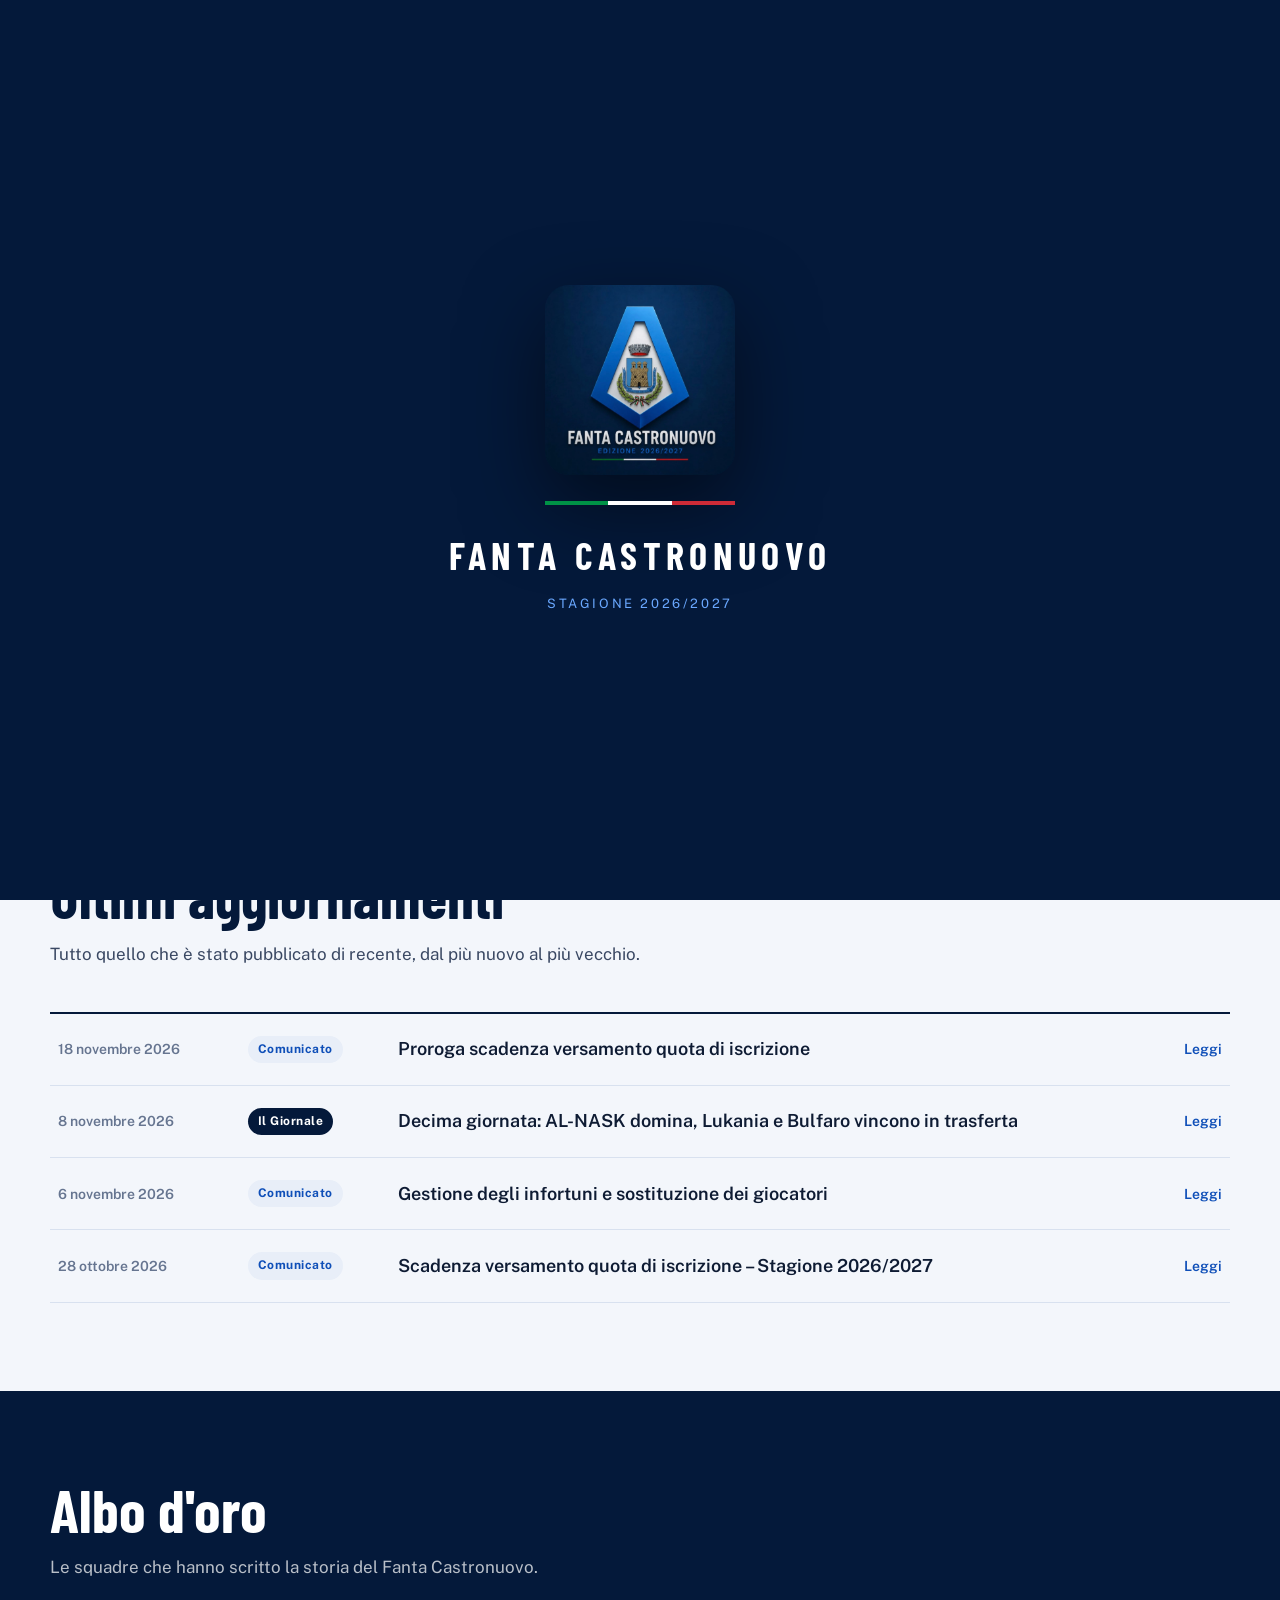
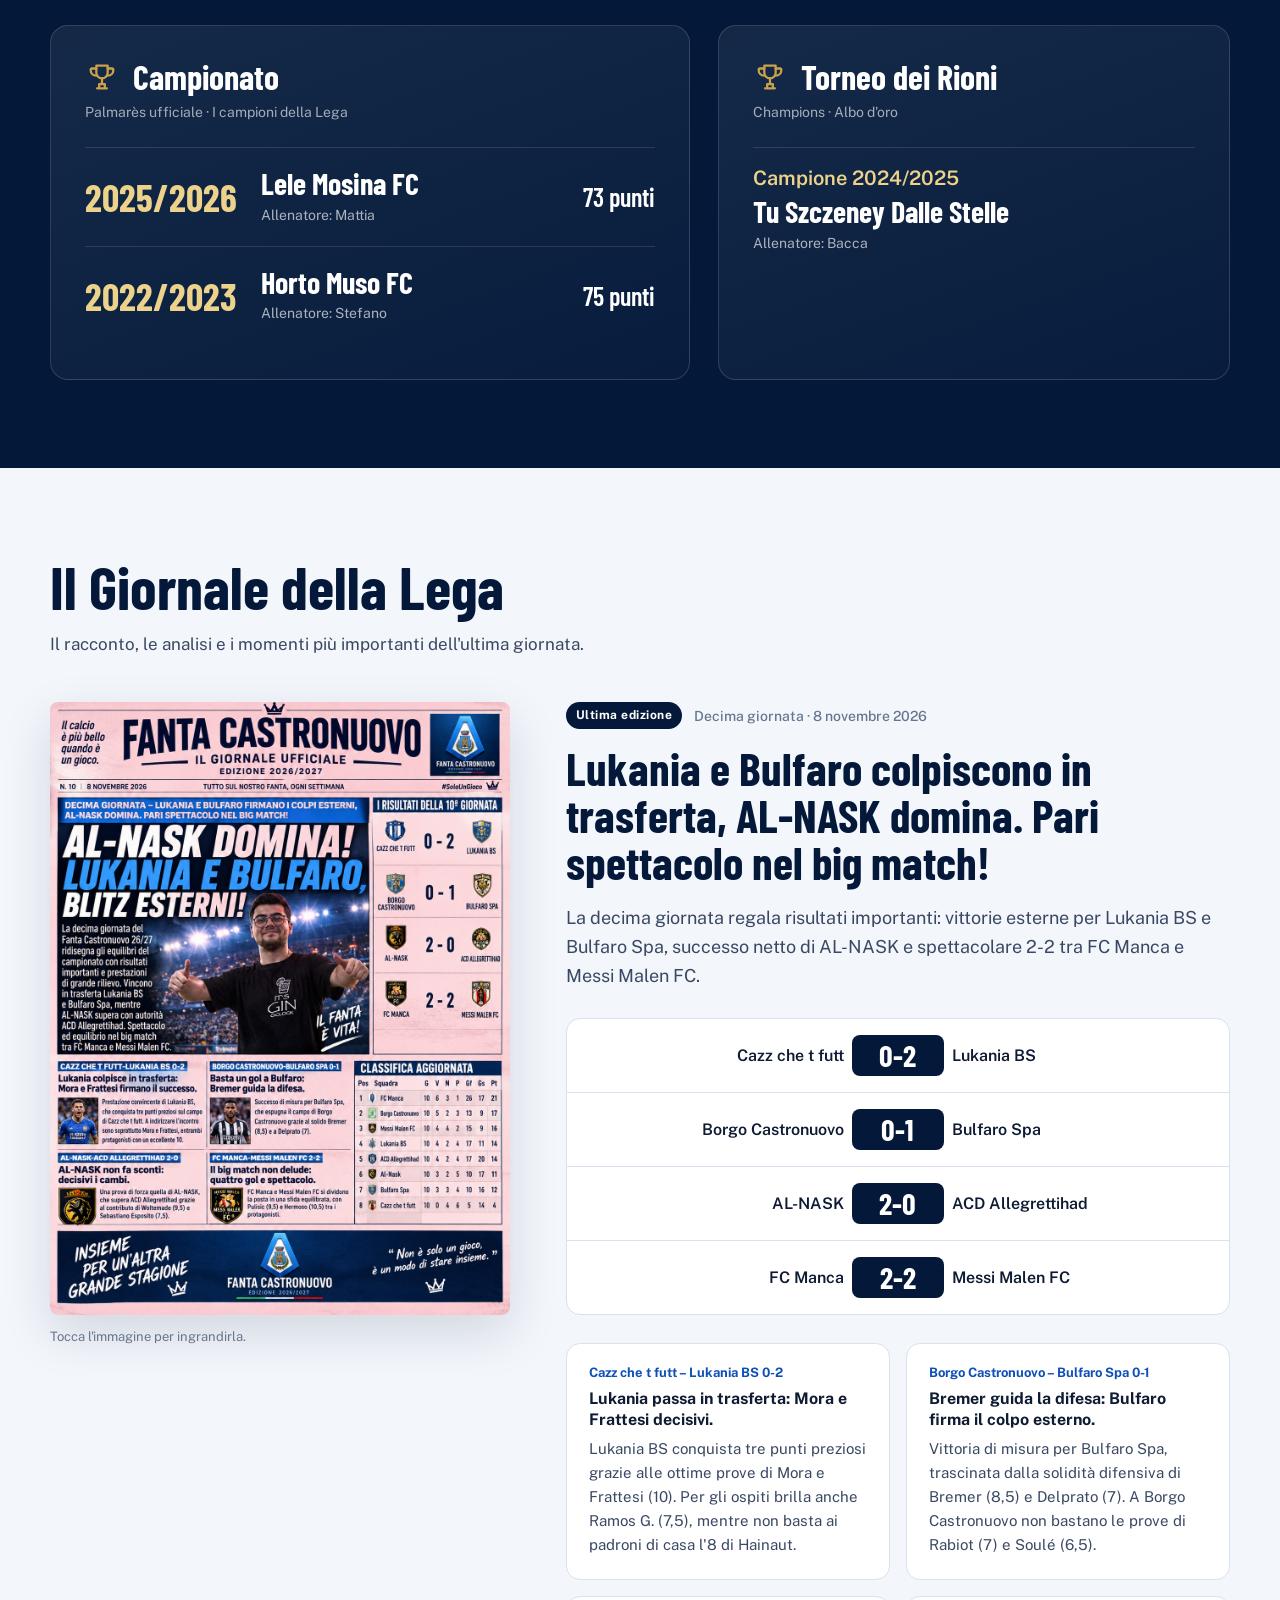
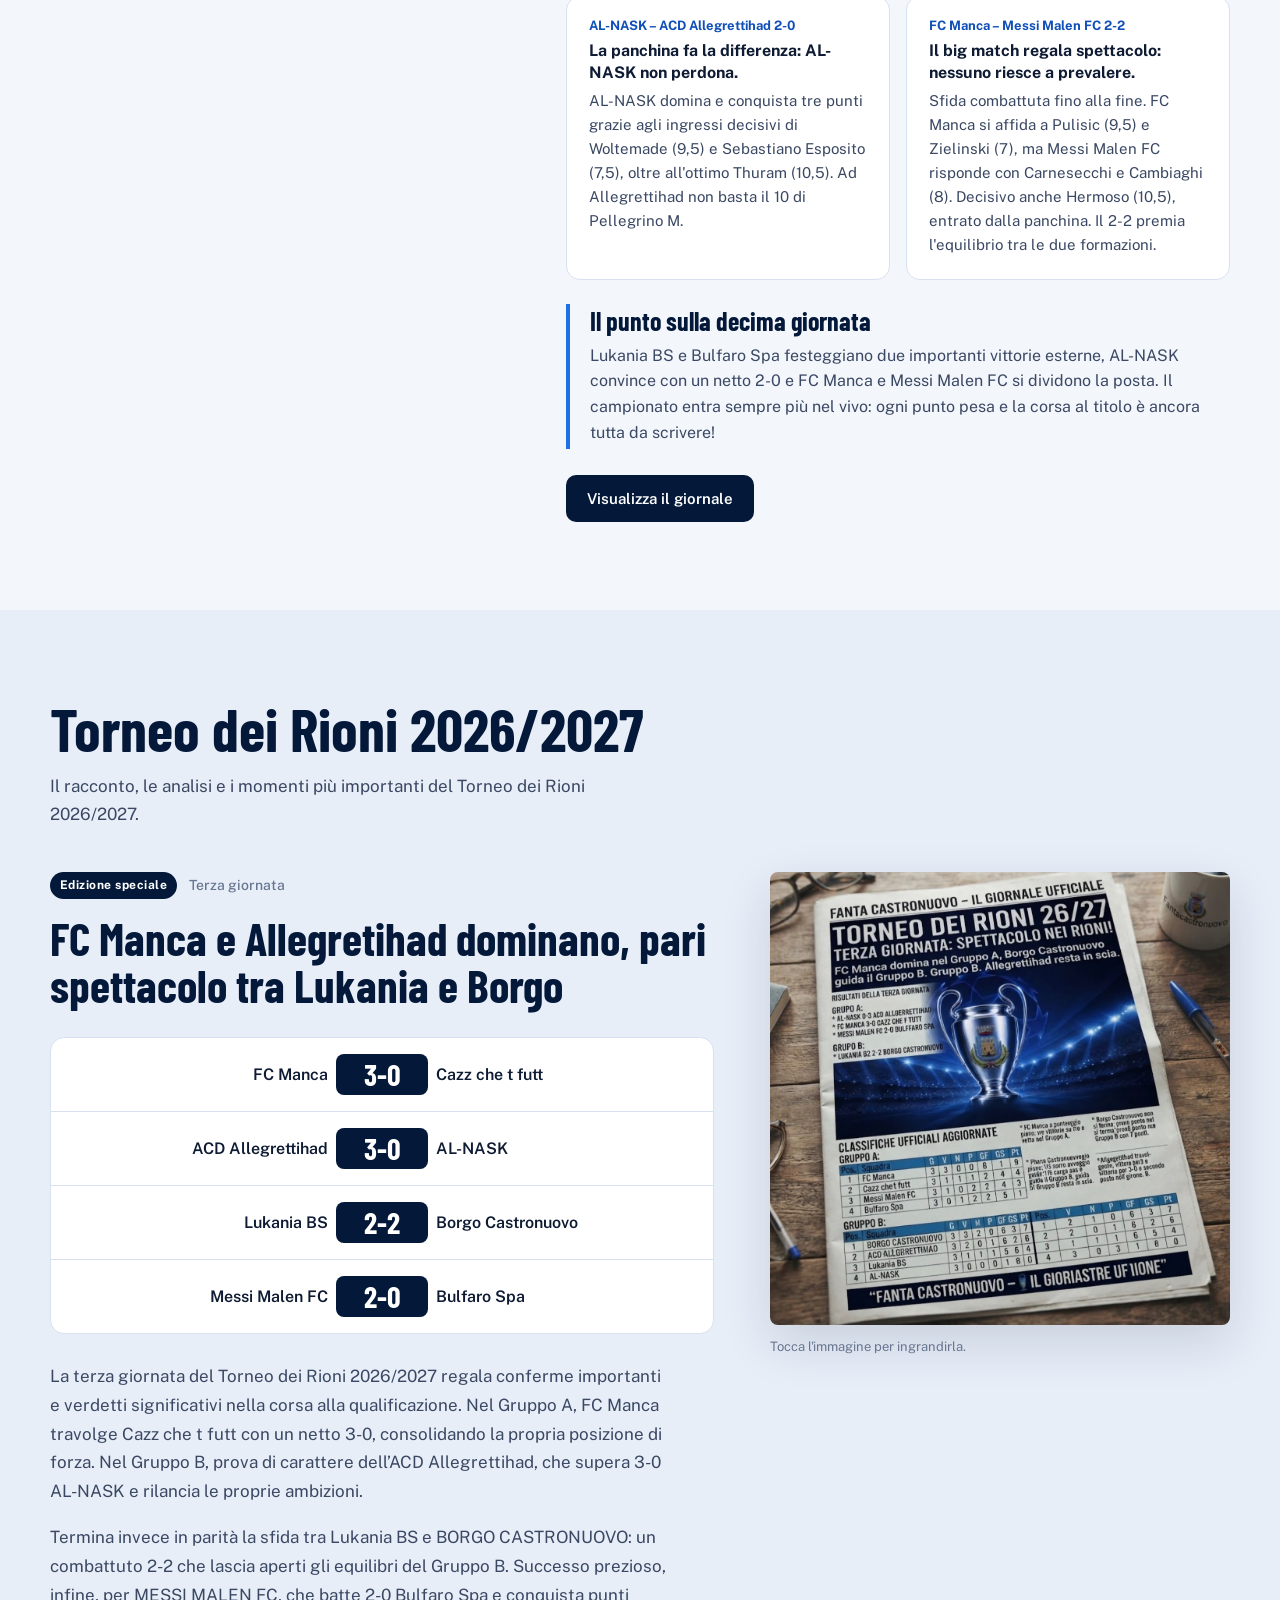
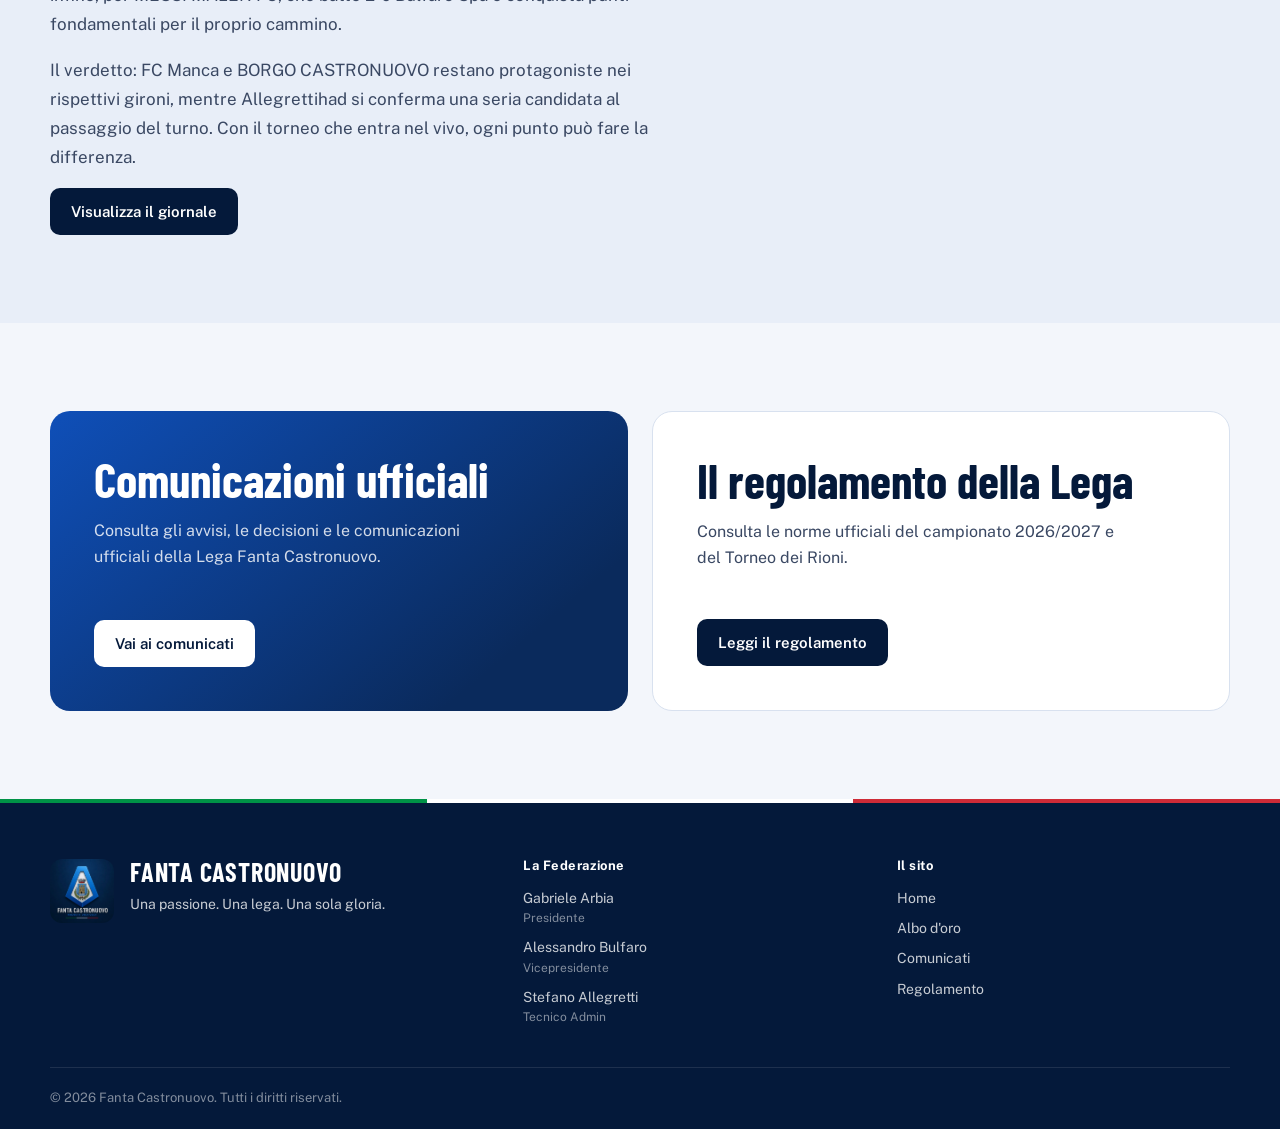
==== commit 1cfb651b: "Update index.html" ====
--- a/index.html
+++ b/index.html
@@ -10,13 +10,14 @@
 <link rel="preconnect" href="https://fonts.gstatic.com" crossorigin>
 <link rel="stylesheet" href="assets/css/style.css">
 <link rel="icon" type="image/png" href="assets/img/logo.png">
-</head><body data-intro="true">
+</head>
+<body data-intro="true">
 <a class="skip-link" href="#contenuto">Vai al contenuto</a>
 
 <div class="notice">
   <div class="container">
-    <p><strong>Avviso della Federazione.</strong> <span data-deadline-text>Quota di iscrizione di € 25,00: scadenza il 21 novembre 2026.</span> <a href="comunicati.html#comunicato-2">Leggi il comunicato</a></p>
-    <span class="notice-count" data-deadline-count>Scadenza 21 novembre 2026</span>
+    <p><strong>Avviso della Federazione.</strong> <span data-deadline-text>Quota di iscrizione di € 25,00: scadenza prorogata al 31 dicembre 2026.</span> <a href="comunicati.html#comunicato-4">Leggi il comunicato</a></p>
+    <span class="notice-count" data-deadline-count>Scadenza 31 dicembre 2026</span>
   </div>
 </div>
 
@@ -64,6 +65,7 @@
       <p>Tutto quello che è stato pubblicato di recente, dal più nuovo al più vecchio.</p>
     </div>
     <div class="updates">
+      <a class="update" href="comunicati.html#comunicato-4"><time datetime="2026-11-18">18 novembre 2026</time><span class="tag">Comunicato</span><h3>Proroga scadenza versamento quota di iscrizione</h3><span class="go">Leggi</span></a>
       <a class="update" href="#ultimo-giornale"><time datetime="2026-11-08">8 novembre 2026</time><span class="tag tag-news">Il Giornale</span><h3>Decima giornata: AL-NASK domina, Lukania e Bulfaro vincono in trasferta</h3><span class="go">Leggi</span></a>
       <a class="update" href="comunicati.html#comunicato-3"><time datetime="2026-11-06">6 novembre 2026</time><span class="tag">Comunicato</span><h3>Gestione degli infortuni e sostituzione dei giocatori</h3><span class="go">Leggi</span></a>
       <a class="update" href="comunicati.html#comunicato-2"><time datetime="2026-10-28">28 ottobre 2026</time><span class="tag">Comunicato</span><h3>Scadenza versamento quota di iscrizione – Stagione 2026/2027</h3><span class="go">Leggi</span></a>
--- a/assets/css/style.css
+++ b/assets/css/style.css
@@ -0,0 +1,315 @@
+/* ==========================================================
+   FANTA CASTRONUOVO 2026/2027 — Stile istituzionale
+   Palette derivata dal logo: navy profondo, blu reale, tricolore
+   ========================================================== */
+@import url('https://fonts.googleapis.com/css2?family=Barlow+Condensed:wght@500;600;700;800&family=Public+Sans:wght@400;500;600;700&display=swap');
+
+:root{
+  --ink:#04193a;
+  --ink-2:#0a2a5c;
+  --royal:#1f6fe5;
+  --royal-d:#0f4fb8;
+  --sky:#6aa8ff;
+  --paper:#f3f6fb;
+  --tint:#e8eef8;
+  --text:#0e1b33;
+  --text-2:#3a4863;
+  --muted:#667590;
+  --line:#d8e1ef;
+  --gold:#c9a24a;
+  --gold-l:#ecd28a;
+  --it-green:#009246;
+  --it-red:#ce2b37;
+  --display:'Barlow Condensed','Arial Narrow',Impact,sans-serif;
+  --body:'Public Sans','Segoe UI',Arial,sans-serif;
+  --shadow:0 18px 50px rgba(4,25,58,.14);
+  --header-h:72px;
+}
+*,*::before,*::after{box-sizing:border-box}
+html{scroll-behavior:smooth;scroll-padding-top:calc(var(--header-h) + 24px)}
+body{margin:0;font-family:var(--body);font-size:16px;line-height:1.6;color:var(--text);background:var(--paper);-webkit-font-smoothing:antialiased}
+img{max-width:100%;display:block}
+a{color:var(--royal-d);text-decoration:none}
+a:hover{text-decoration:underline}
+h1,h2,h3,h4{font-family:var(--display);font-weight:700;line-height:1.02;margin:0;color:var(--ink)}
+p{margin:0 0 1em}
+:focus-visible{outline:3px solid var(--sky);outline-offset:3px;border-radius:4px}
+.container{width:min(1180px,calc(100% - 48px));margin-inline:auto}
+.skip-link{position:absolute;left:-999px;top:8px;background:#fff;color:var(--ink);padding:10px 16px;border-radius:8px;z-index:200000}
+.skip-link:focus{left:12px}
+.tricolore{height:4px;background:linear-gradient(90deg,var(--it-green) 0 33.33%,#fff 33.33% 66.66%,var(--it-red) 66.66%)}
+
+.notice{background:var(--royal-d);color:#fff;font-size:14px}
+.notice .container{display:flex;gap:16px;align-items:center;justify-content:space-between;padding:9px 0;flex-wrap:wrap}
+.notice p{margin:0}
+.notice a{color:#fff;font-weight:600;text-decoration:underline;text-underline-offset:3px}
+.notice-count{background:rgba(255,255,255,.16);border-radius:99px;padding:2px 12px;font-weight:600;white-space:nowrap}
+
+.site-header{position:sticky;top:0;z-index:1000;background:rgba(4,25,58,.94);backdrop-filter:blur(14px);-webkit-backdrop-filter:blur(14px);border-bottom:1px solid rgba(255,255,255,.08);transition:box-shadow .3s}
+.site-header.scrolled{box-shadow:0 10px 30px rgba(0,0,0,.35)}
+.header-content{display:flex;align-items:center;justify-content:space-between;height:var(--header-h);gap:24px}
+.brand{display:flex;align-items:center;gap:14px;color:#fff;text-decoration:none!important}
+.brand img{width:46px;height:46px;border-radius:10px;object-fit:cover;box-shadow:0 0 0 1px rgba(255,255,255,.15)}
+.brand strong{display:block;font-family:var(--display);font-size:26px;font-weight:700;letter-spacing:.03em;line-height:1;text-transform:uppercase}
+.brand span{display:block;font-size:12px;color:var(--sky);letter-spacing:.06em;margin-top:3px}
+.main-nav{display:flex;align-items:center;gap:4px}
+.main-nav a{color:rgba(255,255,255,.78);font-size:14px;font-weight:500;padding:8px 12px;border-radius:8px;position:relative;white-space:nowrap}
+.main-nav a:hover{color:#fff;background:rgba(255,255,255,.08);text-decoration:none}
+.main-nav a.active{color:#fff}
+.main-nav a.active::after{content:"";position:absolute;left:12px;right:12px;bottom:0;height:2px;background:var(--royal);border-radius:2px}
+.menu-toggle{display:none;width:46px;height:46px;border:1px solid rgba(255,255,255,.2);border-radius:10px;background:transparent;cursor:pointer;padding:0;position:relative}
+.menu-toggle span{position:absolute;left:12px;right:12px;height:2px;background:#fff;border-radius:2px;transition:.25s}
+.menu-toggle span:nth-child(1){top:15px}.menu-toggle span:nth-child(2){top:22px}.menu-toggle span:nth-child(3){top:29px}
+.menu-toggle.active span:nth-child(1){top:22px;transform:rotate(45deg)}
+.menu-toggle.active span:nth-child(2){opacity:0}
+.menu-toggle.active span:nth-child(3){top:22px;transform:rotate(-45deg)}
+
+.btn{display:inline-flex;align-items:center;justify-content:center;gap:8px;font:600 15px/1 var(--body);padding:15px 20px;border-radius:10px;border:1px solid transparent;cursor:pointer;transition:transform .2s,background .2s;text-decoration:none!important}
+.btn:hover{transform:translateY(-2px)}
+.btn-primary{background:var(--royal);color:#fff;box-shadow:0 10px 26px rgba(31,111,229,.38)}
+.btn-primary:hover{background:#3380f2}
+.btn-ghost{background:rgba(255,255,255,.07);color:#fff;border-color:rgba(255,255,255,.28)}
+.btn-ghost:hover{background:rgba(255,255,255,.14)}
+.btn-dark{background:var(--ink);color:#fff}
+.btn-dark:hover{background:var(--ink-2)}
+.btn-white{background:#fff;color:var(--ink)}
+
+.hero{position:relative;background:var(--ink);color:#fff;overflow:hidden;isolation:isolate}
+.hero::before{content:"";position:absolute;inset:0;z-index:-1;background:radial-gradient(60% 80% at 78% 45%,rgba(31,111,229,.38),transparent 70%),radial-gradient(40% 50% at 8% 100%,rgba(15,79,184,.35),transparent 70%)}
+.hero-grid{display:grid;grid-template-columns:minmax(0,1.05fr) minmax(0,.95fr);align-items:center;gap:32px;padding:64px 0 88px}
+.hero h1{color:#fff;font-size:clamp(40px,7vw,104px);font-weight:800;line-height:.9;text-transform:uppercase}
+.hero-season{font-family:var(--display);font-size:clamp(24px,3vw,36px);font-weight:600;color:var(--sky);margin:22px 0 0;letter-spacing:.06em}
+.hero-lead{max-width:46ch;font-size:18px;color:rgba(255,255,255,.8);margin:20px 0 34px}
+.hero-actions{display:flex;flex-wrap:wrap;gap:12px}
+.hero-crest{display:flex;justify-content:center}
+.hero-crest img{width:min(520px,100%);aspect-ratio:1179/1152;object-fit:cover;-webkit-mask-image:radial-gradient(closest-side,#000 64%,transparent 100%);mask-image:radial-gradient(closest-side,#000 64%,transparent 100%)}
+.hero .tricolore,.page-hero .tricolore{position:absolute;left:0;right:0;bottom:0}
+
+.section{padding:88px 0}
+.section-tint{background:var(--tint)}
+.section-dark{background:var(--ink);color:#fff}
+.section-dark h2,.section-dark h3{color:#fff}
+.section-heading{max-width:62ch;margin-bottom:44px}
+.section-heading h2{font-size:clamp(38px,5vw,60px)}
+.section-heading p{margin:14px 0 0;color:var(--text-2);font-size:17px}
+.section-dark .section-heading p{color:rgba(255,255,255,.72)}
+
+.updates{border-top:2px solid var(--ink)}
+.update{display:grid;grid-template-columns:170px 130px 1fr auto;gap:20px;align-items:center;padding:22px 8px;border-bottom:1px solid var(--line);color:var(--text);transition:background .2s}
+.update:hover{background:#fff;text-decoration:none}
+.update time{font-weight:600;color:var(--muted);font-size:14px}
+.tag{display:inline-block;font-size:12px;font-weight:700;letter-spacing:.04em;padding:4px 10px;border-radius:99px;background:var(--tint);color:var(--royal-d);justify-self:start}
+.tag-news{background:var(--ink);color:#fff}
+.update h3{font-family:var(--body);font-size:18px;font-weight:600;line-height:1.35;color:var(--text)}
+.update .go{font-size:14px;font-weight:600;color:var(--royal-d)}
+
+.honours{display:grid;grid-template-columns:1.25fr 1fr;gap:28px}
+.honour{border:1px solid rgba(255,255,255,.14);border-radius:18px;padding:34px;background:linear-gradient(160deg,rgba(255,255,255,.07),rgba(255,255,255,.02))}
+.honour-head{display:flex;align-items:center;gap:14px;margin-bottom:6px}
+.honour-head svg{width:34px;height:34px;flex:none;color:var(--gold)}
+.honour h3{font-size:34px}
+.honour-sub{color:rgba(255,255,255,.62);font-size:14px;margin:0 0 24px}
+.honour-row{display:grid;grid-template-columns:auto 1fr auto;gap:24px;align-items:center;padding:20px 0;border-top:1px solid rgba(255,255,255,.12)}
+.honour-year{font-family:var(--display);font-size:38px;font-weight:700;color:var(--gold-l);line-height:1}
+.honour-team{font-family:var(--display);font-size:30px;font-weight:700;color:#fff;line-height:1.05}
+.honour-coach{font-size:14px;color:rgba(255,255,255,.66);margin-top:4px}
+.honour-pts{font-family:var(--display);font-size:26px;font-weight:600;color:#fff;text-align:right;line-height:1}
+.honour-single .honour-row{grid-template-columns:1fr}
+.honour-single .honour-year{font-size:20px;font-family:var(--body);font-weight:600}
+
+.edition{display:grid;grid-template-columns:minmax(0,.9fr) minmax(0,1.3fr);gap:56px;align-items:start}
+.edition.reverse{grid-template-columns:minmax(0,1.3fr) minmax(0,.9fr)}
+.edition.reverse .cover{order:2}
+.cover{position:sticky;top:calc(var(--header-h) + 24px);margin:0}
+.cover button{display:block;width:100%;padding:0;border:0;background:none;cursor:zoom-in;border-radius:8px;overflow:hidden;box-shadow:var(--shadow);transition:transform .3s}
+.cover button:hover{transform:translateY(-4px)}
+.cover img{width:100%;height:auto}
+.cover figcaption{font-size:13px;color:var(--muted);margin-top:12px}
+.edition-meta{display:flex;gap:12px;align-items:center;margin-bottom:16px;font-size:14px;color:var(--muted);font-weight:500}
+.edition h3{font-size:clamp(32px,4vw,46px);margin-bottom:18px}
+.edition-lead{font-size:18px;color:var(--text-2);max-width:60ch}
+.results{margin:28px 0;border:1px solid var(--line);border-radius:14px;background:#fff;overflow:hidden}
+.result{display:grid;grid-template-columns:1fr 92px 1fr;align-items:center;gap:8px;padding:16px 20px;border-bottom:1px solid var(--line);font-weight:600}
+.result:last-child{border-bottom:0}
+.result span:first-child{text-align:right}
+.score{font-family:var(--display);font-size:30px;font-weight:700;text-align:center;background:var(--ink);color:#fff;border-radius:8px;padding:4px 0;line-height:1.1}
+.reports{display:grid;grid-template-columns:1fr 1fr;gap:16px;margin-bottom:24px}
+.report{background:#fff;border:1px solid var(--line);border-radius:14px;padding:22px}
+.report h4{font-family:var(--body);font-size:13px;font-weight:700;color:var(--royal-d);margin-bottom:8px}
+.report p{margin:0;font-size:15px;color:var(--text-2)}
+.report p strong{display:block;color:var(--text);font-size:16px;margin-bottom:6px;line-height:1.35}
+.verdict{border-left:4px solid var(--royal);padding:4px 0 4px 20px;margin:0 0 26px}
+.verdict h4{font-size:26px;margin-bottom:8px}
+.verdict p{margin:0;color:var(--text-2)}
+.prose p{max-width:62ch;color:var(--text-2);font-size:17px;line-height:1.7}
+
+.panels{display:grid;grid-template-columns:1fr 1fr;gap:24px}
+.panel{border-radius:20px;padding:44px;display:flex;flex-direction:column;align-items:flex-start;gap:14px;min-height:300px}
+.panel h2{font-size:clamp(34px,4vw,48px)}
+.panel p{max-width:42ch;margin:0 0 10px}
+.panel-blue{background:linear-gradient(140deg,var(--royal-d),var(--ink-2) 80%)}
+.panel-blue h2{color:#fff}
+.panel-blue p{color:rgba(255,255,255,.82)}
+.panel-white{background:#fff;border:1px solid var(--line)}
+.panel-white p{color:var(--text-2)}
+.panel .btn{margin-top:auto}
+
+.site-footer{background:var(--ink);color:rgba(255,255,255,.78)}
+.footer-grid{display:grid;grid-template-columns:1.3fr 1fr 1fr;gap:40px;padding:56px 0 40px}
+.footer-brand{display:flex;gap:16px;align-items:flex-start}
+.footer-brand img{width:64px;height:64px;border-radius:12px;object-fit:cover}
+.footer-brand strong{font-family:var(--display);font-size:26px;color:#fff;text-transform:uppercase;letter-spacing:.03em;display:block;line-height:1}
+.footer-brand p{margin:8px 0 0;font-size:14px}
+.site-footer h4{font-family:var(--body);font-size:13px;font-weight:700;color:#fff;margin-bottom:14px;letter-spacing:.04em}
+.site-footer ul{list-style:none;margin:0;padding:0;display:grid;gap:8px;font-size:14px}
+.site-footer a{color:rgba(255,255,255,.78)}
+.site-footer a:hover{color:#fff}
+.site-footer li span{color:rgba(255,255,255,.5);display:block;font-size:12px}
+.footer-bottom{border-top:1px solid rgba(255,255,255,.1);padding:20px 0;font-size:13px;color:rgba(255,255,255,.5)}
+
+.page-hero{position:relative;background:var(--ink);color:#fff;padding:52px 0 60px;overflow:hidden;isolation:isolate}
+.page-hero::before{content:"";position:absolute;inset:0;z-index:-1;background:radial-gradient(50% 120% at 90% 0,rgba(31,111,229,.4),transparent 70%)}
+.page-hero h1{color:#fff;font-size:clamp(44px,6.5vw,84px);font-weight:800;text-transform:uppercase}
+.page-hero p{color:rgba(255,255,255,.78);font-size:18px;margin:14px 0 0;max-width:56ch}
+.breadcrumb{display:flex;gap:10px;font-size:14px;color:rgba(255,255,255,.6);margin-bottom:22px}
+.breadcrumb a{color:rgba(255,255,255,.85)}
+.hero-meta{display:flex;flex-wrap:wrap;gap:10px;margin-top:26px}
+.hero-meta span{background:rgba(255,255,255,.1);border:1px solid rgba(255,255,255,.18);border-radius:99px;padding:6px 14px;font-size:13px;font-weight:500}
+.hero-tools{margin-top:22px}
+
+.doc-layout{display:grid;grid-template-columns:290px minmax(0,1fr);gap:56px;align-items:start}
+.doc-side{position:sticky;top:calc(var(--header-h) + 24px)}
+.doc-side h3{font-family:var(--body);font-size:13px;font-weight:700;color:var(--muted);margin-bottom:12px;letter-spacing:.04em}
+.doc-index{display:grid;gap:2px;border-left:2px solid var(--line)}
+.doc-index a{display:block;padding:8px 14px;margin-left:-2px;border-left:2px solid transparent;font-size:14px;color:var(--text-2);line-height:1.35}
+.doc-index a:hover{color:var(--ink);text-decoration:none;background:rgba(31,111,229,.06)}
+.doc-index a.active{color:var(--royal-d);border-left-color:var(--royal);font-weight:600;background:rgba(31,111,229,.08)}
+.search{margin-bottom:22px}
+.search input{width:100%;font:500 15px var(--body);padding:13px 14px;border:1px solid var(--line);border-radius:10px;background:#fff;color:var(--text)}
+.search input:focus{outline:3px solid rgba(31,111,229,.3);border-color:var(--royal)}
+.search-count{font-size:13px;color:var(--muted);margin-top:8px;min-height:20px}
+.no-results{display:none;background:#fff;border:1px dashed var(--line);border-radius:14px;padding:30px;text-align:center;color:var(--muted)}
+.no-results.show{display:block}
+
+.regulation-document{min-width:0}
+.regulation-article{background:#fff;border:1px solid var(--line);border-radius:16px;padding:40px 44px;margin-bottom:20px}
+.regulation-article[hidden]{display:none}
+.article-number{display:inline-block;font-size:12px;font-weight:700;letter-spacing:.08em;color:var(--royal-d);background:rgba(31,111,229,.1);padding:4px 10px;border-radius:6px;margin-bottom:14px}
+.regulation-article h2{font-size:clamp(30px,3.4vw,40px);margin-bottom:20px}
+.regulation-article h3{font-size:26px;margin:26px 0 12px}
+.regulation-article p,.regulation-article li{max-width:68ch;font-size:16.5px;line-height:1.72;color:var(--text-2)}
+.regulation-article p strong{color:var(--text)}
+.regulation-article ul,.regulation-article ol{padding-left:22px;margin:0 0 1.2em}
+.regulation-article li{margin-bottom:6px}
+.regulation-article li::marker{color:var(--royal)}
+mark{background:#fff1a8;color:inherit;border-radius:3px;padding:0 2px}
+.prize-table{border:1px solid var(--line);border-radius:12px;overflow:hidden;margin:18px 0 22px;max-width:520px}
+.prize-row{display:flex;justify-content:space-between;align-items:center;gap:20px;padding:15px 20px;border-bottom:1px solid var(--line);background:var(--paper)}
+.prize-row:last-child{border-bottom:0}
+.prize-row span{font-size:15.5px;color:var(--text-2)}
+.prize-row strong{font-family:var(--display);font-size:30px;color:var(--royal-d);line-height:1}
+.final-communication{background:linear-gradient(140deg,var(--royal-d),var(--ink-2));border-radius:16px;padding:36px 44px;margin:28px 0 20px}
+.final-communication .article-number{background:rgba(255,255,255,.16);color:#fff}
+.final-communication h2{color:#fff;font-size:34px;margin-bottom:12px}
+.final-communication p{color:rgba(255,255,255,.88);margin:0;max-width:60ch}
+.official-signatures{margin:34px 0}
+.official-signatures h2{font-size:34px;margin-bottom:18px}
+.signatures-grid{display:grid;grid-template-columns:repeat(3,1fr);gap:16px}
+.signatures-grid>div{background:#fff;border:1px solid var(--line);border-top:4px solid var(--royal);border-radius:12px;padding:24px}
+.signatures-grid strong{font-size:12px;font-weight:700;letter-spacing:.06em;color:var(--muted);display:block}
+.signatures-grid h3{font-size:28px;margin:8px 0 12px}
+.signatures-grid span{display:block;font-size:14px;color:var(--text-2)}
+.signatures-grid small{color:var(--muted);font-size:13px}
+.document-final-note{font-size:14.5px;color:var(--muted);border-top:1px solid var(--line);padding-top:22px;max-width:70ch;line-height:1.7}
+
+.communications-list{display:grid;gap:26px;min-width:0}
+.communication-card{background:#fff;border:1px solid var(--line);border-left:5px solid var(--royal);border-radius:16px;padding:38px 42px}
+.communication-header{display:flex;justify-content:space-between;align-items:center;gap:14px;flex-wrap:wrap;margin-bottom:18px}
+.edition-label{display:inline-block;font-size:12px;font-weight:700;letter-spacing:.06em;color:var(--royal-d);background:rgba(31,111,229,.1);padding:5px 12px;border-radius:99px}
+.communication-date{font-size:14px;font-weight:600;color:var(--muted)}
+.communication-card h2{font-size:clamp(30px,3.4vw,42px);margin-bottom:20px}
+.communication-card p,.communication-card li{max-width:68ch;font-size:16.5px;line-height:1.72;color:var(--text-2)}
+.communication-card ul,.communication-card ol{padding-left:22px;margin:0 0 1.2em}
+.communication-card li{margin-bottom:10px}
+.communication-card li::marker{color:var(--royal);font-weight:700}
+.communication-card strong{color:var(--text)}
+.brief{display:grid;grid-template-columns:repeat(auto-fit,minmax(170px,1fr));gap:1px;background:var(--line);border:1px solid var(--line);border-radius:12px;overflow:hidden;margin:0 0 26px}
+.brief div{background:var(--paper);padding:16px 18px}
+.brief dt{font-size:12px;font-weight:600;color:var(--muted);margin-bottom:4px}
+.brief dd{margin:0;font-family:var(--display);font-size:24px;font-weight:700;color:var(--ink);line-height:1.1}
+.communication-signature{margin-top:30px;padding-top:22px;border-top:1px solid var(--line)}
+.communication-signature strong{display:block;font-family:var(--display);font-size:24px;color:var(--ink)}
+.communication-signature span{font-size:14px;color:var(--muted)}
+
+.lightbox{position:fixed;inset:0;z-index:99999;display:flex;align-items:center;justify-content:center;padding:24px;background:rgba(2,10,25,.95);opacity:0;visibility:hidden;transition:.3s}
+.lightbox.active{opacity:1;visibility:visible}
+.lightbox img{max-height:92vh;max-width:96%;object-fit:contain;border-radius:8px}
+.lightbox-close{position:absolute;top:18px;right:22px;width:46px;height:46px;border-radius:50%;border:1px solid rgba(255,255,255,.35);background:rgba(255,255,255,.1);color:#fff;font-size:28px;cursor:pointer}
+body.lightbox-open{overflow:hidden}
+
+.fc-intro{position:fixed;inset:0;z-index:100000;background:var(--ink);display:flex;flex-direction:column;align-items:center;justify-content:center;color:#fff;transition:transform .9s cubic-bezier(.77,0,.18,1),opacity .4s .6s;cursor:pointer}
+.fc-intro.hide{transform:translateY(-100%);opacity:0;pointer-events:none}
+.fc-intro img{width:190px;height:190px;object-fit:cover;border-radius:24px;animation:introLogo .9s cubic-bezier(.2,.8,.2,1) both;box-shadow:0 30px 80px rgba(0,0,0,.5)}
+.fc-intro-line{display:block;width:190px;height:4px;margin:26px 0 20px;background:linear-gradient(90deg,var(--it-green) 0 33.33%,#fff 33.33% 66.66%,var(--it-red) 66.66%);transform-origin:left;animation:introLine .9s .5s cubic-bezier(.2,.8,.2,1) both}
+.fc-intro p{margin:0;font-family:var(--display);font-size:clamp(26px,5vw,38px);font-weight:700;letter-spacing:.14em;text-transform:uppercase;animation:introText .8s .7s both}
+.fc-intro small{margin-top:8px;color:var(--sky);font-size:13px;letter-spacing:.2em;animation:introText .8s .9s both}
+@keyframes introLogo{from{opacity:0;transform:scale(.8)}to{opacity:1;transform:none}}
+@keyframes introLine{from{transform:scaleX(0)}to{transform:scaleX(1)}}
+@keyframes introText{from{opacity:0;transform:translateY(10px)}to{opacity:1;transform:none}}
+
+@media (max-width:1060px){
+  .main-nav a{padding:8px 9px;font-size:13px}
+  .honours,.edition,.edition.reverse,.panels,.footer-grid{grid-template-columns:1fr}
+  .edition.reverse .cover{order:0}
+  .cover{position:static;max-width:460px}
+  .doc-layout{grid-template-columns:1fr;gap:24px}
+  .doc-side{position:sticky;top:var(--header-h);z-index:50;background:var(--paper);margin:0 -24px;padding:10px 24px;border-bottom:1px solid var(--line)}
+  .doc-side h3,.doc-side .search-count{display:none}
+  .doc-index{display:flex;overflow-x:auto;border-left:0;gap:6px;padding-bottom:4px;scrollbar-width:none}
+  .doc-index a{white-space:nowrap;border:1px solid var(--line);border-radius:99px;margin:0;background:#fff;padding:7px 14px}
+  .doc-index a.active{border-color:var(--royal)}
+  .search{margin-bottom:10px}
+}
+@media (max-width:900px){
+  .menu-toggle{display:block}
+  .main-nav{position:fixed;top:var(--header-h);left:0;right:0;flex-direction:column;align-items:stretch;background:var(--ink);padding:14px 24px 26px;border-bottom:1px solid rgba(255,255,255,.1);transform:translateY(-12px);opacity:0;visibility:hidden;transition:.25s;max-height:calc(100vh - var(--header-h));overflow:auto}
+  .main-nav.active{transform:none;opacity:1;visibility:visible}
+  .main-nav a{font-size:17px;padding:14px 8px;border-bottom:1px solid rgba(255,255,255,.08);border-radius:0}
+  .main-nav a.active::after{display:none}
+  .hero-grid{grid-template-columns:1fr;padding:40px 0 70px}
+  .hero-crest{order:-1}
+  .hero-crest img{width:min(320px,80%)}
+  .update{grid-template-columns:1fr auto;gap:8px 16px}
+  .update time,.update .tag{grid-column:1}
+  .update h3{grid-column:1/-1}
+  .update .go{grid-column:2;grid-row:1}
+}
+@media (max-width:640px){
+  .container{width:calc(100% - 36px)}
+  .section{padding:60px 0}
+  .honour{padding:24px}
+  .honour-row{grid-template-columns:1fr;gap:6px}
+  .honour-pts{text-align:left}
+  .reports,.signatures-grid{grid-template-columns:1fr}
+  .result{grid-template-columns:1fr 70px 1fr;padding:14px 12px;font-size:14px}
+  .regulation-article,.communication-card,.final-communication{padding:26px 22px}
+  .panel{padding:30px}
+  .doc-side{margin:0 -18px;padding:10px 18px}
+}
+@media (prefers-reduced-motion:reduce){
+  html{scroll-behavior:auto}
+  .fc-intro,.fc-intro *{animation:none!important;transition:none!important}
+  .btn:hover,.cover button:hover{transform:none}
+}
+@media print{
+  .notice,.site-header,.doc-side,.site-footer,.fc-intro,.hero-tools,.tricolore{display:none!important}
+  body,.page-hero{background:#fff!important;color:#000}
+  .page-hero{padding:0 0 20px}
+  .page-hero::before{display:none}
+  .page-hero h1,.page-hero p,.breadcrumb,.breadcrumb a{color:#000!important}
+  .hero-meta span{border-color:#999;color:#000;background:none}
+  .doc-layout{display:block}
+  .regulation-article,.communication-card{border:1px solid #bbb;break-inside:avoid}
+  .final-communication{background:#fff!important;border:1px solid #bbb}
+  .final-communication h2,.final-communication p{color:#000}
+}
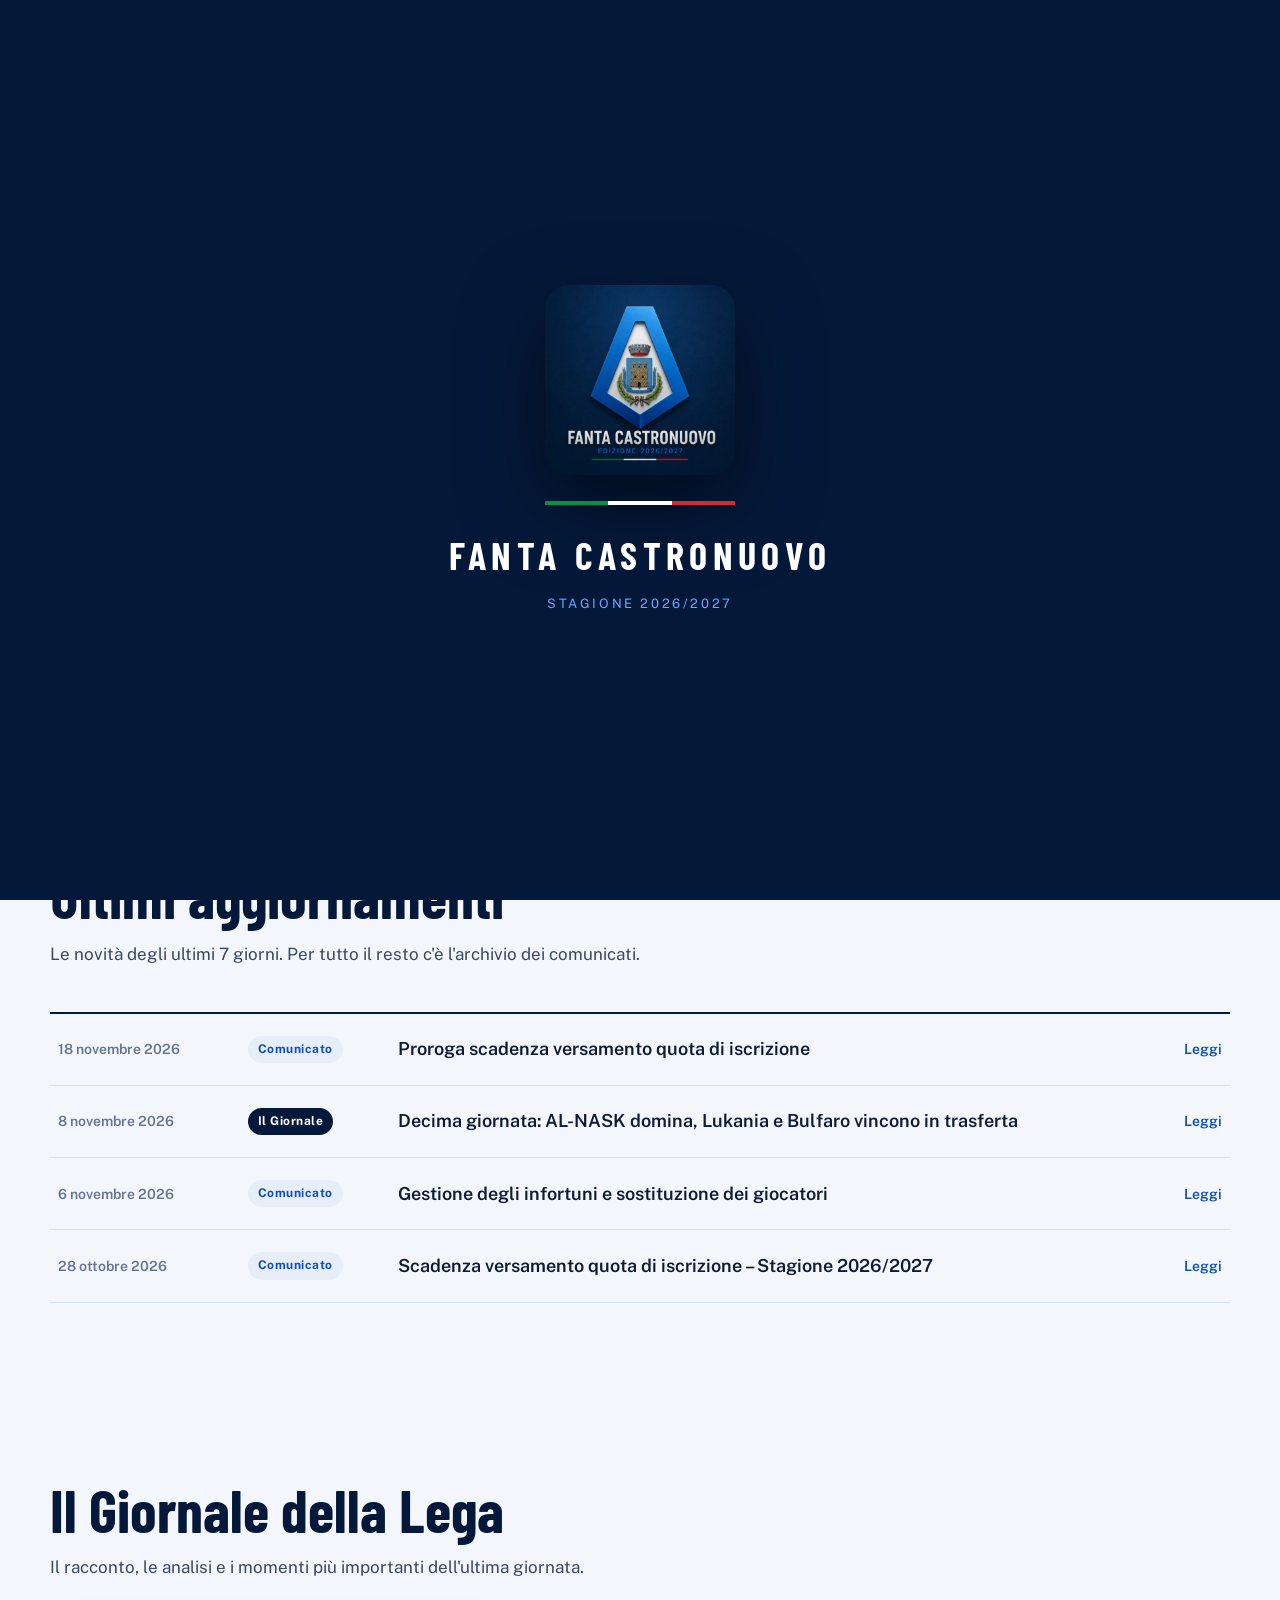
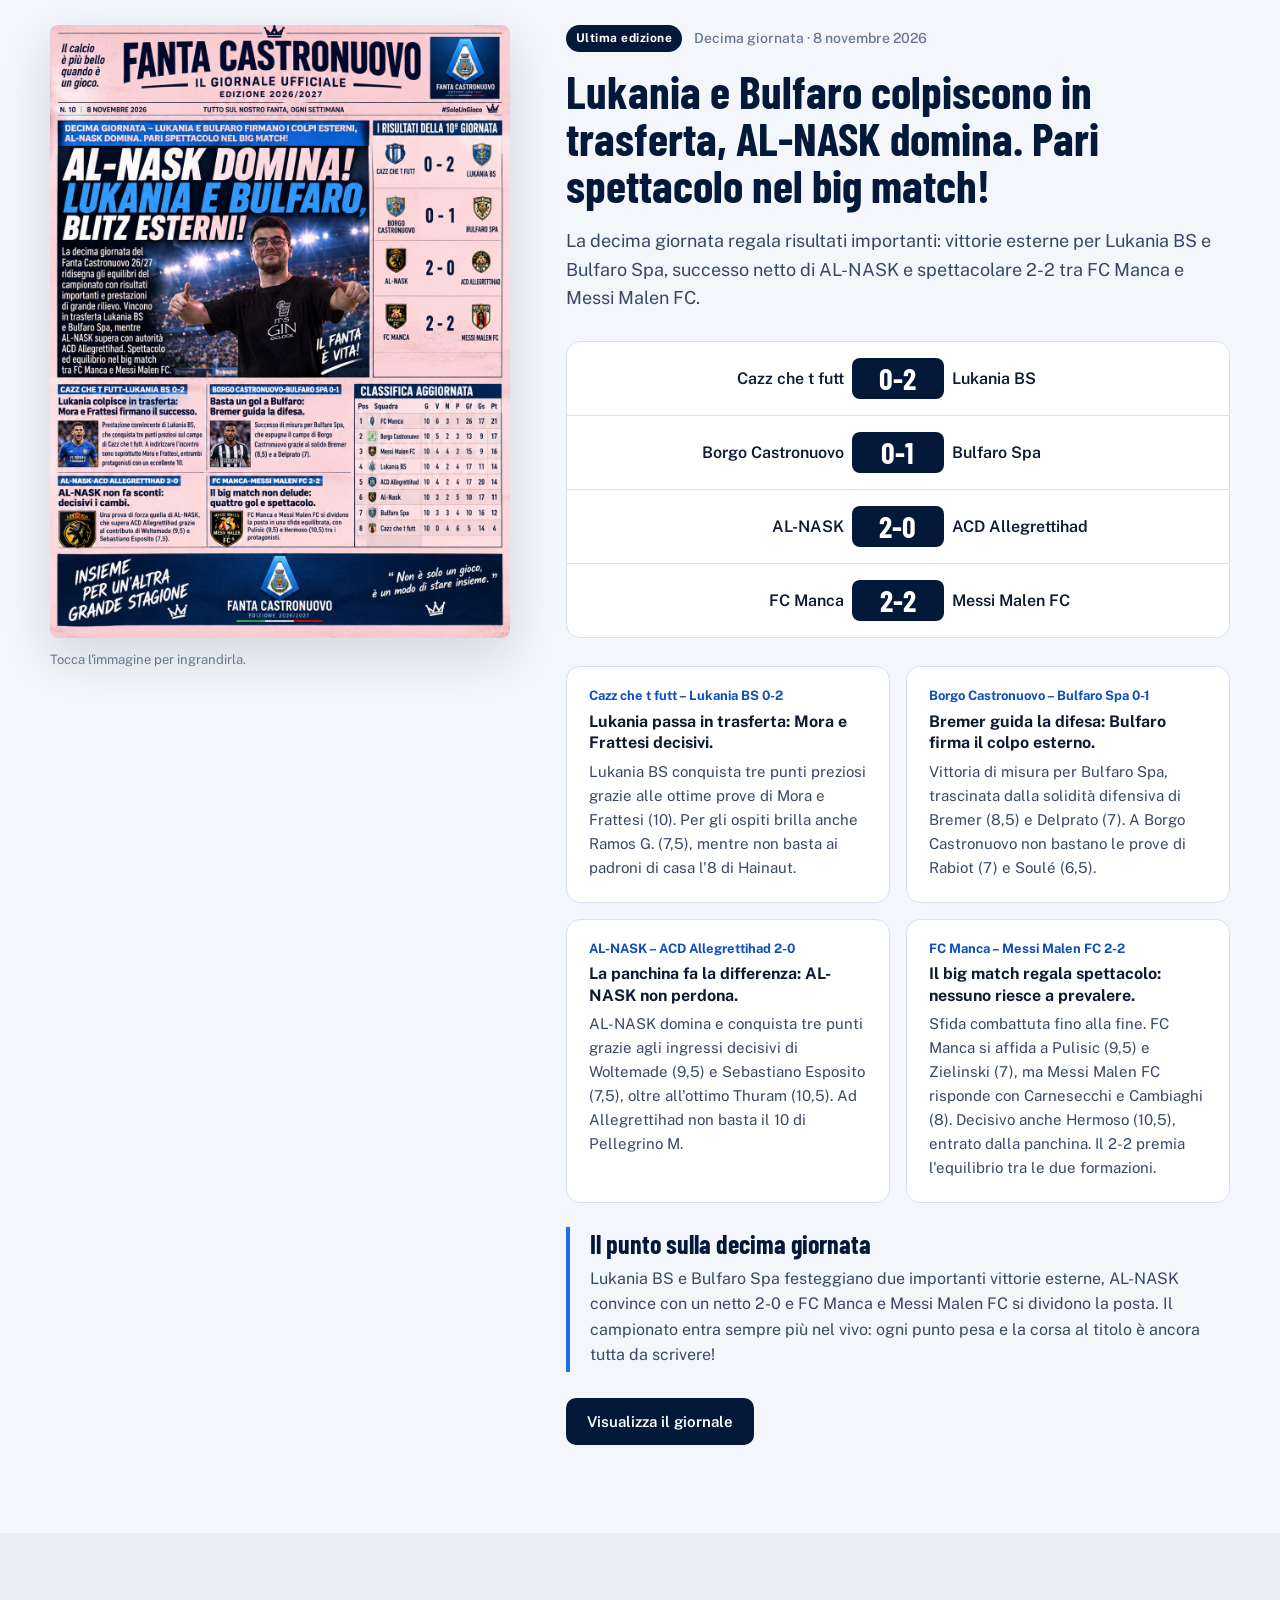
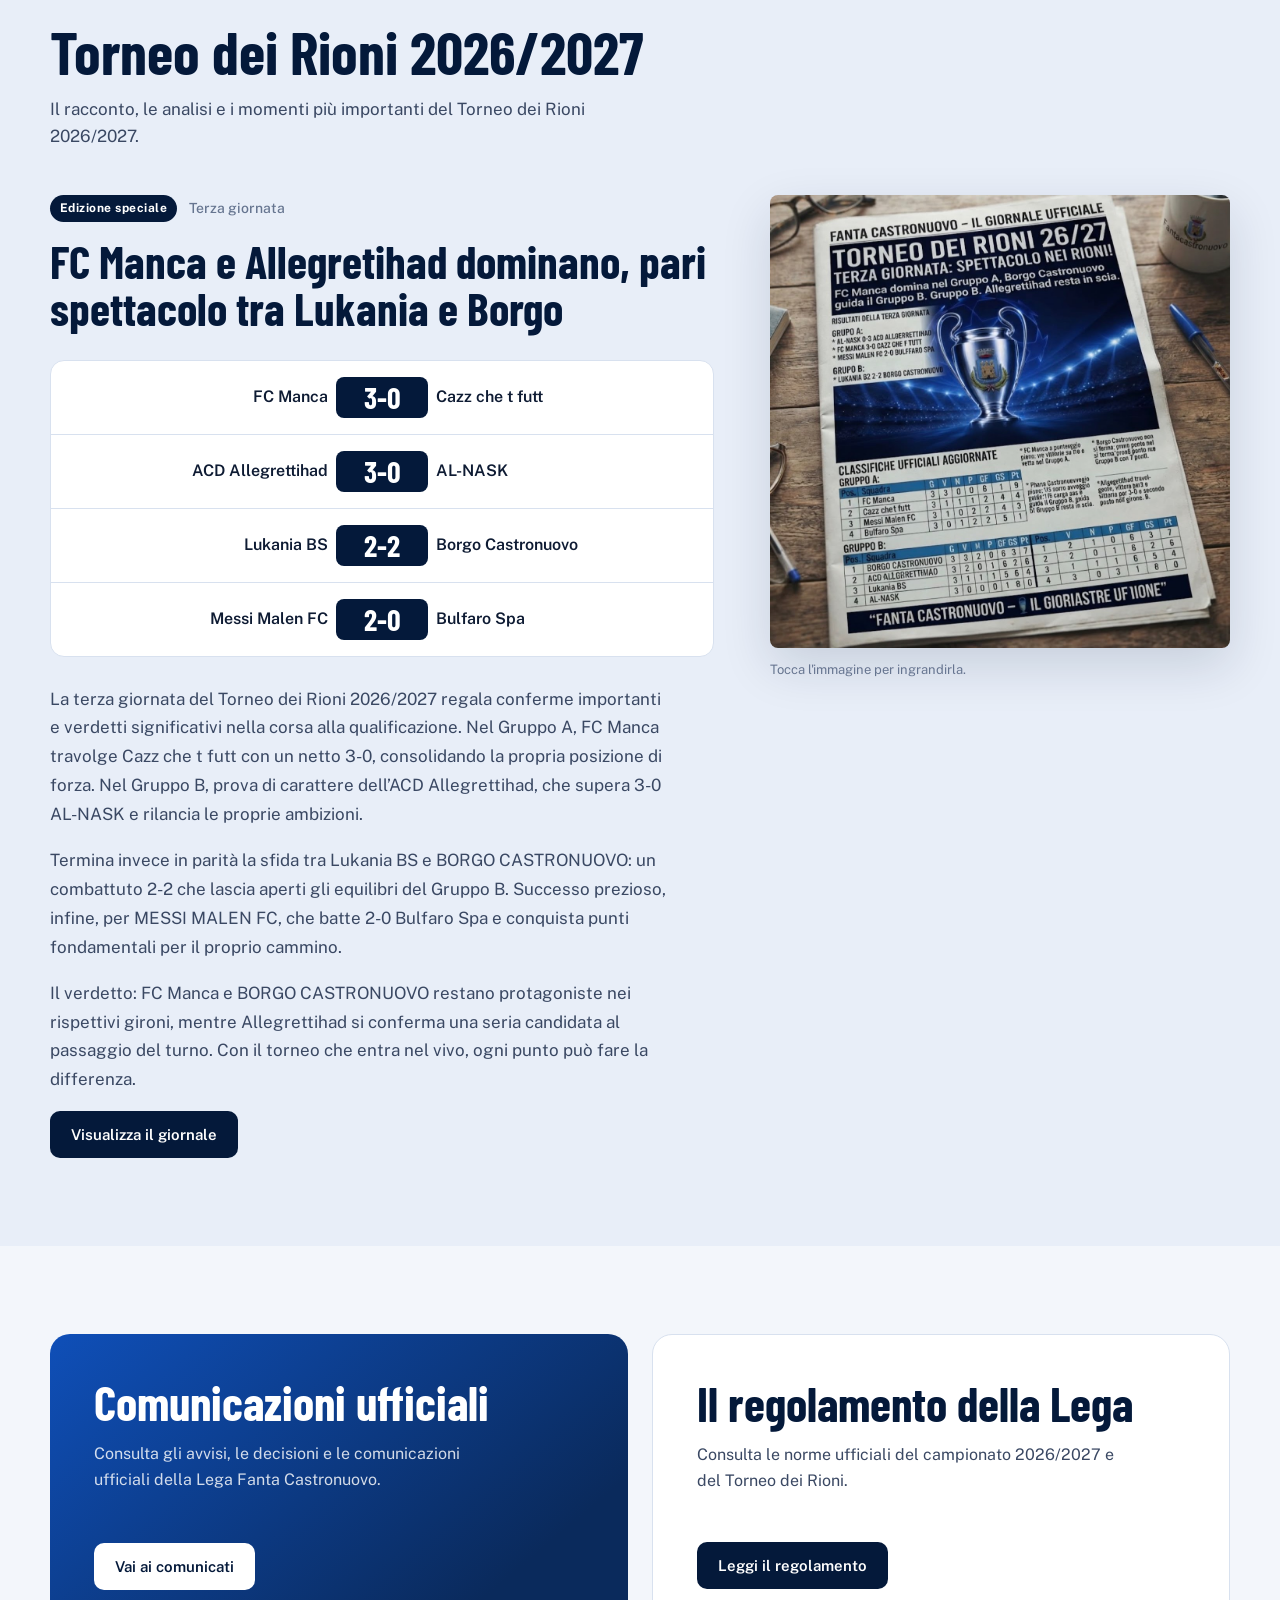
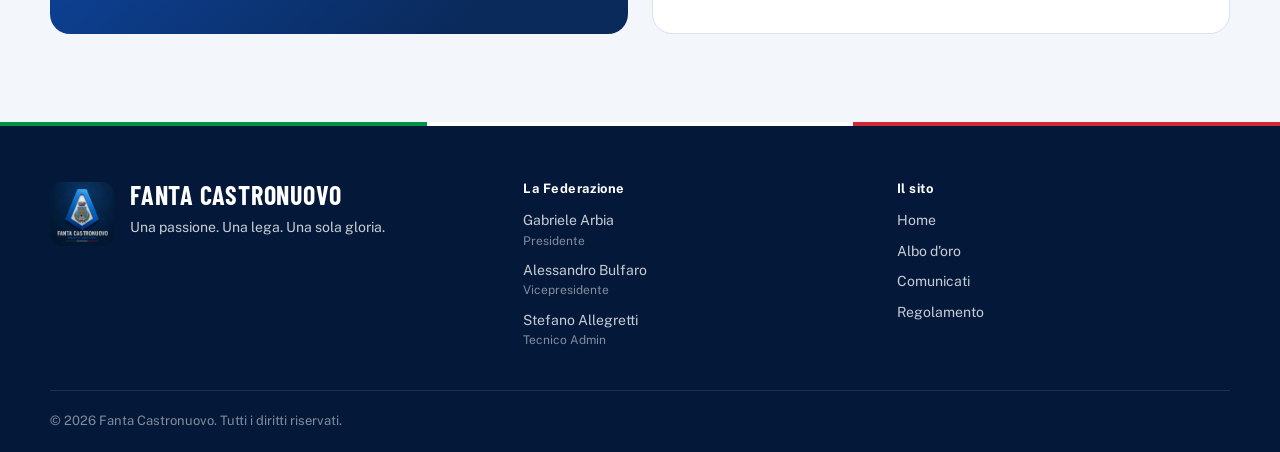
==== commit 9e114699: "Add files via upload" ====
--- a/index.html
+++ b/index.html
@@ -30,7 +30,7 @@
     <button class="menu-toggle" aria-label="Apri il menu" aria-expanded="false"><span></span><span></span><span></span></button>
     <nav class="main-nav" aria-label="Navigazione principale">
       <a href="index.html" class="active">Home</a>
-      <a href="index.html#albo-oro">Albo d'oro</a>
+      <a href="albo-oro.html">Albo d'oro</a>
       <a href="index.html#ultimo-giornale">Il Giornale</a>
       <a href="index.html#torneo-dei-rioni">Torneo dei Rioni</a>
       <a href="comunicati.html">Comunicati</a>
@@ -62,38 +62,18 @@
   <div class="container">
     <div class="section-heading">
       <h2>Ultimi aggiornamenti</h2>
-      <p>Tutto quello che è stato pubblicato di recente, dal più nuovo al più vecchio.</p>
+      <p>Le novità degli ultimi 7 giorni. Per tutto il resto c'è l'archivio dei comunicati.</p>
     </div>
     <div class="updates">
-      <a class="update" href="comunicati.html#comunicato-4"><time datetime="2026-11-18">18 novembre 2026</time><span class="tag">Comunicato</span><h3>Proroga scadenza versamento quota di iscrizione</h3><span class="go">Leggi</span></a>
-      <a class="update" href="#ultimo-giornale"><time datetime="2026-11-08">8 novembre 2026</time><span class="tag tag-news">Il Giornale</span><h3>Decima giornata: AL-NASK domina, Lukania e Bulfaro vincono in trasferta</h3><span class="go">Leggi</span></a>
-      <a class="update" href="comunicati.html#comunicato-3"><time datetime="2026-11-06">6 novembre 2026</time><span class="tag">Comunicato</span><h3>Gestione degli infortuni e sostituzione dei giocatori</h3><span class="go">Leggi</span></a>
-      <a class="update" href="comunicati.html#comunicato-2"><time datetime="2026-10-28">28 ottobre 2026</time><span class="tag">Comunicato</span><h3>Scadenza versamento quota di iscrizione – Stagione 2026/2027</h3><span class="go">Leggi</span></a>
+      <a class="update" data-date="2026-11-18" href="comunicati.html#comunicato-4"><time datetime="2026-11-18">18 novembre 2026</time><span class="tag">Comunicato</span><h3>Proroga scadenza versamento quota di iscrizione</h3><span class="go">Leggi</span></a>
+      <a class="update" data-date="2026-11-08" href="#ultimo-giornale"><time datetime="2026-11-08">8 novembre 2026</time><span class="tag tag-news">Il Giornale</span><h3>Decima giornata: AL-NASK domina, Lukania e Bulfaro vincono in trasferta</h3><span class="go">Leggi</span></a>
+      <a class="update" data-date="2026-11-06" href="comunicati.html#comunicato-3"><time datetime="2026-11-06">6 novembre 2026</time><span class="tag">Comunicato</span><h3>Gestione degli infortuni e sostituzione dei giocatori</h3><span class="go">Leggi</span></a>
+      <a class="update" data-date="2026-10-28" href="comunicati.html#comunicato-2"><time datetime="2026-10-28">28 ottobre 2026</time><span class="tag">Comunicato</span><h3>Scadenza versamento quota di iscrizione – Stagione 2026/2027</h3><span class="go">Leggi</span></a>
+      <p class="updates-empty" data-updates-empty hidden>Nessun aggiornamento negli ultimi 7 giorni. Consulta l'<a href="comunicati.html">archivio dei comunicati</a>.</p>
     </div>
   </div>
 </section>
 
-<section class="section section-dark" id="albo-oro">
-  <div class="container">
-    <div class="section-heading">
-      <h2>Albo d'oro</h2>
-      <p>Le squadre che hanno scritto la storia del Fanta Castronuovo.</p>
-    </div>
-    <div class="honours">
-      <article class="honour">
-        <div class="honour-head"><svg viewBox="0 0 24 24" fill="none" stroke="currentColor" stroke-width="1.6" stroke-linecap="round" stroke-linejoin="round" aria-hidden="true"><path d="M8 4h8v5a4 4 0 0 1-8 0V4Z"/><path d="M8 6H5a1 1 0 0 0-1 1c0 2.2 1.6 4 4 4M16 6h3a1 1 0 0 1 1 1c0 2.2-1.6 4-4 4"/><path d="M12 13v4M8.5 20h7M10 17h4v3h-4z"/></svg><h3>Campionato</h3></div>
-        <p class="honour-sub">Palmarès ufficiale · I campioni della Lega</p>
-        <div class="honour-row"><div class="honour-year">2025/2026</div><div><div class="honour-team">Lele Mosina FC</div><div class="honour-coach">Allenatore: Mattia</div></div><div class="honour-pts">73 punti</div></div>
-        <div class="honour-row"><div class="honour-year">2022/2023</div><div><div class="honour-team">Horto Muso FC</div><div class="honour-coach">Allenatore: Stefano</div></div><div class="honour-pts">75 punti</div></div>
-      </article>
-      <article class="honour honour-single">
-        <div class="honour-head"><svg viewBox="0 0 24 24" fill="none" stroke="currentColor" stroke-width="1.6" stroke-linecap="round" stroke-linejoin="round" aria-hidden="true"><path d="M8 4h8v5a4 4 0 0 1-8 0V4Z"/><path d="M8 6H5a1 1 0 0 0-1 1c0 2.2 1.6 4 4 4M16 6h3a1 1 0 0 1 1 1c0 2.2-1.6 4-4 4"/><path d="M12 13v4M8.5 20h7M10 17h4v3h-4z"/></svg><h3>Torneo dei Rioni</h3></div>
-        <p class="honour-sub">Champions · Albo d'oro</p>
-        <div class="honour-row"><div><div class="honour-year">Campione 2024/2025</div><div class="honour-team" style="margin-top:8px">Tu Szczeney Dalle Stelle</div><div class="honour-coach">Allenatore: Bacca</div></div></div>
-      </article>
-    </div>
-  </div>
-</section>
 
 <section class="section" id="ultimo-giornale">
   <div class="container">
@@ -197,7 +177,7 @@
       <h4>Il sito</h4>
       <ul>
         <li><a href="index.html">Home</a></li>
-        <li><a href="index.html#albo-oro">Albo d'oro</a></li>
+        <li><a href="albo-oro.html">Albo d'oro</a></li>
         <li><a href="comunicati.html">Comunicati</a></li>
         <li><a href="regolamento.html">Regolamento</a></li>
       </ul>
@@ -207,4 +187,4 @@
 </footer>
 <script src="assets/js/script.js"></script>
 </body>
-</html>
+</html>
--- a/assets/css/style.css
+++ b/assets/css/style.css
@@ -262,19 +262,22 @@
   .honours,.edition,.edition.reverse,.panels,.footer-grid{grid-template-columns:1fr}
   .edition.reverse .cover{order:0}
   .cover{position:static;max-width:460px}
-  .doc-layout{grid-template-columns:1fr;gap:24px}
+  .doc-layout{grid-template-columns:minmax(0,1fr);gap:24px}
+  .doc-layout>*{min-width:0}
   .doc-side{position:sticky;top:var(--header-h);z-index:50;background:var(--paper);margin:0 -24px;padding:10px 24px;border-bottom:1px solid var(--line)}
   .doc-side h3,.doc-side .search-count{display:none}
-  .doc-index{display:flex;overflow-x:auto;border-left:0;gap:6px;padding-bottom:4px;scrollbar-width:none}
+  .doc-index{display:flex;max-width:100%;overflow-x:auto;-webkit-overflow-scrolling:touch;border-left:0;gap:6px;padding-bottom:4px;scrollbar-width:none}
   .doc-index a{white-space:nowrap;border:1px solid var(--line);border-radius:99px;margin:0;background:#fff;padding:7px 14px}
   .doc-index a.active{border-color:var(--royal)}
   .search{margin-bottom:10px}
 }
 @media (max-width:900px){
-  .menu-toggle{display:block}
-  .main-nav{position:fixed;top:var(--header-h);left:0;right:0;flex-direction:column;align-items:stretch;background:var(--ink);padding:14px 24px 26px;border-bottom:1px solid rgba(255,255,255,.1);transform:translateY(-12px);opacity:0;visibility:hidden;transition:.25s;max-height:calc(100vh - var(--header-h));overflow:auto}
-  .main-nav.active{transform:none;opacity:1;visibility:visible}
-  .main-nav a{font-size:17px;padding:14px 8px;border-bottom:1px solid rgba(255,255,255,.08);border-radius:0}
+  .menu-toggle{display:block;flex:none;touch-action:manipulation;-webkit-tap-highlight-color:transparent}
+  .brand{min-width:0}
+  .brand strong{font-size:22px;white-space:nowrap}
+  .main-nav{position:absolute;top:100%;left:0;right:0;flex-direction:column;align-items:stretch;gap:0;background:var(--ink);padding:10px 24px 24px;border-bottom:1px solid rgba(255,255,255,.1);box-shadow:0 20px 40px rgba(0,0,0,.35);transform:translateY(-8px);opacity:0;visibility:hidden;pointer-events:none;transition:transform .25s,opacity .25s,visibility .25s;max-height:calc(100vh - 140px);max-height:calc(100dvh - 140px);overflow-y:auto}
+  .main-nav.active{transform:none;opacity:1;visibility:visible;pointer-events:auto}
+  .main-nav a{font-size:17px;padding:15px 8px;border-bottom:1px solid rgba(255,255,255,.08);border-radius:0;white-space:normal}
   .main-nav a.active::after{display:none}
   .hero-grid{grid-template-columns:1fr;padding:40px 0 70px}
   .hero-crest{order:-1}
@@ -283,6 +286,13 @@
   .update time,.update .tag{grid-column:1}
   .update h3{grid-column:1/-1}
   .update .go{grid-column:2;grid-row:1}
+}
+@media (max-width:420px){
+  .brand{gap:10px}
+  .brand img{width:40px;height:40px}
+  .brand strong{font-size:19px}
+  .brand span{font-size:11px}
+  .header-content{gap:12px}
 }
 @media (max-width:640px){
   .container{width:calc(100% - 36px)}
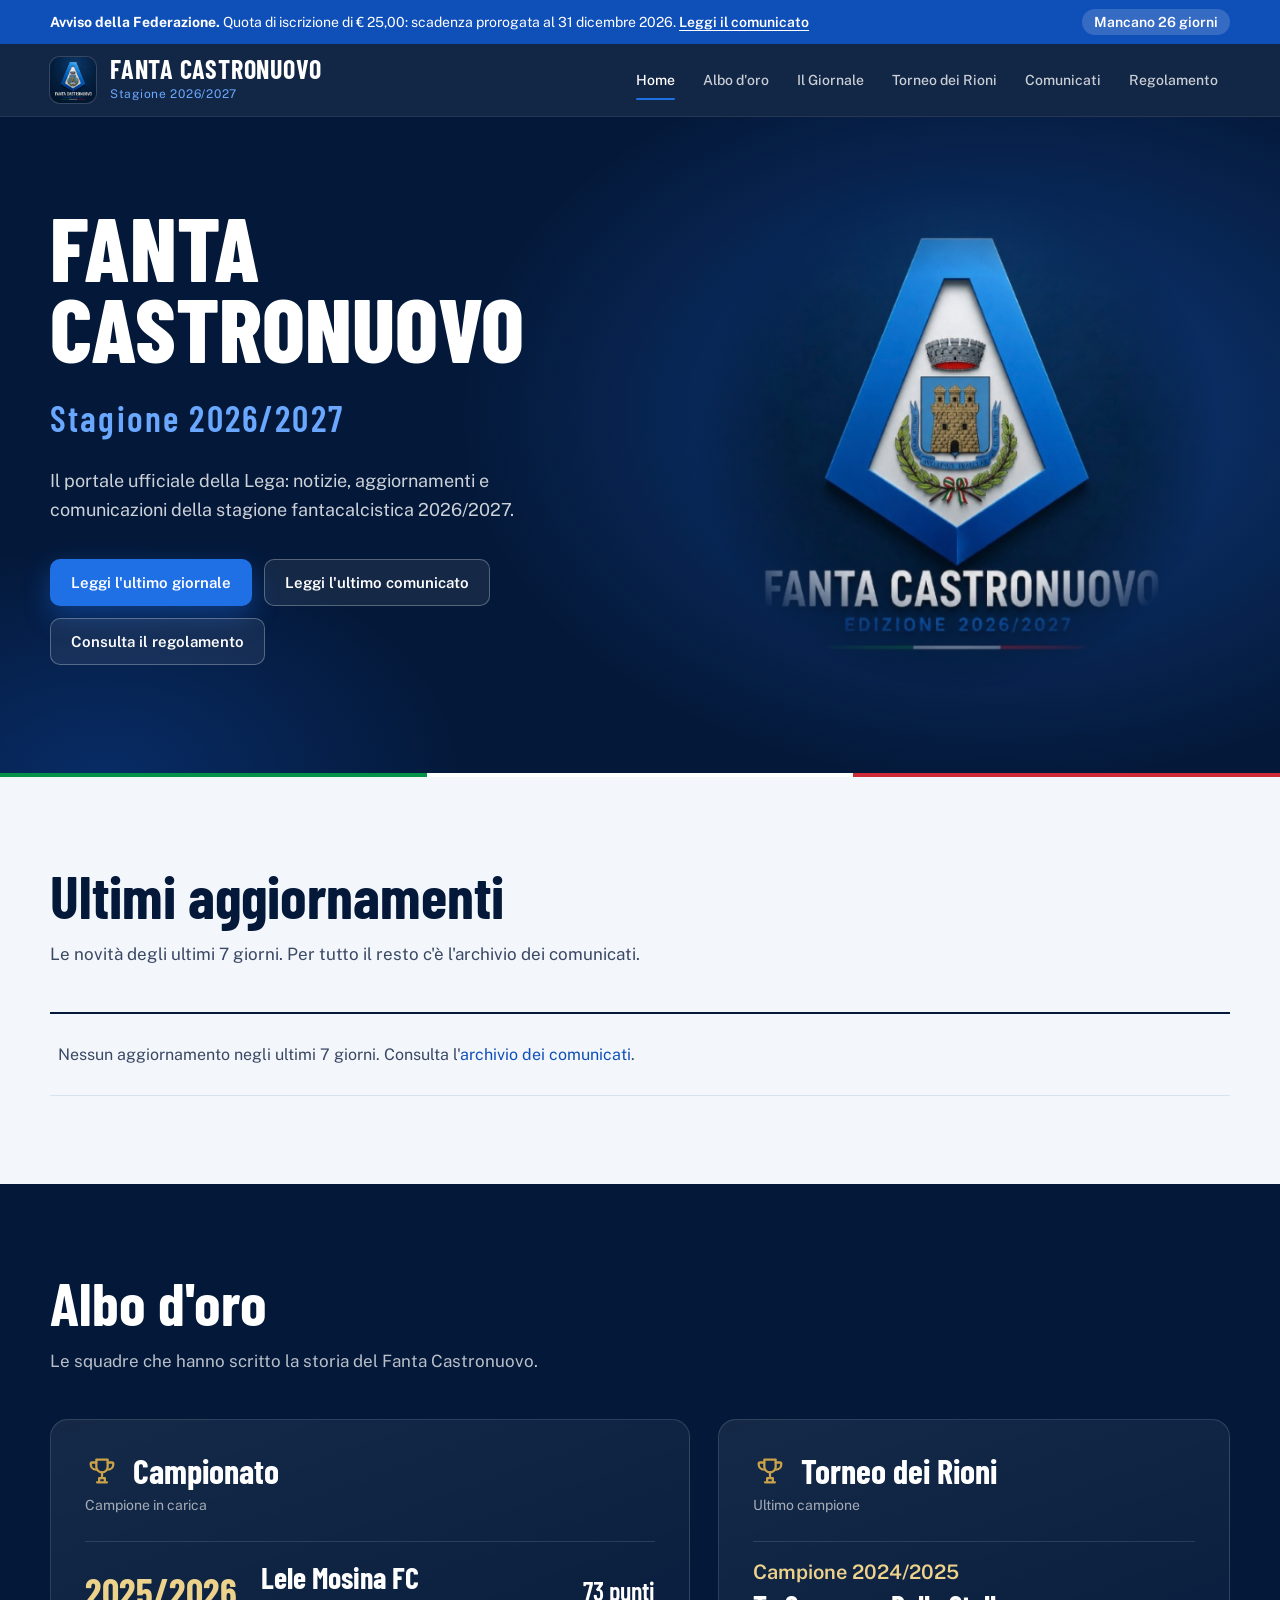
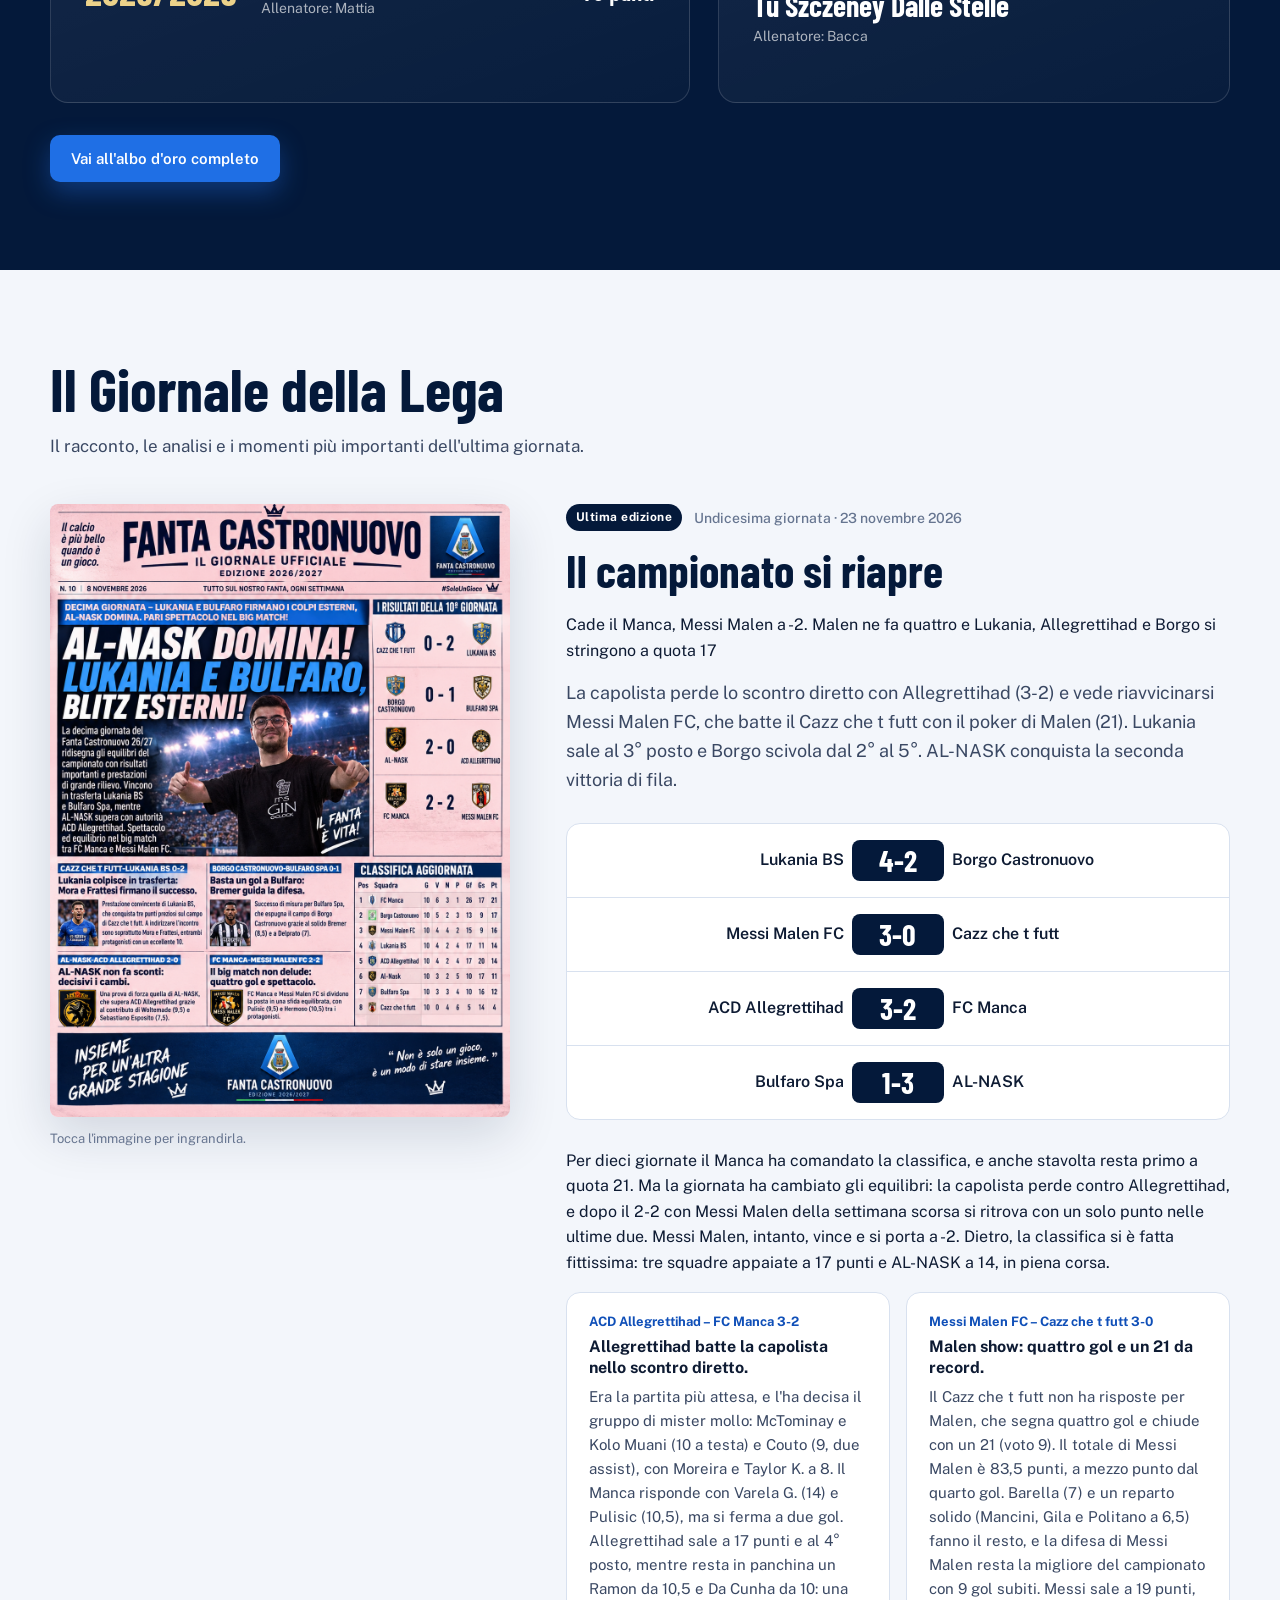
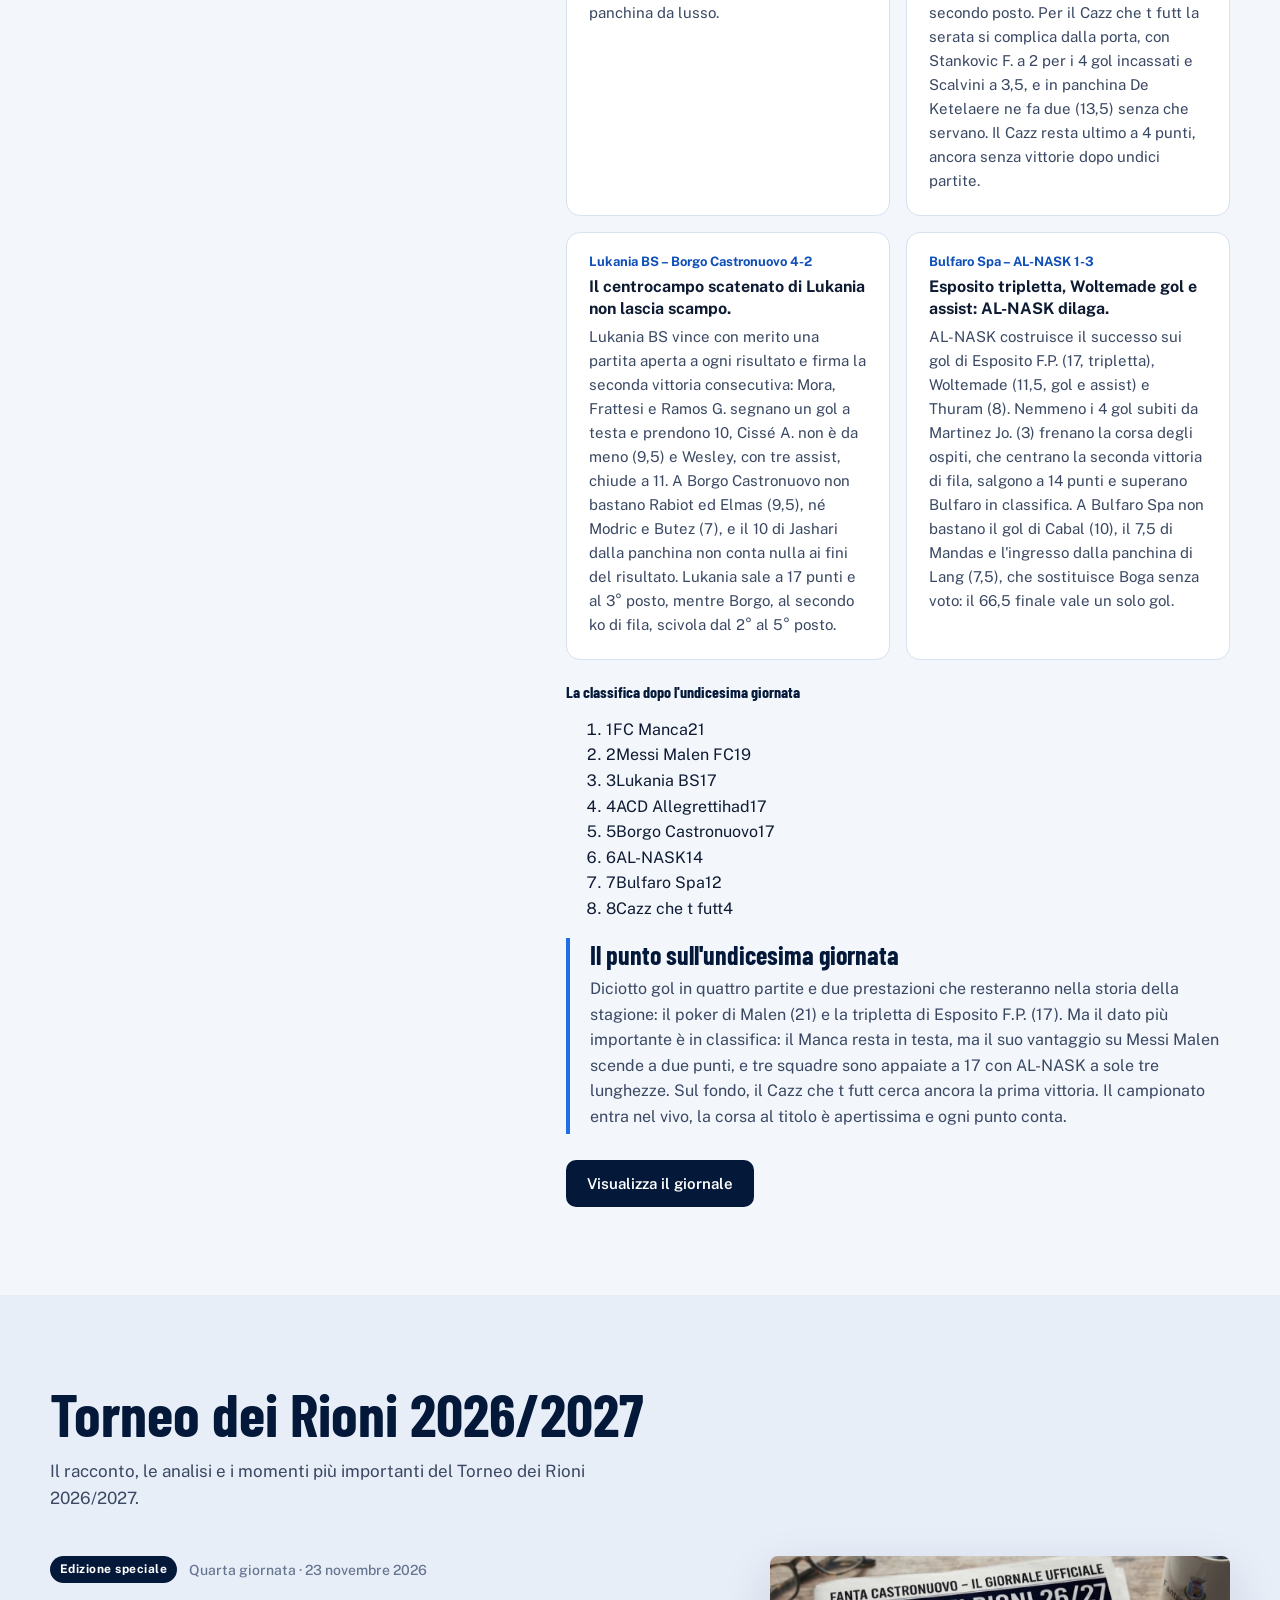
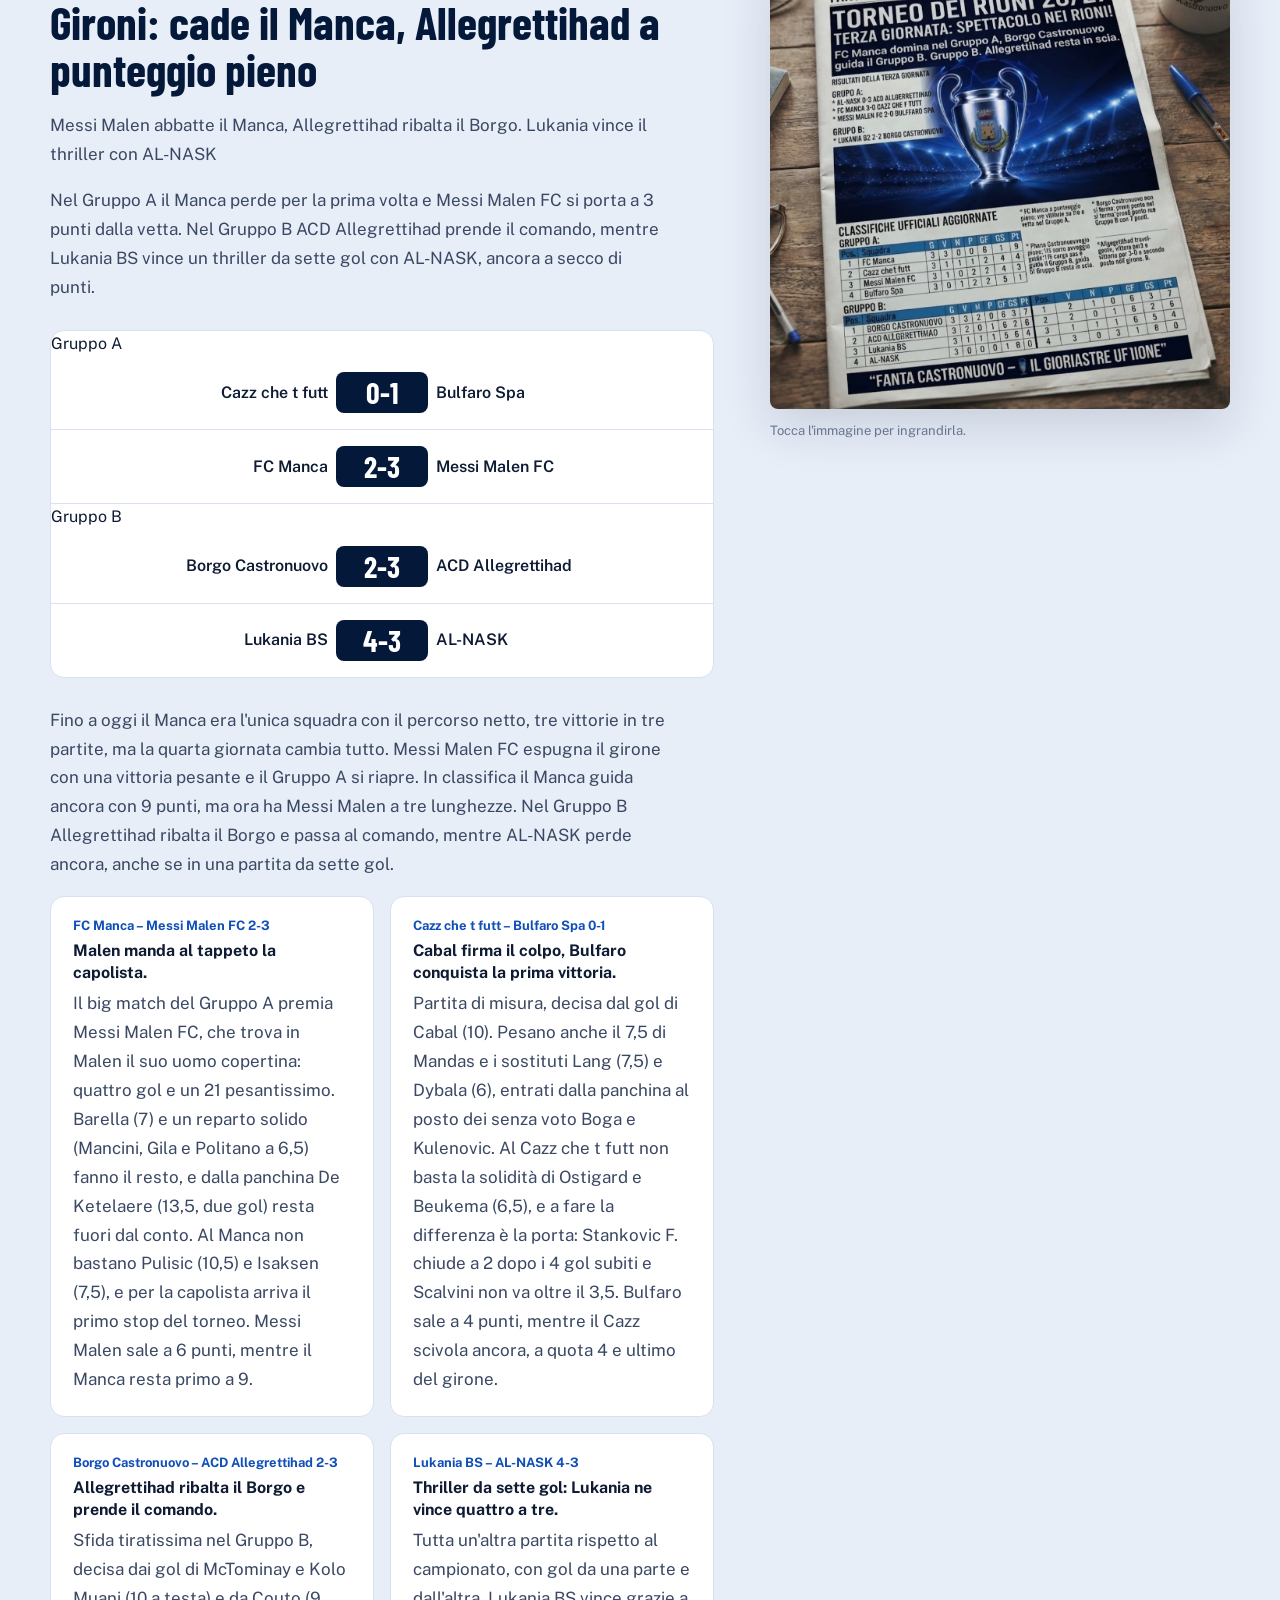
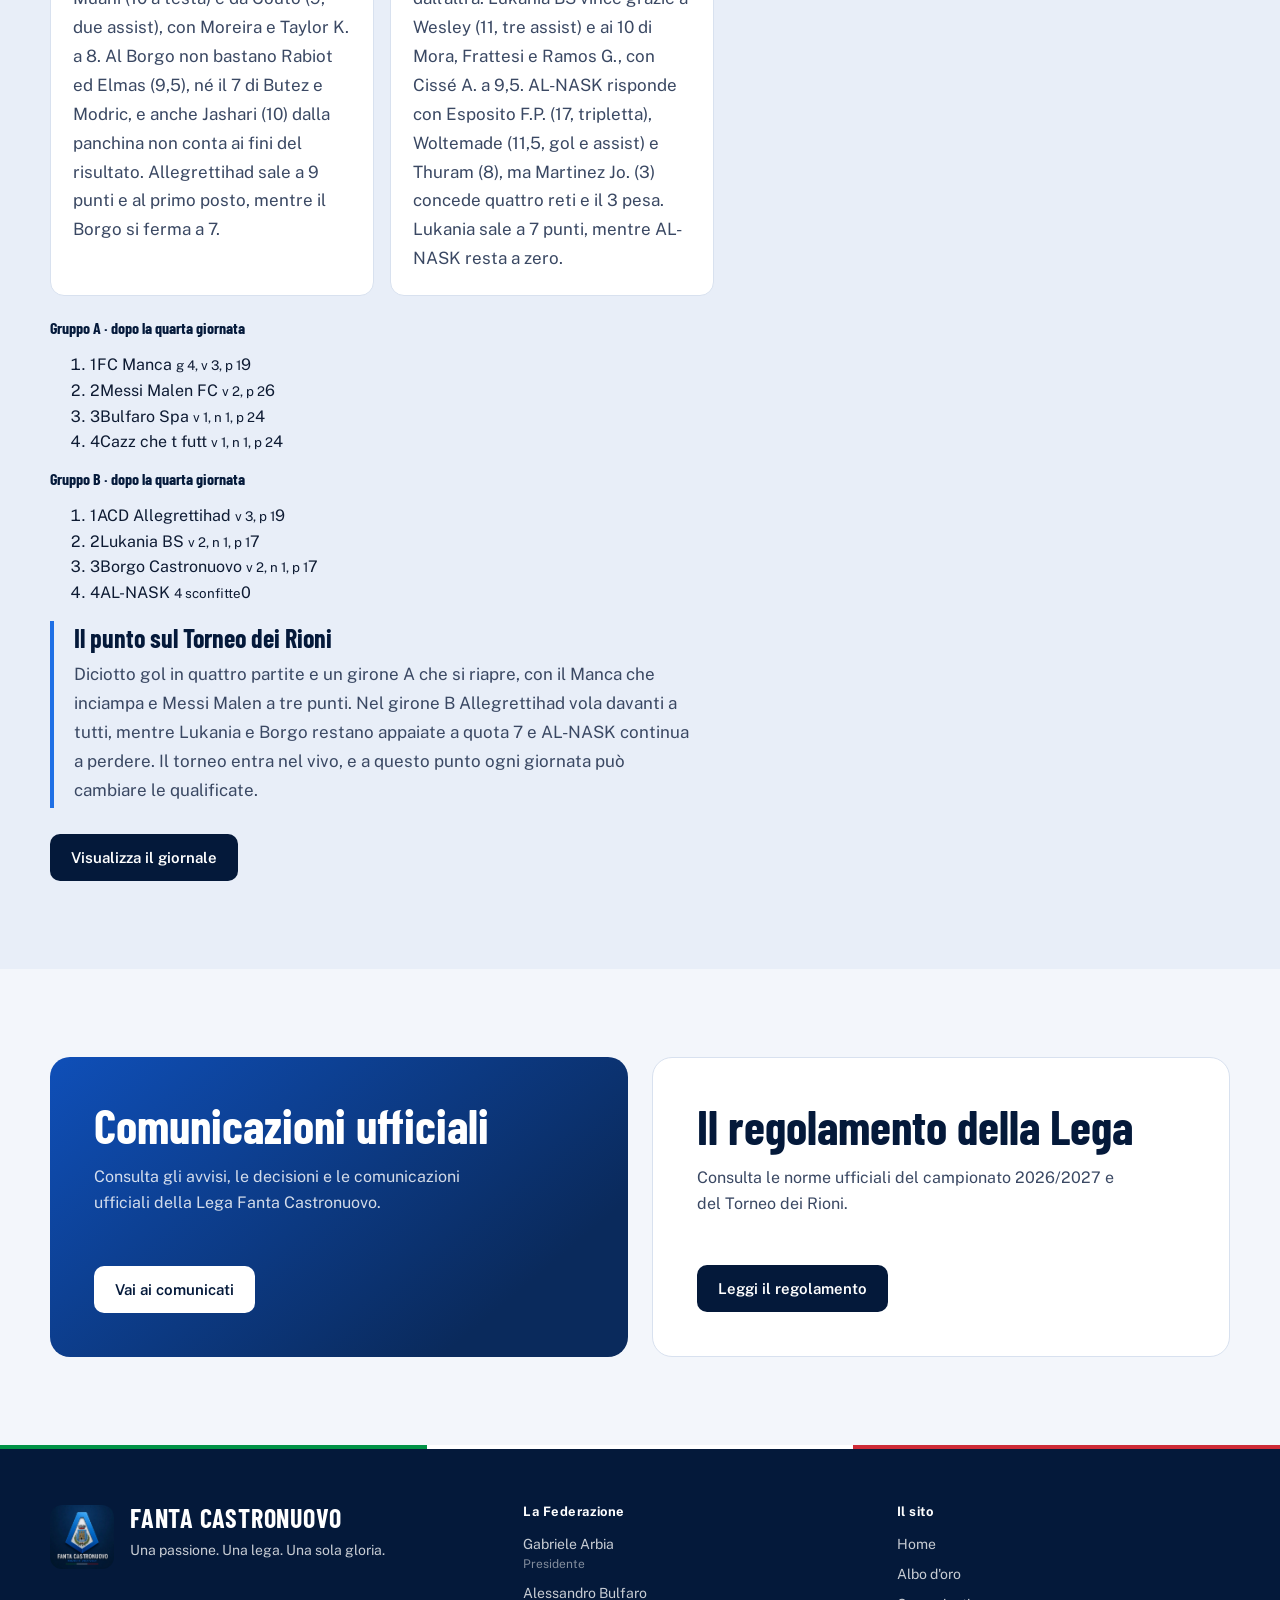
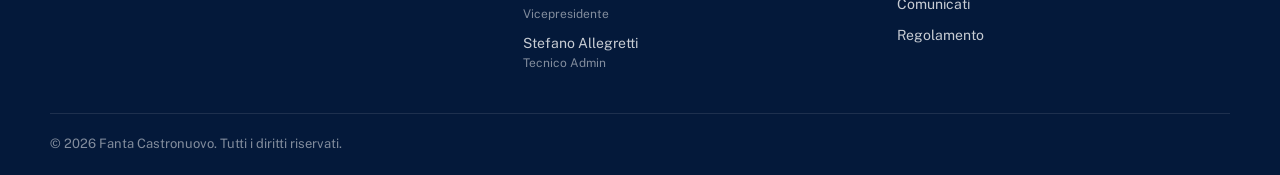
==== commit f1663f2c: "Update index.html" ====
--- a/index.html
+++ b/index.html
@@ -65,8 +65,9 @@
       <p>Le novità degli ultimi 7 giorni. Per tutto il resto c'è l'archivio dei comunicati.</p>
     </div>
     <div class="updates">
+      <a class="update" data-date="2026-11-23" href="#ultimo-giornale"><time datetime="2026-11-23">23 novembre 2026</time><span class="tag tag-news">Il Giornale</span><h3>Undicesima giornata: il campionato si riapre, cade il Manca</h3><span class="go">Leggi</span></a>
+      <a class="update" data-date="2026-11-23" href="#torneo-dei-rioni"><time datetime="2026-11-23">23 novembre 2026</time><span class="tag tag-news">Torneo dei Rioni</span><h3>Quarta giornata: Messi Malen abbatte il Manca, Allegrettihad ribalta il Borgo</h3><span class="go">Leggi</span></a>
       <a class="update" data-date="2026-11-18" href="comunicati.html#comunicato-4"><time datetime="2026-11-18">18 novembre 2026</time><span class="tag">Comunicato</span><h3>Proroga scadenza versamento quota di iscrizione</h3><span class="go">Leggi</span></a>
-      <a class="update" data-date="2026-11-08" href="#ultimo-giornale"><time datetime="2026-11-08">8 novembre 2026</time><span class="tag tag-news">Il Giornale</span><h3>Decima giornata: AL-NASK domina, Lukania e Bulfaro vincono in trasferta</h3><span class="go">Leggi</span></a>
       <a class="update" data-date="2026-11-06" href="comunicati.html#comunicato-3"><time datetime="2026-11-06">6 novembre 2026</time><span class="tag">Comunicato</span><h3>Gestione degli infortuni e sostituzione dei giocatori</h3><span class="go">Leggi</span></a>
       <a class="update" data-date="2026-10-28" href="comunicati.html#comunicato-2"><time datetime="2026-10-28">28 ottobre 2026</time><span class="tag">Comunicato</span><h3>Scadenza versamento quota di iscrizione – Stagione 2026/2027</h3><span class="go">Leggi</span></a>
       <p class="updates-empty" data-updates-empty hidden>Nessun aggiornamento negli ultimi 7 giorni. Consulta l'<a href="comunicati.html">archivio dei comunicati</a>.</p>
@@ -74,6 +75,27 @@
   </div>
 </section>
 
+<section class="section section-dark" id="albo-oro">
+  <div class="container">
+    <div class="section-heading">
+      <h2>Albo d'oro</h2>
+      <p>Le squadre che hanno scritto la storia del Fanta Castronuovo.</p>
+    </div>
+    <div class="honours">
+      <article class="honour">
+        <div class="honour-head"><svg viewBox="0 0 24 24" fill="none" stroke="currentColor" stroke-width="1.6" stroke-linecap="round" stroke-linejoin="round" aria-hidden="true"><path d="M8 4h8v5a4 4 0 0 1-8 0V4Z"/><path d="M8 6H5a1 1 0 0 0-1 1c0 2.2 1.6 4 4 4M16 6h3a1 1 0 0 1 1 1c0 2.2-1.6 4-4 4"/><path d="M12 13v4M8.5 20h7M10 17h4v3h-4z"/></svg><h3>Campionato</h3></div>
+        <p class="honour-sub">Campione in carica</p>
+        <div class="honour-row"><div class="honour-year">2025/2026</div><div><div class="honour-team">Lele Mosina FC</div><div class="honour-coach">Allenatore: Mattia</div></div><div class="honour-pts">73 punti</div></div>
+      </article>
+      <article class="honour honour-single">
+        <div class="honour-head"><svg viewBox="0 0 24 24" fill="none" stroke="currentColor" stroke-width="1.6" stroke-linecap="round" stroke-linejoin="round" aria-hidden="true"><path d="M8 4h8v5a4 4 0 0 1-8 0V4Z"/><path d="M8 6H5a1 1 0 0 0-1 1c0 2.2 1.6 4 4 4M16 6h3a1 1 0 0 1 1 1c0 2.2-1.6 4-4 4"/><path d="M12 13v4M8.5 20h7M10 17h4v3h-4z"/></svg><h3>Torneo dei Rioni</h3></div>
+        <p class="honour-sub">Ultimo campione</p>
+        <div class="honour-row"><div><div class="honour-year">Campione 2024/2025</div><div class="honour-team" style="margin-top:8px">Tu Szczeney Dalle Stelle</div><div class="honour-coach">Allenatore: Bacca</div></div></div>
+      </article>
+    </div>
+    <div class="section-cta"><a href="albo-oro.html" class="btn btn-primary">Vai all'albo d'oro completo</a></div>
+  </div>
+</section>
 
 <section class="section" id="ultimo-giornale">
   <div class="container">
@@ -87,24 +109,27 @@
         <figcaption>Tocca l'immagine per ingrandirla.</figcaption>
       </figure>
       <div>
-        <div class="edition-meta"><span class="tag tag-news">Ultima edizione</span><span>Decima giornata · 8 novembre 2026</span></div>
-        <h3>Lukania e Bulfaro colpiscono in trasferta, AL-NASK domina. Pari spettacolo nel big match!</h3>
-        <p class="edition-lead">La decima giornata regala risultati importanti: vittorie esterne per Lukania BS e Bulfaro Spa, successo netto di AL-NASK e spettacolare 2-2 tra FC Manca e Messi Malen FC.</p>
-        <div class="results" aria-label="Risultati della decima giornata">
-          <div class="result"><span>Cazz che t futt</span><span class="score">0-2</span><span>Lukania BS</span></div>
-          <div class="result"><span>Borgo Castronuovo</span><span class="score">0-1</span><span>Bulfaro Spa</span></div>
-          <div class="result"><span>AL-NASK</span><span class="score">2-0</span><span>ACD Allegrettihad</span></div>
-          <div class="result"><span>FC Manca</span><span class="score">2-2</span><span>Messi Malen FC</span></div>
-        </div>
+        <div class="edition-meta"><span class="tag tag-news">Ultima edizione</span><span>Undicesima giornata · 23 novembre 2026</span></div>
+        <h3>Il campionato si riapre</h3>
+        <p class="edition-sub">Cade il Manca, Messi Malen a -2. Malen ne fa quattro e Lukania, Allegrettihad e Borgo si stringono a quota 17</p>
+        <p class="edition-lead">La capolista perde lo scontro diretto con Allegrettihad (3-2) e vede riavvicinarsi Messi Malen FC, che batte il Cazz che t futt con il poker di Malen (21). Lukania sale al 3° posto e Borgo scivola dal 2° al 5°. AL-NASK conquista la seconda vittoria di fila.</p>
+        <div class="results" aria-label="Risultati dell'undicesima giornata">
+          <div class="result"><span>Lukania BS</span><span class="score">4-2</span><span>Borgo Castronuovo</span></div>
+          <div class="result"><span>Messi Malen FC</span><span class="score">3-0</span><span>Cazz che t futt</span></div>
+          <div class="result"><span>ACD Allegrettihad</span><span class="score">3-2</span><span>FC Manca</span></div>
+          <div class="result"><span>Bulfaro Spa</span><span class="score">1-3</span><span>AL-NASK</span></div>
+        </div>
+        <p class="edition-text">Per dieci giornate il Manca ha comandato la classifica, e anche stavolta resta primo a quota 21. Ma la giornata ha cambiato gli equilibri: la capolista perde contro Allegrettihad, e dopo il 2-2 con Messi Malen della settimana scorsa si ritrova con un solo punto nelle ultime due. Messi Malen, intanto, vince e si porta a -2. Dietro, la classifica si è fatta fittissima: tre squadre appaiate a 17 punti e AL-NASK a 14, in piena corsa.</p>
         <div class="reports">
-          <div class="report"><h4>Cazz che t futt – Lukania BS 0-2</h4><p><strong>Lukania passa in trasferta: Mora e Frattesi decisivi.</strong>Lukania BS conquista tre punti preziosi grazie alle ottime prove di Mora e Frattesi (10). Per gli ospiti brilla anche Ramos G. (7,5), mentre non basta ai padroni di casa l'8 di Hainaut.</p></div>
-          <div class="report"><h4>Borgo Castronuovo – Bulfaro Spa 0-1</h4><p><strong>Bremer guida la difesa: Bulfaro firma il colpo esterno.</strong>Vittoria di misura per Bulfaro Spa, trascinata dalla solidità difensiva di Bremer (8,5) e Delprato (7). A Borgo Castronuovo non bastano le prove di Rabiot (7) e Soulé (6,5).</p></div>
-          <div class="report"><h4>AL-NASK – ACD Allegrettihad 2-0</h4><p><strong>La panchina fa la differenza: AL-NASK non perdona.</strong>AL-NASK domina e conquista tre punti grazie agli ingressi decisivi di Woltemade (9,5) e Sebastiano Esposito (7,5), oltre all'ottimo Thuram (10,5). Ad Allegrettihad non basta il 10 di Pellegrino M.</p></div>
-          <div class="report"><h4>FC Manca – Messi Malen FC 2-2</h4><p><strong>Il big match regala spettacolo: nessuno riesce a prevalere.</strong>Sfida combattuta fino alla fine. FC Manca si affida a Pulisic (9,5) e Zielinski (7), ma Messi Malen FC risponde con Carnesecchi e Cambiaghi (8). Decisivo anche Hermoso (10,5), entrato dalla panchina. Il 2-2 premia l'equilibrio tra le due formazioni.</p></div>
-        </div>
+          <div class="report"><h4>ACD Allegrettihad – FC Manca 3-2</h4><p><strong>Allegrettihad batte la capolista nello scontro diretto.</strong>Era la partita più attesa, e l'ha decisa il gruppo di mister mollo: McTominay e Kolo Muani (10 a testa) e Couto (9, due assist), con Moreira e Taylor K. a 8. Il Manca risponde con Varela G. (14) e Pulisic (10,5), ma si ferma a due gol. Allegrettihad sale a 17 punti e al 4° posto, mentre resta in panchina un Ramon da 10,5 e Da Cunha da 10: una panchina da lusso.</p></div>
+          <div class="report"><h4>Messi Malen FC – Cazz che t futt 3-0</h4><p><strong>Malen show: quattro gol e un 21 da record.</strong>Il Cazz che t futt non ha risposte per Malen, che segna quattro gol e chiude con un 21 (voto 9). Il totale di Messi Malen è 83,5 punti, a mezzo punto dal quarto gol. Barella (7) e un reparto solido (Mancini, Gila e Politano a 6,5) fanno il resto, e la difesa di Messi Malen resta la migliore del campionato con 9 gol subiti. Messi sale a 19 punti, secondo posto. Per il Cazz che t futt la serata si complica dalla porta, con Stankovic F. a 2 per i 4 gol incassati e Scalvini a 3,5, e in panchina De Ketelaere ne fa due (13,5) senza che servano. Il Cazz resta ultimo a 4 punti, ancora senza vittorie dopo undici partite.</p></div>
+          <div class="report"><h4>Lukania BS – Borgo Castronuovo 4-2</h4><p><strong>Il centrocampo scatenato di Lukania non lascia scampo.</strong>Lukania BS vince con merito una partita aperta a ogni risultato e firma la seconda vittoria consecutiva: Mora, Frattesi e Ramos G. segnano un gol a testa e prendono 10, Cissé A. non è da meno (9,5) e Wesley, con tre assist, chiude a 11. A Borgo Castronuovo non bastano Rabiot ed Elmas (9,5), né Modric e Butez (7), e il 10 di Jashari dalla panchina non conta nulla ai fini del risultato. Lukania sale a 17 punti e al 3° posto, mentre Borgo, al secondo ko di fila, scivola dal 2° al 5° posto.</p></div>
+          <div class="report"><h4>Bulfaro Spa – AL-NASK 1-3</h4><p><strong>Esposito tripletta, Woltemade gol e assist: AL-NASK dilaga.</strong>AL-NASK costruisce il successo sui gol di Esposito F.P. (17, tripletta), Woltemade (11,5, gol e assist) e Thuram (8). Nemmeno i 4 gol subiti da Martinez Jo. (3) frenano la corsa degli ospiti, che centrano la seconda vittoria di fila, salgono a 14 punti e superano Bulfaro in classifica. A Bulfaro Spa non bastano il gol di Cabal (10), il 7,5 di Mandas e l'ingresso dalla panchina di Lang (7,5), che sostituisce Boga senza voto: il 66,5 finale vale un solo gol.</p></div>
+        </div>
+        <div class="standings"><h4>La classifica dopo l'undicesima giornata</h4><ol><li><span class="st-pos">1</span><span class="st-team">FC Manca</span><span class="st-pts">21</span></li><li><span class="st-pos">2</span><span class="st-team">Messi Malen FC</span><span class="st-pts">19</span></li><li><span class="st-pos">3</span><span class="st-team">Lukania BS</span><span class="st-pts">17</span></li><li><span class="st-pos">4</span><span class="st-team">ACD Allegrettihad</span><span class="st-pts">17</span></li><li><span class="st-pos">5</span><span class="st-team">Borgo Castronuovo</span><span class="st-pts">17</span></li><li><span class="st-pos">6</span><span class="st-team">AL-NASK</span><span class="st-pts">14</span></li><li><span class="st-pos">7</span><span class="st-team">Bulfaro Spa</span><span class="st-pts">12</span></li><li><span class="st-pos">8</span><span class="st-team">Cazz che t futt</span><span class="st-pts">4</span></li></ol></div>
         <div class="verdict">
-          <h4>Il punto sulla decima giornata</h4>
-          <p>Lukania BS e Bulfaro Spa festeggiano due importanti vittorie esterne, AL-NASK convince con un netto 2-0 e FC Manca e Messi Malen FC si dividono la posta. Il campionato entra sempre più nel vivo: ogni punto pesa e la corsa al titolo è ancora tutta da scrivere!</p>
+          <h4>Il punto sull'undicesima giornata</h4>
+          <p>Diciotto gol in quattro partite e due prestazioni che resteranno nella storia della stagione: il poker di Malen (21) e la tripletta di Esposito F.P. (17). Ma il dato più importante è in classifica: il Manca resta in testa, ma il suo vantaggio su Messi Malen scende a due punti, e tre squadre sono appaiate a 17 con AL-NASK a sole tre lunghezze. Sul fondo, il Cazz che t futt cerca ancora la prima vittoria. Il campionato entra nel vivo, la corsa al titolo è apertissima e ogni punto conta.</p>
         </div>
         <a href="assets/img/giornale-ultima.jpg" target="_blank" rel="noopener" class="btn btn-dark">Visualizza il giornale</a>
       </div>
@@ -120,17 +145,33 @@
     </div>
     <div class="edition reverse">
       <div class="prose">
-        <div class="edition-meta"><span class="tag tag-news">Edizione speciale</span><span>Terza giornata</span></div>
-        <h3>FC Manca e Allegretihad dominano, pari spettacolo tra Lukania e Borgo</h3>
-        <div class="results" aria-label="Risultati della terza giornata del Torneo dei Rioni">
-          <div class="result"><span>FC Manca</span><span class="score">3-0</span><span>Cazz che t futt</span></div>
-          <div class="result"><span>ACD Allegrettihad</span><span class="score">3-0</span><span>AL-NASK</span></div>
-          <div class="result"><span>Lukania BS</span><span class="score">2-2</span><span>Borgo Castronuovo</span></div>
-          <div class="result"><span>Messi Malen FC</span><span class="score">2-0</span><span>Bulfaro Spa</span></div>
-        </div>
-        <p>La terza giornata del Torneo dei Rioni 2026/2027 regala conferme importanti e verdetti significativi nella corsa alla qualificazione. Nel Gruppo A, FC Manca travolge Cazz che t futt con un netto 3-0, consolidando la propria posizione di forza. Nel Gruppo B, prova di carattere dell’ACD Allegrettihad, che supera 3-0 AL-NASK e rilancia le proprie ambizioni.</p>
-        <p>Termina invece in parità la sfida tra Lukania BS e BORGO CASTRONUOVO: un combattuto 2-2 che lascia aperti gli equilibri del Gruppo B. Successo prezioso, infine, per MESSI MALEN FC, che batte 2-0 Bulfaro Spa e conquista punti fondamentali per il proprio cammino.</p>
-        <p>Il verdetto: FC Manca e BORGO CASTRONUOVO restano protagoniste nei rispettivi gironi, mentre Allegrettihad si conferma una seria candidata al passaggio del turno. Con il torneo che entra nel vivo, ogni punto può fare la differenza.</p>
+        <div class="edition-meta"><span class="tag tag-news">Edizione speciale</span><span>Quarta giornata · 23 novembre 2026</span></div>
+        <h3>Gironi: cade il Manca, Allegrettihad a punteggio pieno</h3>
+        <p class="edition-sub">Messi Malen abbatte il Manca, Allegrettihad ribalta il Borgo. Lukania vince il thriller con AL-NASK</p>
+        <p class="edition-lead">Nel Gruppo A il Manca perde per la prima volta e Messi Malen FC si porta a 3 punti dalla vetta. Nel Gruppo B ACD Allegrettihad prende il comando, mentre Lukania BS vince un thriller da sette gol con AL-NASK, ancora a secco di punti.</p>
+        <div class="results" aria-label="Risultati della quarta giornata del Torneo dei Rioni">
+          <div class="results-group">Gruppo A</div>
+          <div class="result"><span>Cazz che t futt</span><span class="score">0-1</span><span>Bulfaro Spa</span></div>
+          <div class="result"><span>FC Manca</span><span class="score">2-3</span><span>Messi Malen FC</span></div>
+          <div class="results-group">Gruppo B</div>
+          <div class="result"><span>Borgo Castronuovo</span><span class="score">2-3</span><span>ACD Allegrettihad</span></div>
+          <div class="result"><span>Lukania BS</span><span class="score">4-3</span><span>AL-NASK</span></div>
+        </div>
+        <p>Fino a oggi il Manca era l'unica squadra con il percorso netto, tre vittorie in tre partite, ma la quarta giornata cambia tutto. Messi Malen FC espugna il girone con una vittoria pesante e il Gruppo A si riapre. In classifica il Manca guida ancora con 9 punti, ma ora ha Messi Malen a tre lunghezze. Nel Gruppo B Allegrettihad ribalta il Borgo e passa al comando, mentre AL-NASK perde ancora, anche se in una partita da sette gol.</p>
+        <div class="reports">
+          <div class="report"><h4>FC Manca – Messi Malen FC 2-3</h4><p><strong>Malen manda al tappeto la capolista.</strong>Il big match del Gruppo A premia Messi Malen FC, che trova in Malen il suo uomo copertina: quattro gol e un 21 pesantissimo. Barella (7) e un reparto solido (Mancini, Gila e Politano a 6,5) fanno il resto, e dalla panchina De Ketelaere (13,5, due gol) resta fuori dal conto. Al Manca non bastano Pulisic (10,5) e Isaksen (7,5), e per la capolista arriva il primo stop del torneo. Messi Malen sale a 6 punti, mentre il Manca resta primo a 9.</p></div>
+          <div class="report"><h4>Cazz che t futt – Bulfaro Spa 0-1</h4><p><strong>Cabal firma il colpo, Bulfaro conquista la prima vittoria.</strong>Partita di misura, decisa dal gol di Cabal (10). Pesano anche il 7,5 di Mandas e i sostituti Lang (7,5) e Dybala (6), entrati dalla panchina al posto dei senza voto Boga e Kulenovic. Al Cazz che t futt non basta la solidità di Ostigard e Beukema (6,5), e a fare la differenza è la porta: Stankovic F. chiude a 2 dopo i 4 gol subiti e Scalvini non va oltre il 3,5. Bulfaro sale a 4 punti, mentre il Cazz scivola ancora, a quota 4 e ultimo del girone.</p></div>
+          <div class="report"><h4>Borgo Castronuovo – ACD Allegrettihad 2-3</h4><p><strong>Allegrettihad ribalta il Borgo e prende il comando.</strong>Sfida tiratissima nel Gruppo B, decisa dai gol di McTominay e Kolo Muani (10 a testa) e da Couto (9, due assist), con Moreira e Taylor K. a 8. Al Borgo non bastano Rabiot ed Elmas (9,5), né il 7 di Butez e Modric, e anche Jashari (10) dalla panchina non conta ai fini del risultato. Allegrettihad sale a 9 punti e al primo posto, mentre il Borgo si ferma a 7.</p></div>
+          <div class="report"><h4>Lukania BS – AL-NASK 4-3</h4><p><strong>Thriller da sette gol: Lukania ne vince quattro a tre.</strong>Tutta un'altra partita rispetto al campionato, con gol da una parte e dall'altra. Lukania BS vince grazie a Wesley (11, tre assist) e ai 10 di Mora, Frattesi e Ramos G., con Cissé A. a 9,5. AL-NASK risponde con Esposito F.P. (17, tripletta), Woltemade (11,5, gol e assist) e Thuram (8), ma Martinez Jo. (3) concede quattro reti e il 3 pesa. Lukania sale a 7 punti, mentre AL-NASK resta a zero.</p></div>
+        </div>
+        <div class="standings-groups">
+          <div class="standings"><h4>Gruppo A · dopo la quarta giornata</h4><ol><li><span class="st-pos">1</span><span class="st-team">FC Manca <small>g 4, v 3, p 1</small></span><span class="st-pts">9</span></li><li><span class="st-pos">2</span><span class="st-team">Messi Malen FC <small>v 2, p 2</small></span><span class="st-pts">6</span></li><li><span class="st-pos">3</span><span class="st-team">Bulfaro Spa <small>v 1, n 1, p 2</small></span><span class="st-pts">4</span></li><li><span class="st-pos">4</span><span class="st-team">Cazz che t futt <small>v 1, n 1, p 2</small></span><span class="st-pts">4</span></li></ol></div>
+          <div class="standings"><h4>Gruppo B · dopo la quarta giornata</h4><ol><li><span class="st-pos">1</span><span class="st-team">ACD Allegrettihad <small>v 3, p 1</small></span><span class="st-pts">9</span></li><li><span class="st-pos">2</span><span class="st-team">Lukania BS <small>v 2, n 1, p 1</small></span><span class="st-pts">7</span></li><li><span class="st-pos">3</span><span class="st-team">Borgo Castronuovo <small>v 2, n 1, p 1</small></span><span class="st-pts">7</span></li><li><span class="st-pos">4</span><span class="st-team">AL-NASK <small>4 sconfitte</small></span><span class="st-pts">0</span></li></ol></div>
+        </div>
+        <div class="verdict">
+          <h4>Il punto sul Torneo dei Rioni</h4>
+          <p>Diciotto gol in quattro partite e un girone A che si riapre, con il Manca che inciampa e Messi Malen a tre punti. Nel girone B Allegrettihad vola davanti a tutti, mentre Lukania e Borgo restano appaiate a quota 7 e AL-NASK continua a perdere. Il torneo entra nel vivo, e a questo punto ogni giornata può cambiare le qualificate.</p>
+        </div>
         <a href="assets/img/torneo-rioni-2026-2027.jpg" target="_blank" rel="noopener" class="btn btn-dark">Visualizza il giornale</a>
       </div>
       <figure class="cover">
@@ -187,4 +228,4 @@
 </footer>
 <script src="assets/js/script.js"></script>
 </body>
-</html>+</html>
--- a/assets/css/style.css
+++ b/assets/css/style.css
@@ -323,3 +323,93 @@
   .final-communication{background:#fff!important;border:1px solid #bbb}
   .final-communication h2,.final-communication p{color:#000}
 }
+
+
+/* ==========================================================
+   AGGIUNTE: aggiornamenti a scadenza + pagina Albo d'oro
+   ========================================================== */
+[hidden]{display:none!important}
+.updates-empty{padding:28px 8px;margin:0;color:var(--text-2);border-bottom:1px solid var(--line)}
+.section-cta{margin-top:32px}
+
+/* ---------- Albo d'oro: struttura comune ---------- */
+.albo-block{position:relative;overflow:hidden;isolation:isolate;padding:88px 0;color:#fff}
+.albo-head{margin-bottom:40px}
+.albo-head h2{color:#fff;font-size:clamp(46px,7vw,92px);font-weight:800;text-transform:uppercase;line-height:.9}
+.albo-head p{margin:14px 0 0;color:rgba(255,255,255,.8);font-size:18px;max-width:52ch}
+.albo-feature{display:grid;grid-template-columns:auto 1fr;gap:44px;align-items:center;border-radius:22px;padding:40px 48px;margin-bottom:28px}
+.albo-emblem svg{display:block;width:150px;height:auto}
+.albo-label{display:inline-block;font-size:13px;font-weight:700;letter-spacing:.06em}
+.albo-team{font-family:var(--display);font-size:clamp(40px,5.6vw,76px);font-weight:800;line-height:.95;text-transform:uppercase;margin:10px 0 22px}
+.albo-meta{display:flex;flex-wrap:wrap;gap:14px 40px;margin:0}
+.albo-meta dt{font-size:12px;font-weight:600;letter-spacing:.04em;margin-bottom:2px}
+.albo-meta dd{margin:0;font-family:var(--display);font-size:38px;font-weight:700;line-height:1}
+
+/* ---------- Stile Serie A: campionato ---------- */
+.sa{background:linear-gradient(135deg,#0d55d8 0%,#0a3a9c 48%,#04193a 100%)}
+.sa::before{content:"";position:absolute;inset:0;z-index:-1;background:repeating-linear-gradient(115deg,rgba(255,255,255,.045) 0 2px,transparent 2px 46px)}
+.sa::after{content:"";position:absolute;z-index:-1;right:-5%;top:-8%;width:560px;height:660px;background:rgba(255,255,255,.07);clip-path:polygon(30% 0,70% 0,100% 78%,50% 100%,0 78%)}
+.sa .albo-feature{background:#fff;color:var(--ink);box-shadow:0 30px 70px rgba(2,15,50,.45)}
+.sa .albo-label{color:var(--royal-d)}
+.sa .albo-team{color:var(--ink)}
+.sa .albo-meta dt{color:var(--muted)}
+.sa .albo-meta dd{color:var(--royal-d)}
+.sa-table{border-radius:18px;overflow:hidden;background:rgba(4,25,58,.6);border:1px solid rgba(255,255,255,.18)}
+.sa-row{position:relative;display:grid;grid-template-columns:150px 1fr 1fr 110px;gap:16px;align-items:center;padding:20px 32px;border-top:1px solid rgba(255,255,255,.12)}
+.sa-row.head{border-top:0;background:rgba(0,0,0,.28);padding-top:12px;padding-bottom:12px;font-size:12px;font-weight:700;letter-spacing:.08em;color:rgba(255,255,255,.65)}
+.sa-row.champion{background:rgba(255,255,255,.07)}
+.sa-row.champion::before{content:"";position:absolute;left:0;top:0;bottom:0;width:6px;background:linear-gradient(var(--it-green) 0 33.3%,#fff 33.3% 66.6%,var(--it-red) 66.6%)}
+.sa-season{font-family:var(--display);font-size:32px;font-weight:700;line-height:1}
+.sa-team{font-family:var(--display);font-size:30px;font-weight:700;text-transform:uppercase;line-height:1.05}
+.sa-coach{font-size:16px;color:rgba(255,255,255,.82)}
+.sa-pts{font-family:var(--display);font-size:36px;font-weight:700;text-align:right;line-height:1}
+
+/* ---------- Stile Champions League: Torneo dei Rioni ---------- */
+.cl{background-color:#050a24;background-image:radial-gradient(60% 55% at 50% 0,rgba(61,95,255,.38),transparent 70%),radial-gradient(45% 45% at 92% 100%,rgba(120,150,255,.2),transparent 70%)}
+.cl::before{content:"";position:absolute;inset:0;z-index:-1;opacity:.75;background-size:260px 220px;background-image:radial-gradient(1.6px 1.6px at 24px 34px,#fff,transparent),radial-gradient(1px 1px at 96px 130px,rgba(255,255,255,.85),transparent),radial-gradient(1.6px 1.6px at 170px 64px,#cfe0ff,transparent),radial-gradient(1px 1px at 226px 182px,#fff,transparent),radial-gradient(1.2px 1.2px at 60px 190px,#b8cdff,transparent)}
+.cl .albo-head h2{color:#fff;background:linear-gradient(180deg,#fff 20%,#9db4ee);-webkit-background-clip:text;background-clip:text;-webkit-text-fill-color:transparent}
+.cl .albo-feature{background:linear-gradient(160deg,rgba(45,75,210,.3),rgba(8,14,60,.75));border:1px solid rgba(160,185,255,.4);box-shadow:0 0 0 1px rgba(255,255,255,.05) inset,0 30px 80px rgba(20,40,170,.4)}
+.cl .albo-label{color:#a9c1ff}
+.cl .albo-team{color:#fff}
+.cl .albo-meta dt{color:rgba(190,208,255,.75)}
+.cl .albo-meta dd{color:#fff}
+.cl-note{display:flex;align-items:center;justify-content:space-between;gap:20px;flex-wrap:wrap;border:1px solid rgba(160,185,255,.3);border-radius:16px;padding:22px 28px;background:rgba(255,255,255,.04)}
+.cl-note p{margin:0;color:rgba(255,255,255,.85)}
+.cl-note strong{color:#fff}
+
+@media (max-width:900px){
+  .albo-feature{grid-template-columns:1fr;justify-items:start;gap:22px;padding:30px 26px}
+  .albo-emblem svg{width:112px}
+  .sa::after{width:360px;height:430px;right:-18%}
+}
+@media (max-width:640px){
+  .albo-block{padding:60px 0}
+  .sa-row.head{display:none}
+  .sa-row{grid-template-columns:1fr auto;gap:4px 14px;padding:18px 20px}
+  .sa-season{grid-column:1;font-size:26px}
+  .sa-pts{grid-column:2;grid-row:1}
+  .sa-team{grid-column:1/-1;font-size:28px}
+  .sa-coach{grid-column:1/-1}
+  .albo-meta dd{font-size:32px}
+}
+
+/* ---------- Albo d'oro: logo e foto dei campioni ---------- */
+.albo-logo{display:block;width:170px;height:auto;max-height:200px;object-fit:contain;border-radius:20px}
+.sa .albo-logo{box-shadow:0 14px 34px rgba(4,25,58,.3)}
+.cl .albo-logo{box-shadow:0 0 0 1px rgba(160,185,255,.35),0 18px 50px rgba(20,40,170,.5)}
+.albo-feature.has-photo{grid-template-columns:auto 1fr 250px}
+.albo-photo{margin:0}
+.albo-photo img{display:block;width:100%;aspect-ratio:3/4;object-fit:cover;border-radius:18px}
+.albo-photo figcaption{margin-top:12px;font-size:14px;font-weight:600}
+.sa .albo-photo img{border:4px solid var(--royal);box-shadow:0 18px 40px rgba(4,25,58,.28)}
+.sa .albo-photo figcaption{color:var(--royal-d)}
+.cl .albo-photo img{border:1px solid rgba(160,185,255,.5);box-shadow:0 0 0 4px rgba(160,185,255,.1),0 24px 60px rgba(20,40,170,.55)}
+.cl .albo-photo figcaption{color:#a9c1ff}
+@media (max-width:1060px){
+  .albo-feature.has-photo{grid-template-columns:auto 1fr 200px;gap:28px}
+}
+@media (max-width:900px){
+  .albo-feature.has-photo{grid-template-columns:1fr}
+  .albo-logo{width:120px}
+  .albo-photo{width:min(260px,100%)}
+}
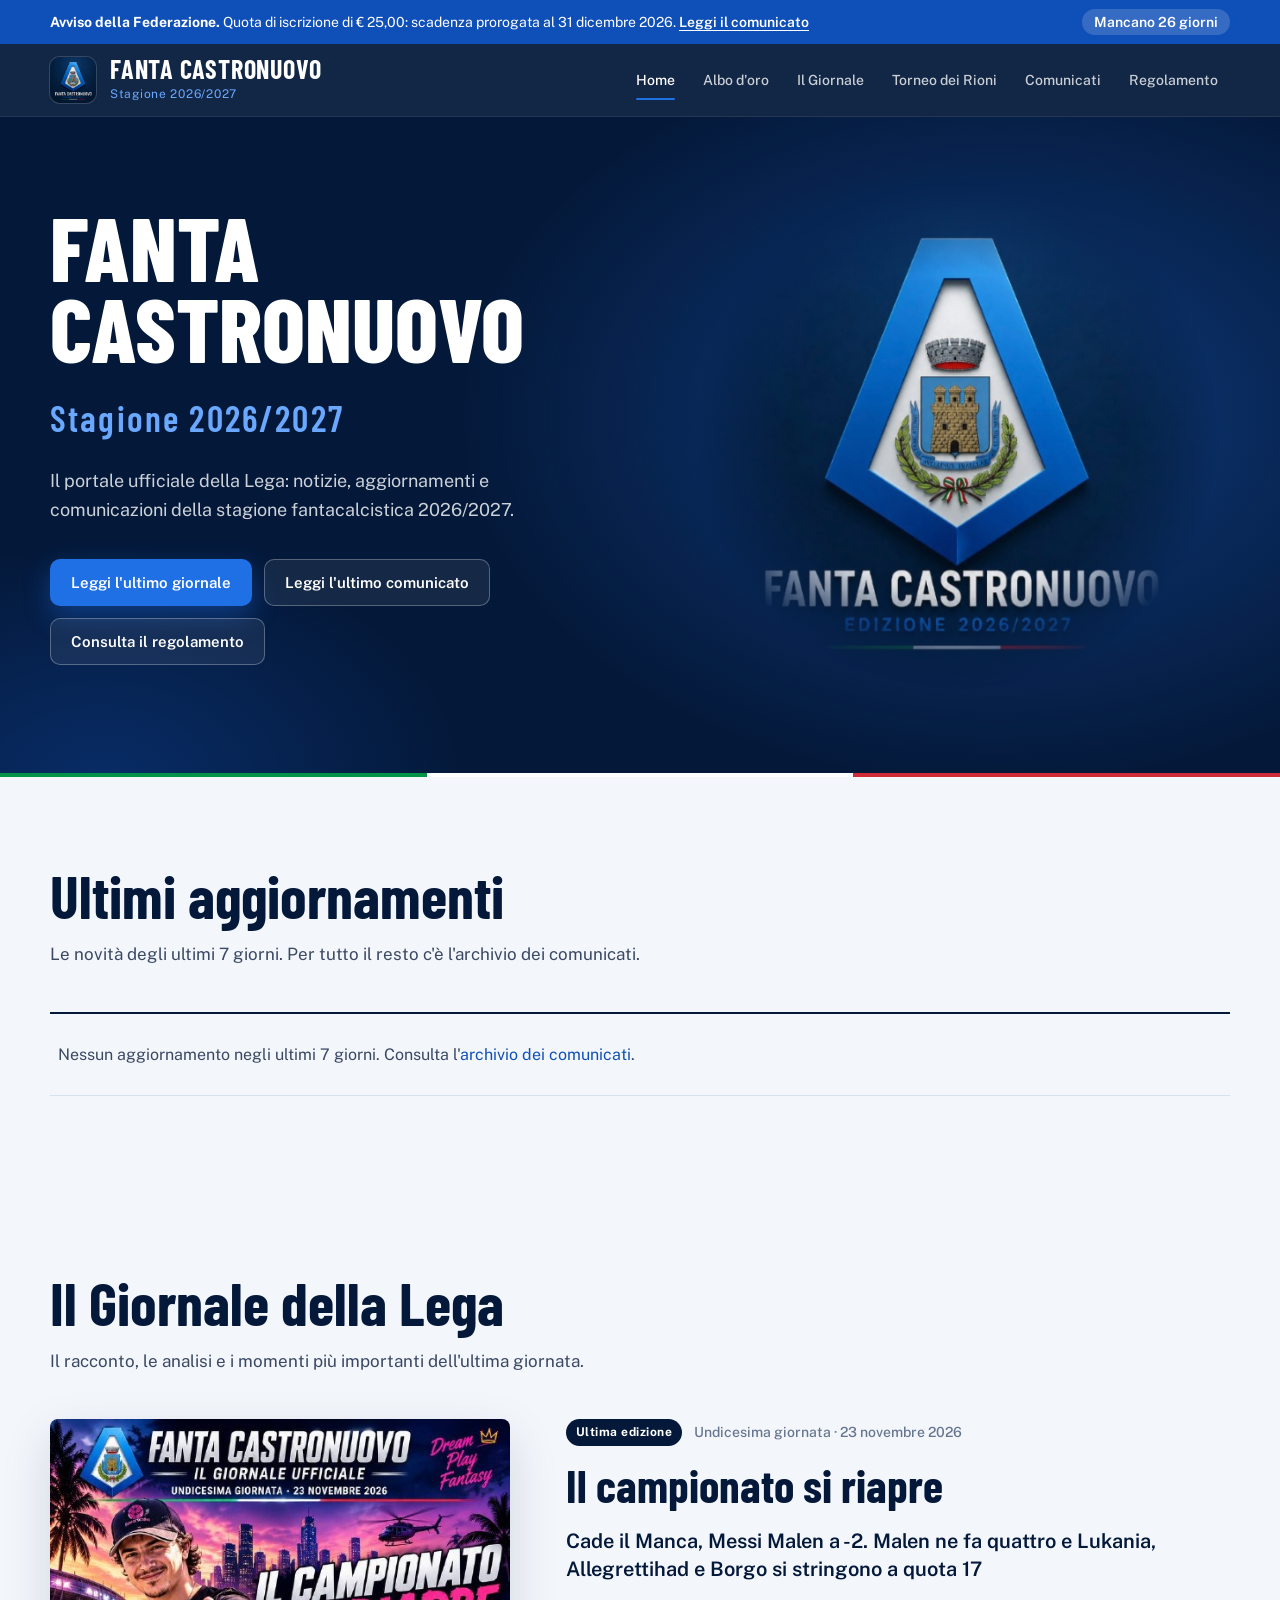
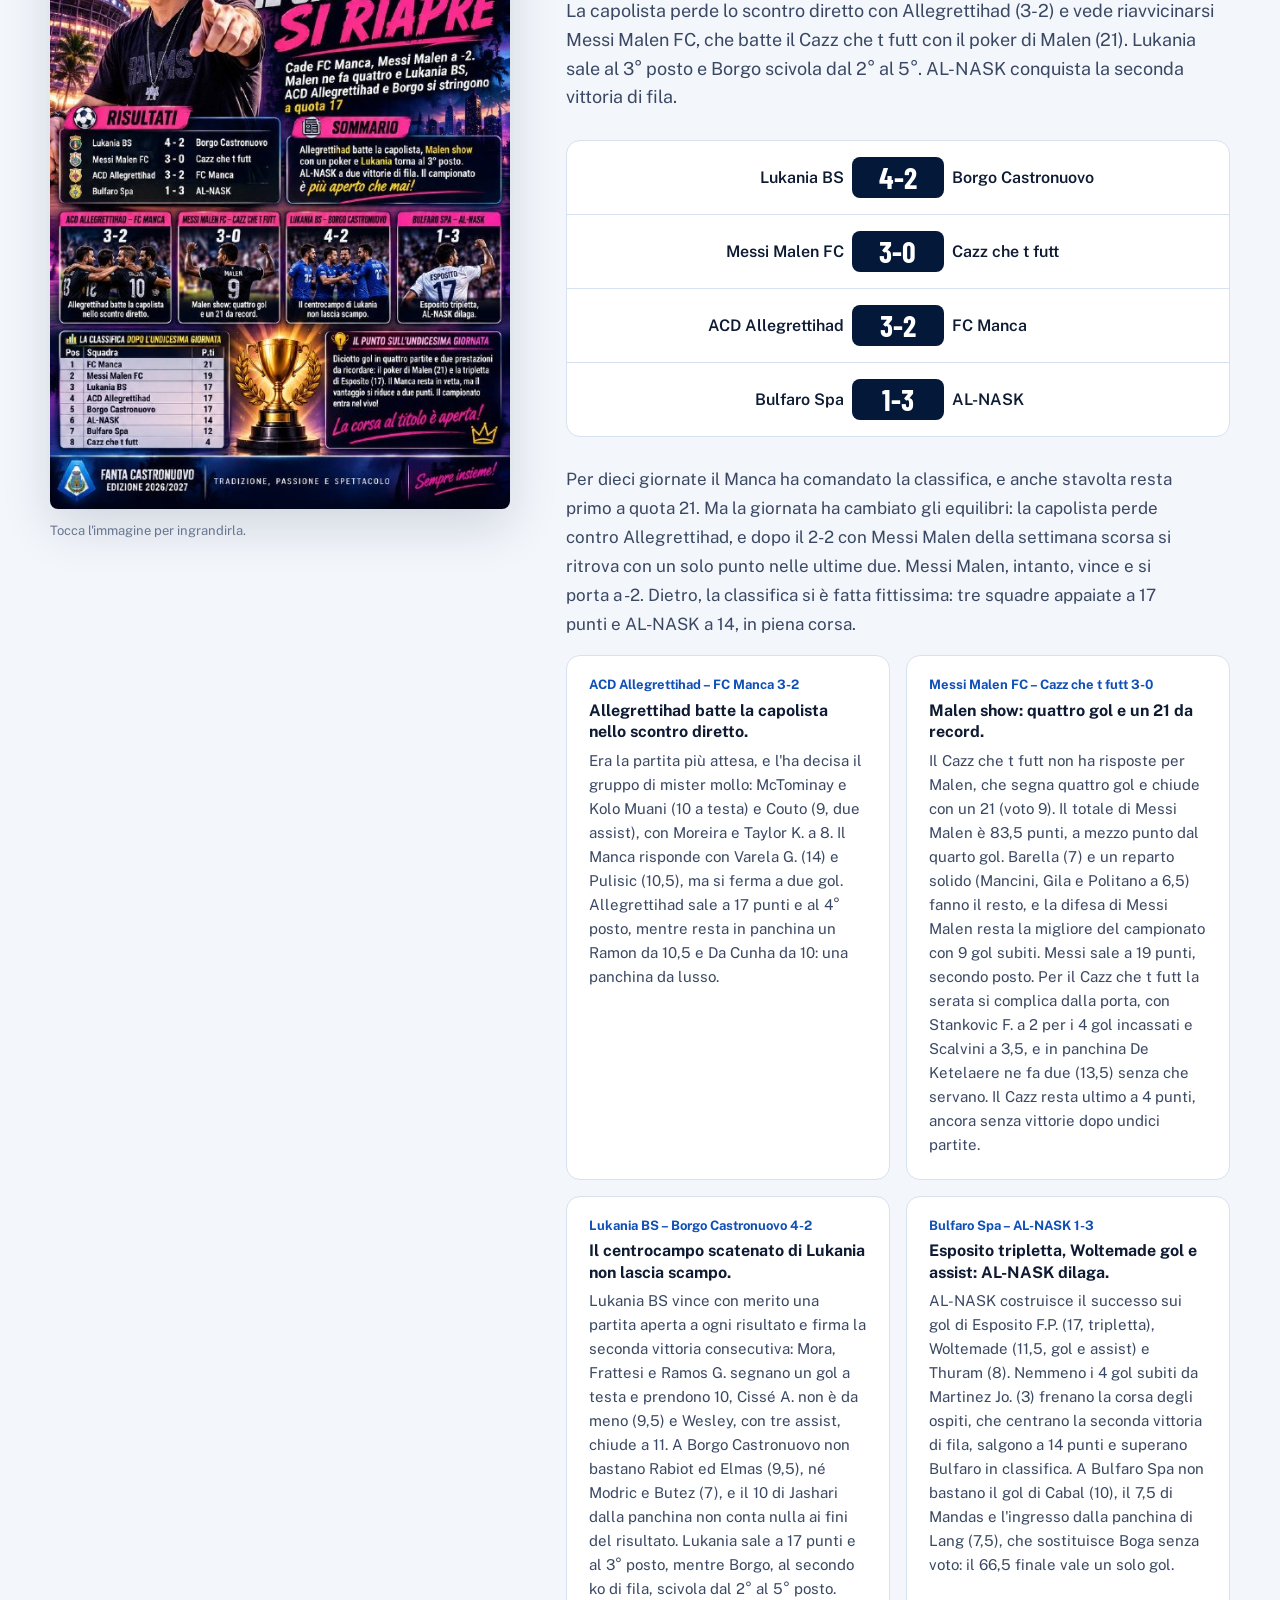
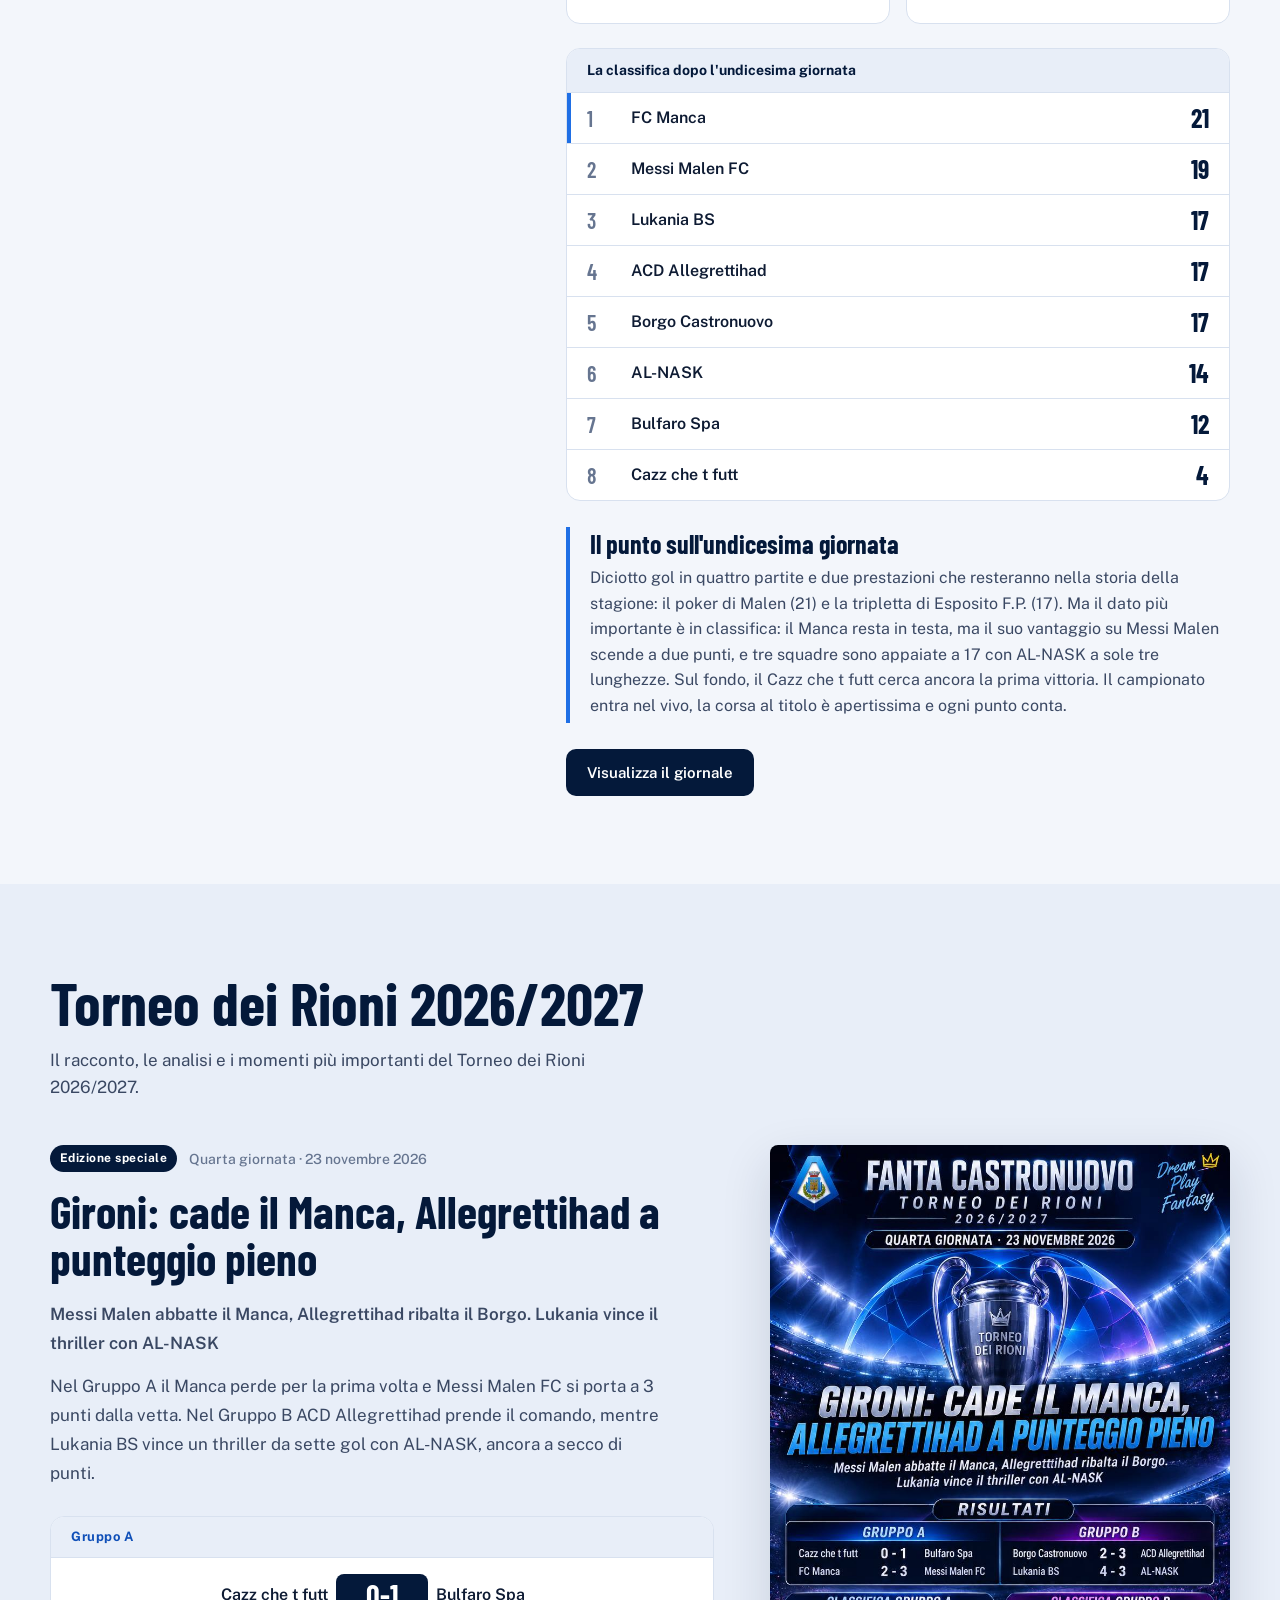
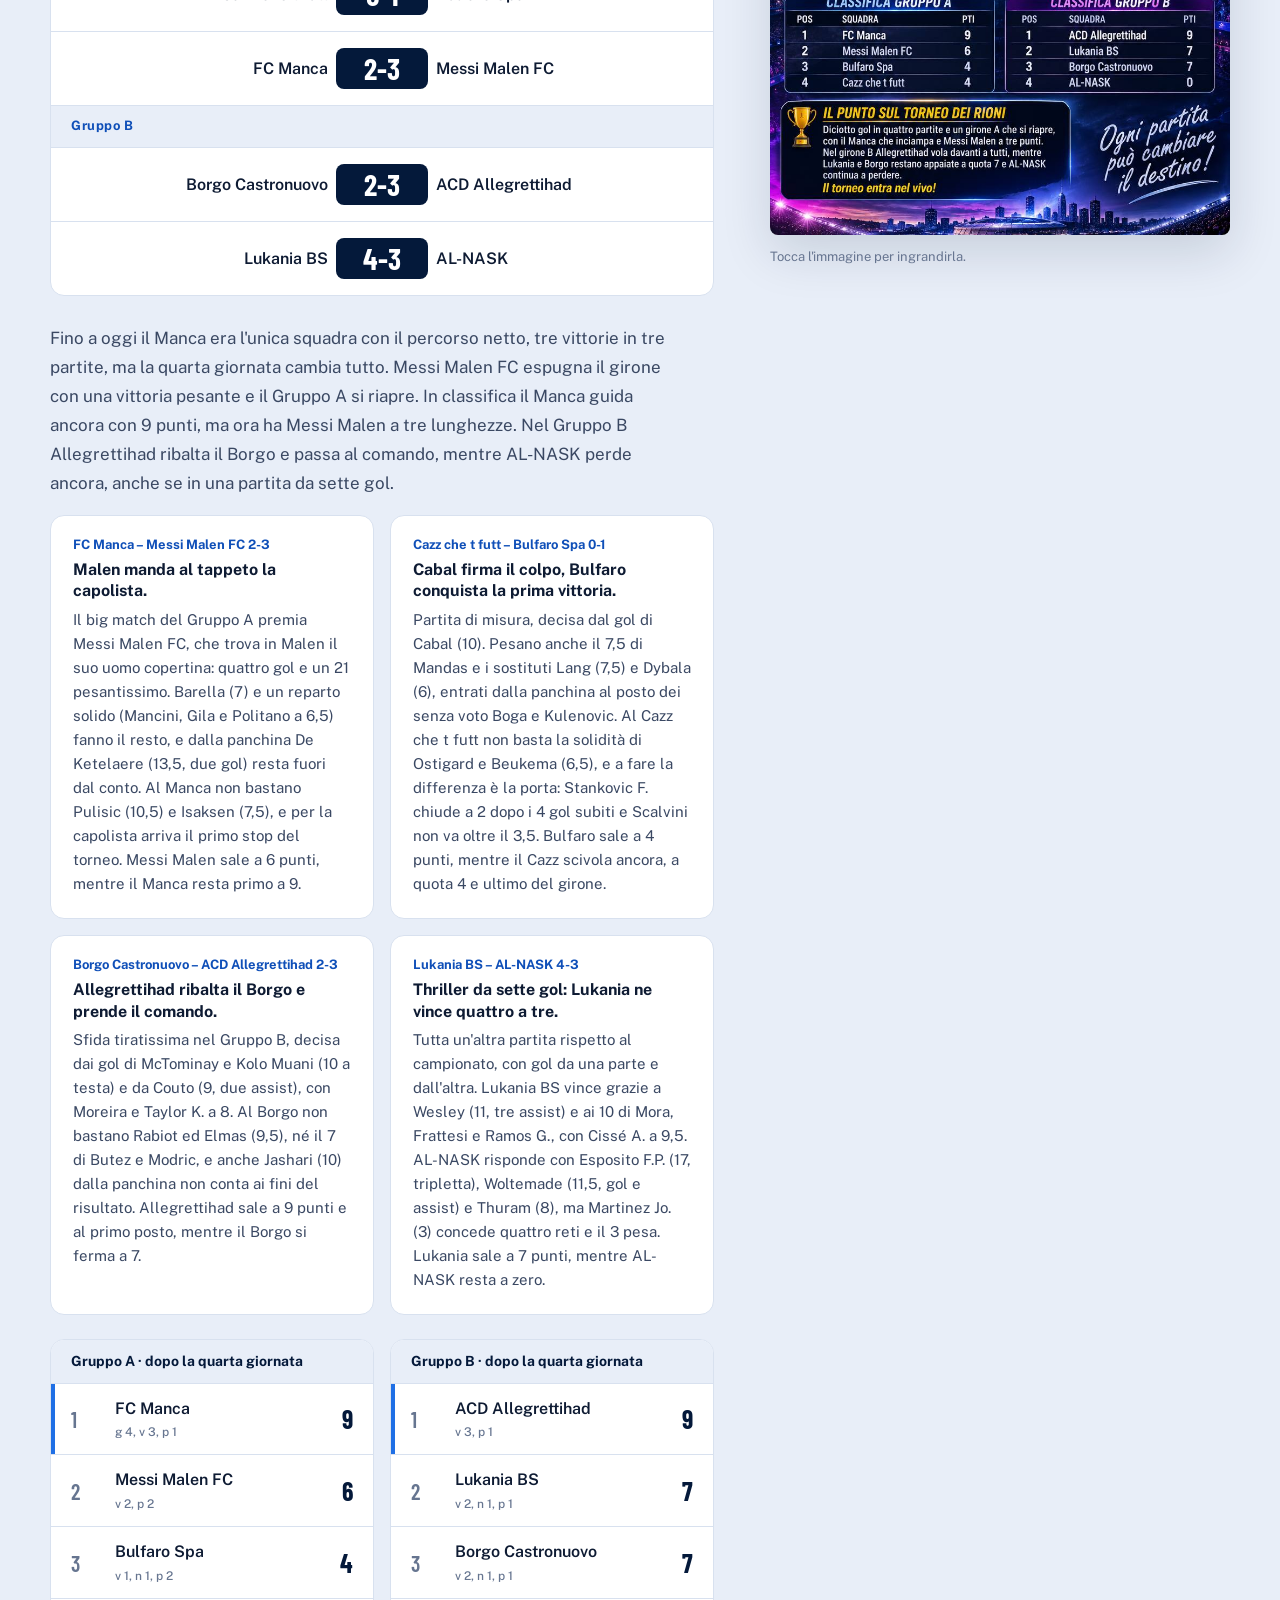
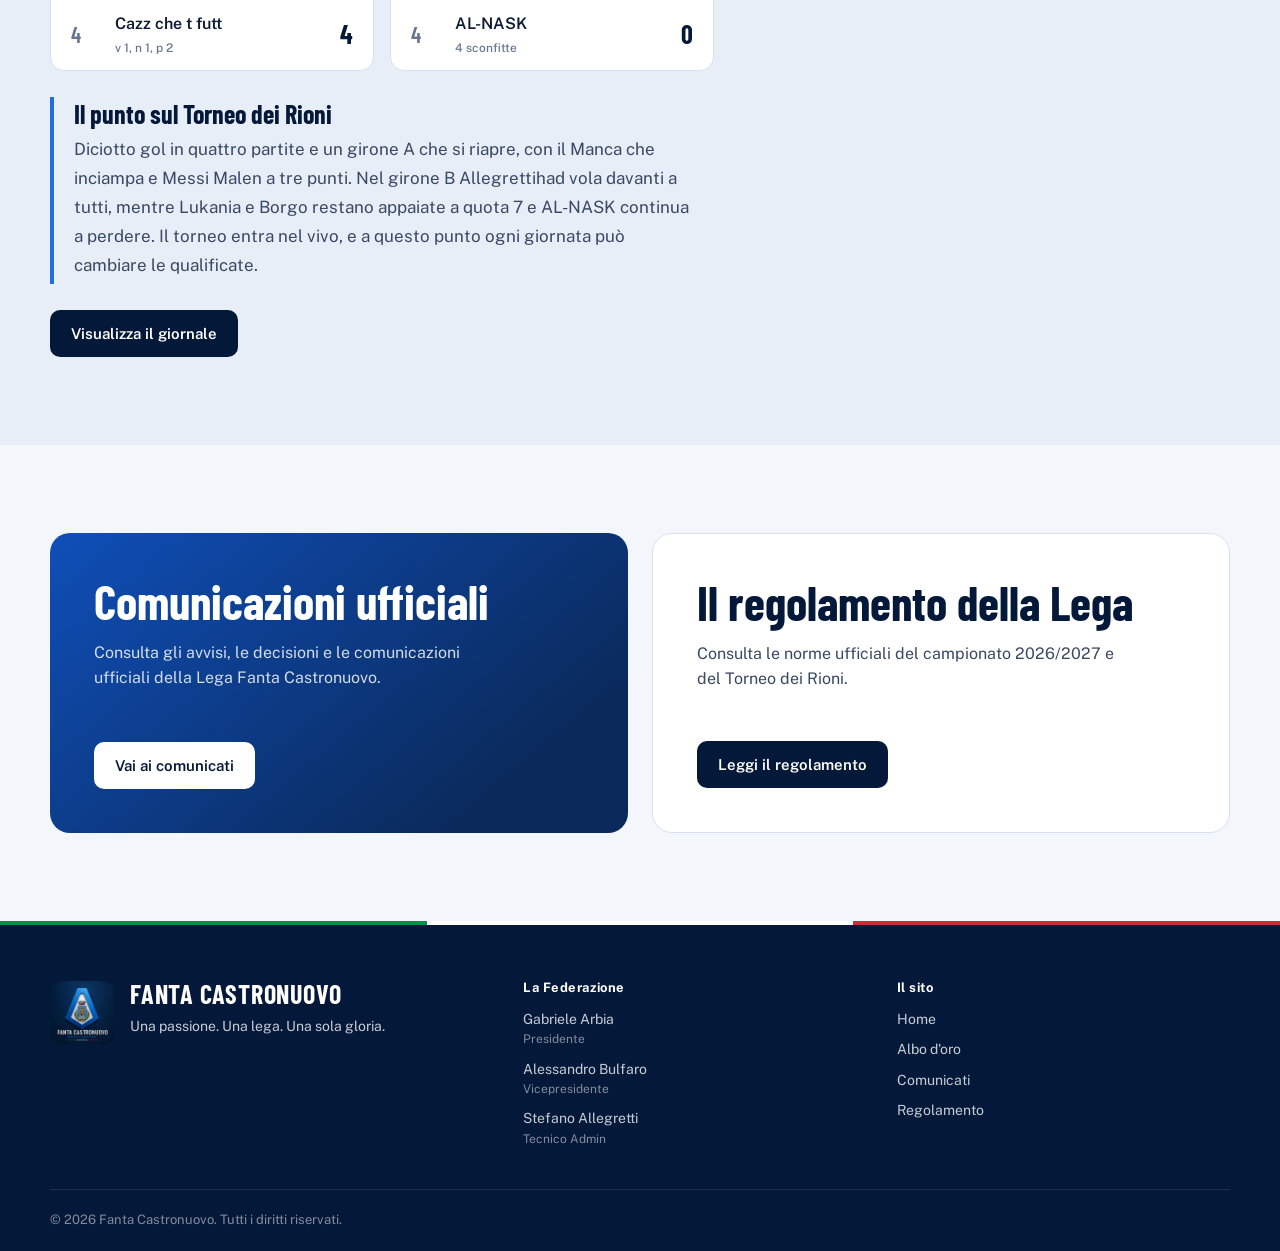
==== commit abe0e23a: "Remove 'Albo d'oro' section from index.html Removed the 'Albo d'oro' section from the index.html fil" ====
--- a/index.html
+++ b/index.html
@@ -74,29 +74,6 @@
     </div>
   </div>
 </section>
-
-<section class="section section-dark" id="albo-oro">
-  <div class="container">
-    <div class="section-heading">
-      <h2>Albo d'oro</h2>
-      <p>Le squadre che hanno scritto la storia del Fanta Castronuovo.</p>
-    </div>
-    <div class="honours">
-      <article class="honour">
-        <div class="honour-head"><svg viewBox="0 0 24 24" fill="none" stroke="currentColor" stroke-width="1.6" stroke-linecap="round" stroke-linejoin="round" aria-hidden="true"><path d="M8 4h8v5a4 4 0 0 1-8 0V4Z"/><path d="M8 6H5a1 1 0 0 0-1 1c0 2.2 1.6 4 4 4M16 6h3a1 1 0 0 1 1 1c0 2.2-1.6 4-4 4"/><path d="M12 13v4M8.5 20h7M10 17h4v3h-4z"/></svg><h3>Campionato</h3></div>
-        <p class="honour-sub">Campione in carica</p>
-        <div class="honour-row"><div class="honour-year">2025/2026</div><div><div class="honour-team">Lele Mosina FC</div><div class="honour-coach">Allenatore: Mattia</div></div><div class="honour-pts">73 punti</div></div>
-      </article>
-      <article class="honour honour-single">
-        <div class="honour-head"><svg viewBox="0 0 24 24" fill="none" stroke="currentColor" stroke-width="1.6" stroke-linecap="round" stroke-linejoin="round" aria-hidden="true"><path d="M8 4h8v5a4 4 0 0 1-8 0V4Z"/><path d="M8 6H5a1 1 0 0 0-1 1c0 2.2 1.6 4 4 4M16 6h3a1 1 0 0 1 1 1c0 2.2-1.6 4-4 4"/><path d="M12 13v4M8.5 20h7M10 17h4v3h-4z"/></svg><h3>Torneo dei Rioni</h3></div>
-        <p class="honour-sub">Ultimo campione</p>
-        <div class="honour-row"><div><div class="honour-year">Campione 2024/2025</div><div class="honour-team" style="margin-top:8px">Tu Szczeney Dalle Stelle</div><div class="honour-coach">Allenatore: Bacca</div></div></div>
-      </article>
-    </div>
-    <div class="section-cta"><a href="albo-oro.html" class="btn btn-primary">Vai all'albo d'oro completo</a></div>
-  </div>
-</section>
-
 <section class="section" id="ultimo-giornale">
   <div class="container">
     <div class="section-heading">
--- a/assets/css/style.css
+++ b/assets/css/style.css
@@ -412,4 +412,26 @@
   .albo-feature.has-photo{grid-template-columns:1fr}
   .albo-logo{width:120px}
   .albo-photo{width:min(260px,100%)}
-}+}
+
+/* ---------- Giornali: sottotitolo, gruppi e classifiche ---------- */
+.edition-sub{font-size:20px;font-weight:600;line-height:1.4;color:var(--ink);max-width:60ch;margin:0 0 14px}
+.edition-text{max-width:62ch;color:var(--text-2);font-size:17px;line-height:1.7}
+.prose .edition-text,.prose .edition-sub{max-width:62ch}
+.prose .report p{font-size:15px;max-width:none;margin:0;line-height:1.6}
+.results-group{padding:10px 20px;background:var(--tint);border-bottom:1px solid var(--line);font-size:13px;font-weight:700;color:var(--royal-d);letter-spacing:.04em}
+.standings{margin:0 0 26px;background:#fff;border:1px solid var(--line);border-radius:14px;overflow:hidden}
+.standings h4{font-family:var(--body);font-size:14px;font-weight:700;color:var(--ink);padding:14px 20px;background:var(--tint);border-bottom:1px solid var(--line)}
+.standings ol{list-style:none;margin:0;padding:0}
+.standings li{display:grid;grid-template-columns:34px 1fr auto;gap:10px;align-items:center;padding:12px 20px;border-bottom:1px solid var(--line);font-weight:600}
+.standings li:last-child{border-bottom:0}
+.standings li:first-child{box-shadow:inset 4px 0 0 var(--royal)}
+.st-pos{font-family:var(--display);font-size:22px;color:var(--muted);line-height:1}
+.st-team small{display:block;font-size:12px;font-weight:500;color:var(--muted);margin-top:2px}
+.st-pts{font-family:var(--display);font-size:26px;font-weight:700;color:var(--ink);line-height:1}
+.standings-groups{display:grid;grid-template-columns:1fr 1fr;gap:16px;margin:0 0 26px}
+.standings-groups .standings{margin:0}
+@media (max-width:640px){
+  .standings-groups{grid-template-columns:1fr}
+  .edition-sub{font-size:18px}
+}
